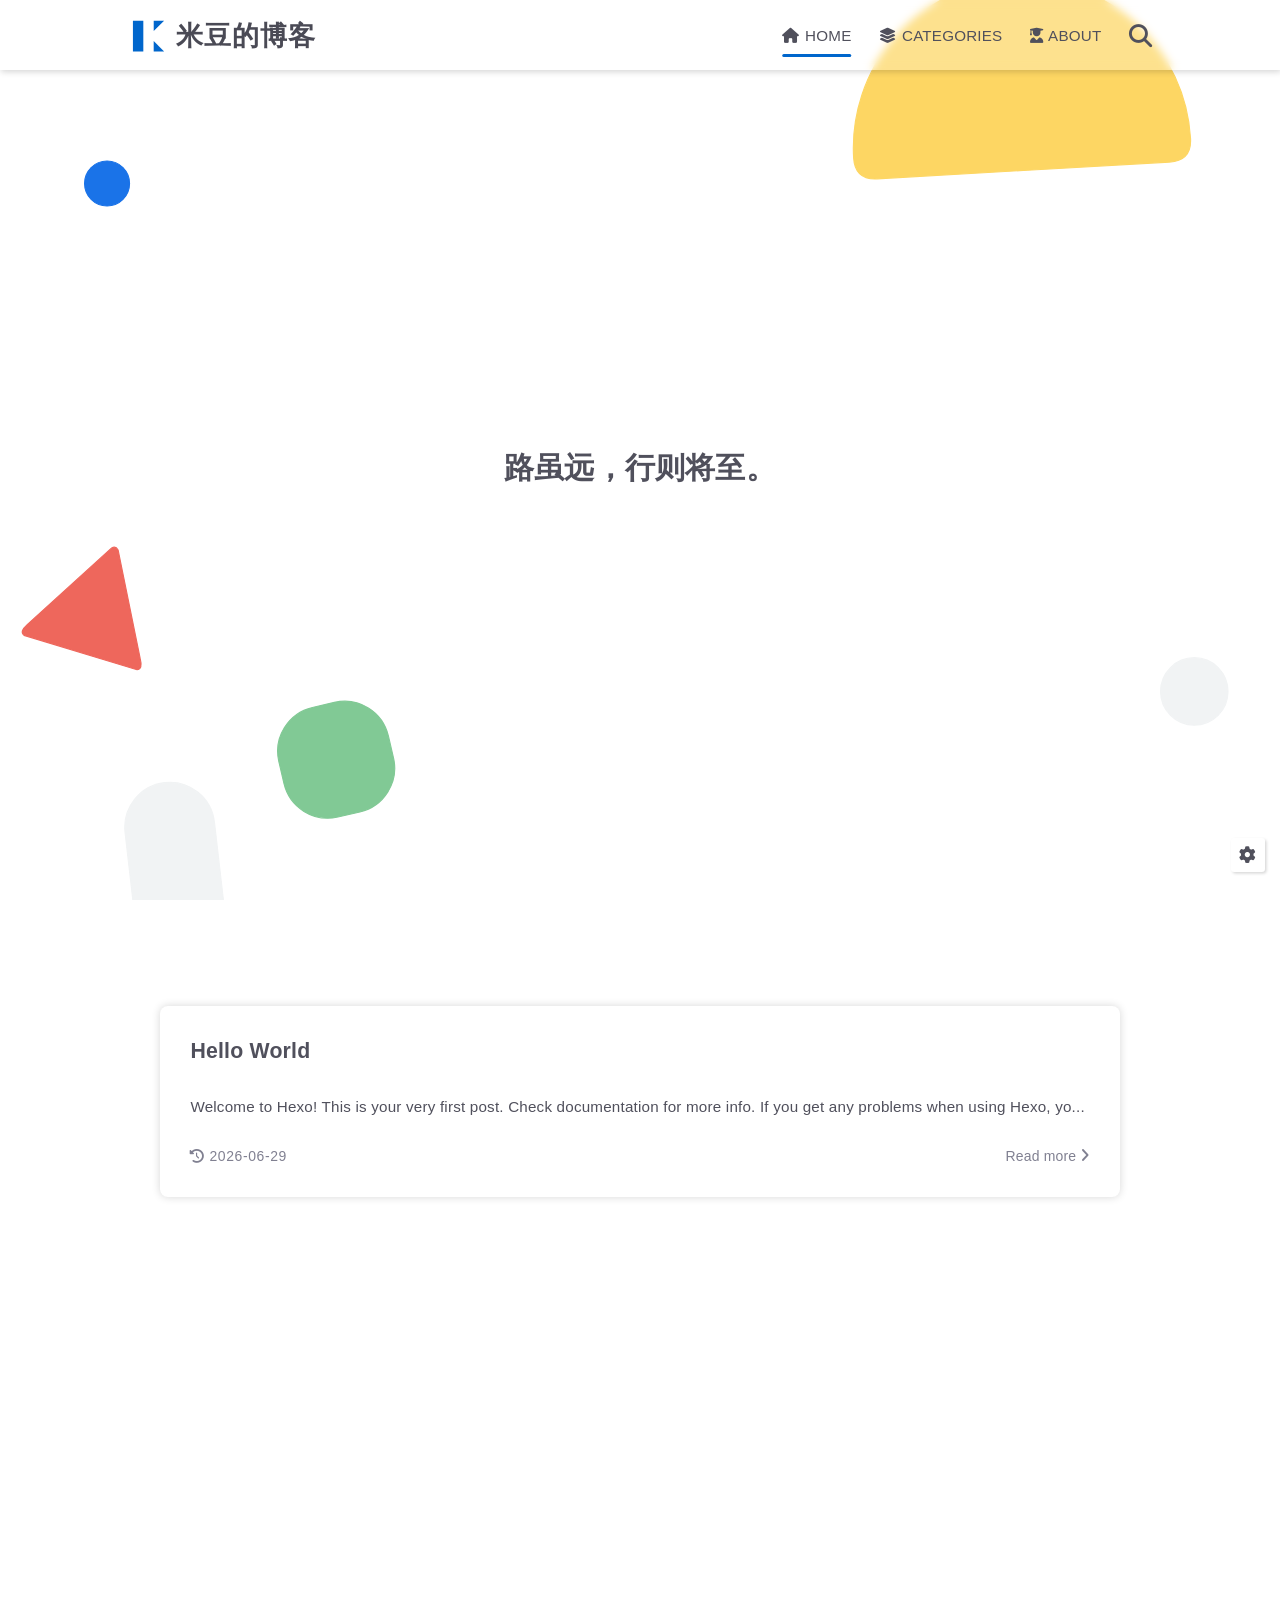
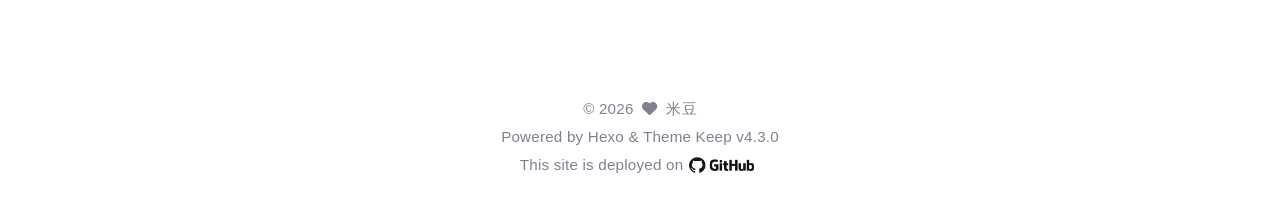
==== index.html @ 21c1e936 "Site updated: 2026-06-29 13:39:39" ====
<!DOCTYPE html>
<html lang="en">
<head>
    <meta charset="utf-8">
    <meta name="viewport" content="width=device-width, initial-scale=1, maximum-scale=1">
    <meta name="keywords" content="Hexo Theme Keep">
    <meta name="description" content="Hexo Theme Keep">
    <meta name="author" content="米豆">
    
    <title>
        
        米豆的博客
    </title>
    
<link rel="stylesheet" href="/css/style.css">

    
        <link rel="shortcut icon" href="/images/logo.svg">
    
    
<link rel="stylesheet" href="/font/css/fontawesome.min.css">

    
<link rel="stylesheet" href="/font/css/regular.min.css">

    
<link rel="stylesheet" href="/font/css/solid.min.css">

    
<link rel="stylesheet" href="/font/css/brands.min.css">

    
    <script>
        (function () {
            let theme = localStorage.getItem('KEEP-THEME-STATUS');
            let classname = "";
            if (!theme || (JSON.parse(theme).isAutoTheme)){
                classname = (window.matchMedia && window.matchMedia('(prefers-color-scheme: dark)').matches) ? "dark-mode" : "light-mode";
            }
            else{
                classname = JSON.parse(theme).isDark ? "dark-mode" : "light-mode";
            }
            document.documentElement.classList.add(classname);
        })();
    </script>
    <script class="keep-theme-configurations">
    const KEEP = window.KEEP || {}
    KEEP.hexo_config = {"hostname":"example.com","root":"/","language":"en"}
    KEEP.theme_config = {"base_info":{"primary_color":"#0066cc","title":"米豆的博客","author":"米豆","avatar":"/images/avatar.svg","logo":"/images/logo.svg","favicon":"/images/logo.svg"},"menu":{"home":"/ || fa-solid fa-home","categories":"/categories || fa-solid fa-layer-group","about":"/about || fa-solid fa-user-graduate"},"first_screen":{"enable":true,"background_img":"/images/bg.svg","background_img_dark":"/images/bg.svg","description":"路虽远，行则将至。","hitokoto":false},"social_contact":{"enable":false,"links":{"github":null,"weixin":null,"qq":null,"weibo":null,"zhihu":null,"twitter":null,"x":null,"facebook":null,"email":null}},"scroll":{"progress_bar":true,"percent":true,"hide_header":true},"home":{"announcement":null,"category":true,"tag":false,"post_datetime":"updated","post_datetime_format":"YYYY-MM-DD"},"post":{"author_badge":{"enable":false,"level_badge":false,"custom_badge":["One","Two","Three"]},"word_count":{"wordcount":false,"min2read":false},"datetime_format":"YYYY-MM-DD","copyright_info":false,"share":true,"reward":{"enable":false,"img_link":null,"text":null,"icon":null}},"code_block":{"tools":{"enable":true,"style":"mac"},"highlight_theme":"default"},"toc":{"enable":true,"number":true,"expand_all":true,"init_open":true,"layout":"right"},"website_count":{"busuanzi_count":{"enable":true,"site_uv":true,"site_pv":true,"page_pv":true}},"local_search":{"enable":true,"preload":true},"comment":{"enable":false,"use":"valine","valine":{"appid":null,"appkey":null,"server_urls":null,"placeholder":null},"gitalk":{"github_id":null,"github_admins":null,"repository":null,"client_id":null,"client_secret":null,"proxy":null},"twikoo":{"env_id":null,"region":null,"version":"1.6.39"},"waline":{"server_url":null,"reaction":false,"version":"3.3.2"},"giscus":{"repo":null,"repo_id":null,"category":"Announcements","category_id":null,"reactions_enabled":false},"artalk":{"server":null},"disqus":{"shortname":null}},"rss":{"enable":false},"lazyload":{"enable":true},"cdn":{"enable":false,"provider":"cdnjs","custom":{"enable":false,"url":null}},"pjax":{"enable":false},"footer":{"since":2026,"word_count":false,"site_deploy":{"enable":true,"provider":"github","url":"https://github.com"},"record":{"enable":false,"list":[{"code":null,"link":null}]}},"inject":{"enable":false,"css":[null],"js":[null]},"root":"","search_db_path":"keep-search.json","source_data":{},"version":"4.3.0"}
    KEEP.language_ago = {"second":"%s seconds ago","minute":"%s minutes ago","hour":"%s hours ago","day":"%s days ago","week":"%s weeks ago","month":"%s months ago","year":"%s years ago"}
    KEEP.language_code_block = {"copy":"Copy code","copied":"Copied","fold":"Fold code block","folded":"Folded"}
    KEEP.language_copy_copyright = {"copy":"Copy copyright info","copied":"Copied","title":"Original post title","author":"Original post author","link":"Original post link"}
  </script>
<meta name="generator" content="Hexo 8.1.2"></head>


<body>
<div class="progress-bar-container">
    
        <span class="scroll-progress-bar"></span>
    

    
</div>



<main class="page-container border-box">
    <!-- home first screen  -->
    
        
<div class="first-screen-container border-box flex-center fade-in-down-animation">
    <div class="first-screen-content border-box">
        <div class="top-placeholder border-box"></div>

        <div class="middle-placeholder border-box">
            
                <div class="description border-box">
                    
                        
                            
                                <div class="desc-item border-box"><span class="desc">路虽远，行则将至。</span><span class="cursor">｜</span></div>
                            
                        
                    
                </div>
            

            
        </div>

        <div class="bottom-placeholder border-box">
            
        </div>
    </div>
</div>

    

    <!-- page content -->
    <div class="page-main-content border-box is-home">
        <div class="page-main-content-top">
            
<header class="header-wrapper transparent-1">

    <div class="border-box header-content has-first-screen">
        <div class="left flex-start border-box">
            
                <a class="logo-image border-box" href="/">
                    <img src="/images/logo.svg">
                </a>
            
            <a class="site-name border-box" href="/">
               米豆的博客
            </a>
        </div>

        <div class="right border-box">
            <div class="pc border-box">
                <ul class="menu-list border-box">
                    
                        
                        <li class="menu-item flex-start border-box active">
                            <a class="menu-text-color border-box" href="/">
                                
                                    <i class="menu-text-color menu-icon fa-solid fa-home"></i>
                                
                                HOME
                                
                            </a>
                            
                        </li>
                    
                        
                        <li class="menu-item flex-start border-box">
                            <a class="menu-text-color border-box" href="/categories">
                                
                                    <i class="menu-text-color menu-icon fa-solid fa-layer-group"></i>
                                
                                CATEGORIES
                                
                            </a>
                            
                        </li>
                    
                        
                        <li class="menu-item flex-start border-box">
                            <a class="menu-text-color border-box" href="/about">
                                
                                    <i class="menu-text-color menu-icon fa-solid fa-user-graduate"></i>
                                
                                ABOUT
                                
                            </a>
                            
                        </li>
                    
                    
                        <li class="menu-item search search-popup-trigger">
                            <i class="menu-text-color fas search fa-search"></i>
                        </li>
                    
                </ul>
            </div>
            <div class="mobile border-box flex-start">
                
                    <div class="icon-item search search-popup-trigger"><i class="fas fa-search"></i></div>
                
                <div class="icon-item menu-bar">
                    <div class="menu-bar-middle"></div>
                </div>
            </div>
        </div>
    </div>

    <div class="header-drawer">
        <ul class="drawer-menu-list border-box">
            
                
                <li class="drawer-menu-item border-box not-sub-menu active">
                    <label class="drawer-menu-label border-box">
                        <a class="drawer-menu-text-color left-side flex-start border-box" href="/">
                            
                                <span class="menu-icon-wrap border-box flex-center">
                                    <i class="drawer-menu-text-color menu-icon fa-solid fa-home"></i>
                                </span>
                            
                            HOME
                        </a>
                        
                    </label>
                    
                </li>
            
                
                <li class="drawer-menu-item border-box not-sub-menu">
                    <label class="drawer-menu-label border-box">
                        <a class="drawer-menu-text-color left-side flex-start border-box" href="/categories">
                            
                                <span class="menu-icon-wrap border-box flex-center">
                                    <i class="drawer-menu-text-color menu-icon fa-solid fa-layer-group"></i>
                                </span>
                            
                            CATEGORIES
                        </a>
                        
                    </label>
                    
                </li>
            
                
                <li class="drawer-menu-item border-box not-sub-menu">
                    <label class="drawer-menu-label border-box">
                        <a class="drawer-menu-text-color left-side flex-start border-box" href="/about">
                            
                                <span class="menu-icon-wrap border-box flex-center">
                                    <i class="drawer-menu-text-color menu-icon fa-solid fa-user-graduate"></i>
                                </span>
                            
                            ABOUT
                        </a>
                        
                    </label>
                    
                </li>
            
        </ul>
    </div>

    <div class="window-mask"></div>

</header>


        </div>

        <div class="page-main-content-middle border-box">

            <div class="main-content border-box">
                

                    <div class="home-content-container fade-in-down-animation">
    
    <ul class="home-post-list border-box">
        
            <li class="home-post-item">

                

                <div class="home-post-item-bottom border-box">
                    
                    <h3 class="home-post-title border-box">
                        <a href="/2026/06/29/hello-world/">
                            Hello World
                        </a>
                    </h3>

                    <div class="home-post-content keep-markdown-body">
                        
                            Welcome to Hexo! This is your very first post. Check documentation for more info. If you get any problems when using Hexo, yo...
                        
                    </div>

                    

<div class="post-meta-info-container border-box home">
    <div class="post-meta-info border-box">
        
            <span class="meta-info-item border-box">
                <i class="icon fa-solid fa-history"></i>&nbsp;<span class="home-post-history"
                                                                                data-updated="Mon Jun 29 2026 11:19:06 GMT+0800"
                >2026-06-29</span>
            </span>
        

        

        

        

        
        
        
        
    </div>

    
        <a class="home-read-more" href="/2026/06/29/hello-world/">Read more&nbsp;<i class="icon fas fa-angle-right"></i></a>
    
</div>

                </div>
            </li>
        
    </ul>
    



</div>


                
            </div>
        </div>

        <div class="page-main-content-bottom border-box">
            
<footer class="footer border-box">
    <div class="copyright-info info-item">
    &copy;&nbsp;2026
    
            &nbsp;<i class="fas fa-heart icon-animate"></i>&nbsp;&nbsp;<a href="/">米豆</a>
        
    </div>

    <div class="theme-info info-item">
        Powered by&nbsp;<a target="_blank" href="https://hexo.io">Hexo</a>&nbsp;&&nbsp;Theme&nbsp;<a class="keep-version" target="_blank" href="https://github.com/XPoet/hexo-theme-keep">Keep</a>
    </div>

    
        
        <div class="deploy-info info-item">
            
                <a target="_blank" rel="nofollow" href="https://github.com">
            
            This site is deployed on <span class="tooltip" data-tooltip-content="GitHub Pages"><img src="/images/brands/github.png"></span>
            
                </a>
            
        </div>
    

    
        <div class="count-info info-item">
            

            
                <span class="count-item border-box uv">
                    <span class="item-type border-box">Unique Visitor</span>
                    <span class="item-value border-box uv" id="busuanzi_value_site_uv"></span>
                </span>
            

            
                <span class="count-item border-box pv">
                    <span class="item-type border-box">Page View</span>
                    <span class="item-value border-box pv" id="busuanzi_value_site_pv"></span>
                </span>
            
        </div>
    

    
</footer>

        </div>
    </div>

    <!-- post tools -->
    

    <!-- side tools -->
    <div class="side-tools">
        <div class="side-tools-container border-box side-tools-show-handle">
    <ul class="side-tools-list side-tools-show-handle border-box">
        <li class="tools-item tool-font-adjust-plus flex-center">
            <i class="fas fa-search-plus"></i>
        </li>

        <li class="tools-item tool-font-adjust-minus flex-center">
            <i class="fas fa-search-minus"></i>
        </li>

        <!-- toggle mode -->
        
            <li class="tools-item tool-toggle-theme-mode flex-center">
                <i class="fas fa-moon"></i>
            </li>
        

        <!-- rss -->
        

        <!-- to bottom -->
        <li class="tools-item tool-scroll-to-bottom flex-center">
            <i class="fas fa-arrow-down"></i>
        </li>
    </ul>

    <ul class="exposed-tools-list border-box">
        

        

        <li class="tools-item tool-toggle-show flex-center">
            <i class="fas fa-cog fa-spin"></i>
        </li>

        <li class="tools-item tool-scroll-to-top flex-center show-arrow">
            <i class="arrow fas fa-arrow-up"></i>
            <span class="percent"></span>
        </li>
    </ul>
</div>

    </div>

    <!-- image mask -->
    <div class="zoom-in-image-mask">
    <img class="zoom-in-image">
</div>


    <!-- local search -->
    
        <div class="search-pop-overlay">
    <div class="popup search-popup">
        <div class="search-header">
          <span class="search-input-field-pre">
            <i class="fas fa-keyboard"></i>
          </span>
            <div class="search-input-container">
                <input autocomplete="off"
                       autocorrect="off"
                       autocapitalize="off"
                       placeholder="Search..."
                       spellcheck="false"
                       type="search"
                       class="search-input"
                >
            </div>
            <span class="close-popup-btn">
                <i class="fas fa-times"></i>
            </span>
        </div>
        <div id="search-result">
            <div id="no-result">
                <i class="fas fa-spinner fa-pulse fa-5x fa-fw"></i>
            </div>
        </div>
    </div>
</div>

    

    <!-- tablet toc -->
    
</main>






<!-- common js -->

<script src="/js/utils.js"></script>

<script src="/js/header-shrink.js"></script>

<script src="/js/back2top.js"></script>

<script src="/js/toggle-theme.js"></script>

<script src="/js/code-block.js"></script>

<script src="/js/main.js"></script>

<script src="/js/libs/anime.min.js"></script>


<!-- local search -->

    
<script src="/js/local-search.js"></script>



<!-- lazyload -->

    
<script src="/js/lazyload.js"></script>



<div class="">
    <!-- home page -->
    
        
<script src="/js/page/home-page.js"></script>

    

    <!-- post page -->
    

    <!-- categories page -->
    

    <!-- links page -->
    

    <!-- photos page -->
    

    <!-- tools page -->
    
</div>

<!-- mermaid -->


<!-- pjax -->



</body>
</html>
---- css/style.css ----
:root {
  --base-font-size: 15.2px;
  --base-line-height: 22px;
  --base-font-weight: 400;
  --base-font-family: Optima-Regular, Optima, PingFang SC, Microsoft YaHei, sans-serif;
  --page-content-width: 80%;
  --page-content-width-tablet: 88%;
  --page-content-width-mobile: 90%;
  --page-content-max-width: 960px;
  --page-content-max-width-2: calc(var(--page-content-max-width) * 1.2);
  --component-gap: 36px;
  --box-border-radius: 8px;
  --header-height: 70px;
  --header-shrink-height: calc(var(--header-height) * 0.72);
  --header-backdrop-filter-blur: 4px;
  --header-scroll-progress-bar-height: 2px;
  --header-title-font-family: var(--base-font-family);
  --header-title-font-size: 1.8rem;
  --header-menu-icon: inline-flex;
  --first-screen-display: block;
  --first-screen-font-family: var(--base-font-family);
  --first-screen-font-size: 2rem;
  --first-screen-font-color-light: #50505c;
  --first-screen-font-color-dark: #adbac5;
  --first-screen-font-offset: 0;
  --first-screen-icon-size: 1.8rem;
  --first-screen-icon-color-light: #50505c;
  --first-screen-icon-color-dark: #adbac5;
  --first-screen-header-font-color-light: #50505c;
  --first-screen-header-font-color-dark: #adbac5;
  --home-post-hover-scale: 1;
  --post-title-align: left;
  --post-author-avatar: block;
  --post-author-name: flex;
  --post-create-datetime: flex;
  --post-update-datetime: flex;
  --post-img-align: 0 auto 0 0;
}
.fade-in-down-animation {
  animation-name: fade-in-down;
  animation-duration: 1s;
  animation-fill-mode: both;
}
.title-hover-animation {
  position: relative;
  display: inline-block;
  color: var(--text-color-2);
  line-height: 1.3;
  vertical-align: top;
  border-bottom: none;
}
.title-hover-animation::before {
  position: absolute;
  bottom: -4px;
  left: 0;
  width: 100%;
  height: 2px;
  background-color: var(--text-color-2);
  transform: scaleX(0);
  visibility: hidden;
  content: "";
  transition-delay: 0s, 0s, 0s, 0s, 0s, 0s;
  transition-timing-function: ease, ease, ease, ease, ease-in-out, ease-in-out;
  transition-duration: 0.2s, 0.2s, 0.2s, 0.2s, 0.2s, 0.2s;
  transition-property: color, background, box-shadow, border-color, visibility, transform;
}
.title-hover-animation:hover::before {
  transform: scaleX(1);
  visibility: visible;
}
@-moz-keyframes fade-in-down {
  0% {
    transform: translateY(-50px);
    opacity: 0;
  }
  100% {
    transform: translateY(0);
    opacity: 1;
  }
}
@-webkit-keyframes fade-in-down {
  0% {
    transform: translateY(-50px);
    opacity: 0;
  }
  100% {
    transform: translateY(0);
    opacity: 1;
  }
}
@-o-keyframes fade-in-down {
  0% {
    transform: translateY(-50px);
    opacity: 0;
  }
  100% {
    transform: translateY(0);
    opacity: 1;
  }
}
@keyframes fade-in-down {
  0% {
    transform: translateY(-50px);
    opacity: 0;
  }
  100% {
    transform: translateY(0);
    opacity: 1;
  }
}
@-moz-keyframes heartbeat-animate {
  0%, 100% {
    transform: scale(1);
  }
  10%, 30% {
    transform: scale(0.88);
  }
  20%, 40%, 60%, 80% {
    transform: scale(1.08);
  }
  50%, 70% {
    transform: scale(1.08);
  }
}
@-webkit-keyframes heartbeat-animate {
  0%, 100% {
    transform: scale(1);
  }
  10%, 30% {
    transform: scale(0.88);
  }
  20%, 40%, 60%, 80% {
    transform: scale(1.08);
  }
  50%, 70% {
    transform: scale(1.08);
  }
}
@-o-keyframes heartbeat-animate {
  0%, 100% {
    transform: scale(1);
  }
  10%, 30% {
    transform: scale(0.88);
  }
  20%, 40%, 60%, 80% {
    transform: scale(1.08);
  }
  50%, 70% {
    transform: scale(1.08);
  }
}
@keyframes heartbeat-animate {
  0%, 100% {
    transform: scale(1);
  }
  10%, 30% {
    transform: scale(0.88);
  }
  20%, 40%, 60%, 80% {
    transform: scale(1.08);
  }
  50%, 70% {
    transform: scale(1.08);
  }
}
@-moz-keyframes img-loading-animation {
  to {
    transform: rotate(1turn);
  }
}
@-webkit-keyframes img-loading-animation {
  to {
    transform: rotate(1turn);
  }
}
@-o-keyframes img-loading-animation {
  to {
    transform: rotate(1turn);
  }
}
@keyframes img-loading-animation {
  to {
    transform: rotate(1turn);
  }
}
@-moz-keyframes blink-caret {
  from, to {
    opacity: 0;
  }
  50% {
    opacity: 1;
  }
}
@-webkit-keyframes blink-caret {
  from, to {
    opacity: 0;
  }
  50% {
    opacity: 1;
  }
}
@-o-keyframes blink-caret {
  from, to {
    opacity: 0;
  }
  50% {
    opacity: 1;
  }
}
@keyframes blink-caret {
  from, to {
    opacity: 0;
  }
  50% {
    opacity: 1;
  }
}
@-moz-keyframes shake {
  0% {
    transform: rotate(-5deg);
  }
  25% {
    transform: rotate(5deg);
  }
  50% {
    transform: rotate(-5deg);
  }
  75% {
    transform: rotate(5deg);
  }
  100% {
    transform: rotate(-5deg);
  }
}
@-webkit-keyframes shake {
  0% {
    transform: rotate(-5deg);
  }
  25% {
    transform: rotate(5deg);
  }
  50% {
    transform: rotate(-5deg);
  }
  75% {
    transform: rotate(5deg);
  }
  100% {
    transform: rotate(-5deg);
  }
}
@-o-keyframes shake {
  0% {
    transform: rotate(-5deg);
  }
  25% {
    transform: rotate(5deg);
  }
  50% {
    transform: rotate(-5deg);
  }
  75% {
    transform: rotate(5deg);
  }
  100% {
    transform: rotate(-5deg);
  }
}
@keyframes shake {
  0% {
    transform: rotate(-5deg);
  }
  25% {
    transform: rotate(5deg);
  }
  50% {
    transform: rotate(-5deg);
  }
  75% {
    transform: rotate(5deg);
  }
  100% {
    transform: rotate(-5deg);
  }
}
:root {
  --primary-color: #06c;
  --primary-color-light-1: #0075eb;
  --primary-color-light-2: #0a85ff;
  --primary-color-dark-1: #005cb8;
  --primary-color-dark-2: #0052a3;
  --background-color-1: #fff;
  --background-color-1-transparent: rgba(255,255,255,0.6);
  --background-color-2: #f7f7f7;
  --background-color-3: #f0f0f0;
  --content-background-color: #fff;
  --text-color-1: #484853;
  --text-color-2: #4c4c57;
  --text-color-3: #50505c;
  --text-color-4: #808091;
  --text-color-5: #b7b7c0;
  --text-color-6: #ededef;
  --text-color-badge: #fff;
  --toc-text-color: #6f6f80;
  --badge-color: #f0f0f0;
  --badge-background-color: #9393a1;
  --border-color: #b3b3b3;
  --selection-color: #0075eb;
  --shadow-color: rgba(0,0,0,0.16);
  --shadow-hover-color: rgba(0,0,0,0.22);
  --scrollbar-color: #686877;
  --scrollbar-background-color: #e6e6e6;
  --toc-scrollbar-color: rgba(80,80,92,0.1);
  --copyright-icon-bg-color: rgba(80,80,92,0.12);
  --avatar-background-color: #005cb8;
  --header-transparent-background-1: rgba(255,255,255,0.28);
  --header-transparent-background-2: rgba(255,255,255,0.4);
  --pjax-progress-bar-color: linear-gradient(45deg, #f10006, #ef5b00, #e59c01, #19ca05, #00cab5, #0264c8, #c303c3);
  --post-h-bottom-border-color: rgba(80,80,92,0.15);
  --keep-info-color: rgba(117,117,122,0.8);
  --keep-info-background-color: rgba(117,117,122,0.1);
  --keep-info-border-color: rgba(117,117,122,0.6);
  --keep-primary-color: #0458ab;
  --keep-primary-background-color: rgba(4,88,171,0.1);
  --keep-primary-border-color: rgba(4,88,171,0.6);
  --keep-warning-color: #b78d0f;
  --keep-warning-background-color: rgba(183,141,15,0.1);
  --keep-warning-border-color: rgba(183,141,15,0.6);
  --keep-success-color: #10b981;
  --keep-success-background-color: rgba(16,185,129,0.1);
  --keep-success-border-color: rgba(16,185,129,0.6);
  --keep-danger-color: #f43f5e;
  --keep-danger-background-color: rgba(244,63,94,0.1);
  --keep-danger-border-color: rgba(244,63,94,0.6);
  display: none;
}
.light-mode {
  --primary-color: #06c;
  --primary-color-light-1: #0075eb;
  --primary-color-light-2: #0a85ff;
  --primary-color-dark-1: #005cb8;
  --primary-color-dark-2: #0052a3;
  --background-color-1: #fff;
  --background-color-1-transparent: rgba(255,255,255,0.6);
  --background-color-2: #f7f7f7;
  --background-color-3: #f0f0f0;
  --content-background-color: #fff;
  --text-color-1: #484853;
  --text-color-2: #4c4c57;
  --text-color-3: #50505c;
  --text-color-4: #808091;
  --text-color-5: #b7b7c0;
  --text-color-6: #ededef;
  --text-color-badge: #fff;
  --toc-text-color: #6f6f80;
  --badge-color: #f0f0f0;
  --badge-background-color: #9393a1;
  --border-color: #b3b3b3;
  --selection-color: #0075eb;
  --shadow-color: rgba(0,0,0,0.16);
  --shadow-hover-color: rgba(0,0,0,0.22);
  --scrollbar-color: #686877;
  --scrollbar-background-color: #e6e6e6;
  --toc-scrollbar-color: rgba(80,80,92,0.1);
  --copyright-icon-bg-color: rgba(80,80,92,0.12);
  --avatar-background-color: #005cb8;
  --header-transparent-background-1: rgba(255,255,255,0.28);
  --header-transparent-background-2: rgba(255,255,255,0.4);
  --pjax-progress-bar-color: linear-gradient(45deg, #f10006, #ef5b00, #e59c01, #19ca05, #00cab5, #0264c8, #c303c3);
  --post-h-bottom-border-color: rgba(80,80,92,0.15);
  --keep-info-color: rgba(117,117,122,0.8);
  --keep-info-background-color: rgba(117,117,122,0.1);
  --keep-info-border-color: rgba(117,117,122,0.6);
  --keep-primary-color: #0458ab;
  --keep-primary-background-color: rgba(4,88,171,0.1);
  --keep-primary-border-color: rgba(4,88,171,0.6);
  --keep-warning-color: #b78d0f;
  --keep-warning-background-color: rgba(183,141,15,0.1);
  --keep-warning-border-color: rgba(183,141,15,0.6);
  --keep-success-color: #10b981;
  --keep-success-background-color: rgba(16,185,129,0.1);
  --keep-success-border-color: rgba(16,185,129,0.6);
  --keep-danger-color: #f43f5e;
  --keep-danger-background-color: rgba(244,63,94,0.1);
  --keep-danger-border-color: rgba(244,63,94,0.6);
  display: unset;
}
.dark-mode {
  --primary-color: #06c;
  --primary-color-light-1: #0075eb;
  --primary-color-light-2: #0a85ff;
  --primary-color-dark-1: #005cb8;
  --primary-color-dark-2: #0052a3;
  --background-color-1: #22272e;
  --background-color-1-transparent: rgba(34,39,46,0.6);
  --background-color-2: #292f38;
  --background-color-3: #313842;
  --content-background-color: #21262d;
  --text-color-1: #b7c2cc;
  --text-color-2: #b2bec8;
  --text-color-3: #adbac5;
  --text-color-4: #6c8397;
  --text-color-5: #4d5e6c;
  --text-color-6: #2e3841;
  --text-color-badge: #ddd;
  --toc-text-color: #8296a6;
  --badge-color: #343c47;
  --badge-background-color: #ced6dc;
  --border-color: #596678;
  --selection-color: #005ebc;
  --shadow-color: rgba(120,120,120,0.18);
  --shadow-hover-color: rgba(120,120,120,0.24);
  --scrollbar-color: #505b6c;
  --scrollbar-background-color: #1d2127;
  --toc-scrollbar-color: rgba(173,186,197,0.1);
  --copyright-icon-bg-color: rgba(173,186,197,0.12);
  --avatar-background-color: #004a93;
  --header-transparent-background-1: rgba(34,39,46,0.28);
  --header-transparent-background-2: rgba(34,39,46,0.4);
  --pjax-progress-bar-color: linear-gradient(45deg, #ea404a, #ea722f, #e9a71f, #67e559, #18ecec, #1b85f1, #ee1dee);
  --post-h-bottom-border-color: rgba(173,186,197,0.15);
  --keep-info-color: #9999a2;
  --keep-info-background-color: rgba(153,153,162,0.1);
  --keep-info-border-color: rgba(153,153,162,0.5);
  --keep-primary-color: #268bef;
  --keep-primary-background-color: rgba(38,139,239,0.1);
  --keep-primary-border-color: rgba(38,139,239,0.6);
  --keep-warning-color: #ecc34d;
  --keep-warning-background-color: rgba(236,195,77,0.1);
  --keep-warning-border-color: rgba(236,195,77,0.6);
  --keep-success-color: #10b981;
  --keep-success-background-color: rgba(16,185,129,0.1);
  --keep-success-border-color: rgba(16,185,129,0.6);
  --keep-danger-color: #f43f5e;
  --keep-danger-background-color: rgba(244,63,94,0.1);
  --keep-danger-border-color: rgba(244,63,94,0.6);
  display: unset;
}
* {
  transition-delay: 0s, 0s, 0s, 0s;
  transition-timing-function: ease, ease, ease, ease;
  transition-duration: 0.2s, 0.2s, 0.2s, 0.2s;
  transition-property: color, background, box-shadow, border-color;
}
*::-webkit-scrollbar {
  width: 0.4rem;
  height: 0.32rem;
  transition: all 0.2s ease;
}
*::-webkit-scrollbar-thumb {
  background: var(--scrollbar-color);
  border-radius: 0.2rem;
}
*::-webkit-scrollbar-track {
  background: var(--scrollbar-background-color);
}
html,
body {
  position: relative;
  width: 100%;
  height: 100%;
  margin: 0;
  padding: 0;
  color: var(--text-color-3);
  font-weight: var(--base-font-weight);
  font-size: var(--base-font-size);
  font-family: var(--base-font-family);
  line-height: var(--base-line-height);
  letter-spacing: 0.2px;
  background: var(--background-color-1);
}
html::-webkit-scrollbar,
body::-webkit-scrollbar {
  width: 0.56rem;
  height: 0.56rem;
}
@media (max-width: 800px) {
  html,
  body {
    font-size: calc(var(--base-font-size) * 0.95) !important;
    line-height: calc(var(--base-line-height) * 0.95) !important;
  }
  html::-webkit-scrollbar,
  body::-webkit-scrollbar {
    width: 0.42rem;
    height: 0.42rem;
  }
}
@media (max-width: 500px) {
  html,
  body {
    font-size: calc(var(--base-font-size) * 0.9) !important;
    line-height: calc(var(--base-line-height) * 0.9) !important;
  }
}
::selection {
  color: #fff;
  background: var(--selection-color);
}
ul,
ol,
li {
  margin: 0;
  padding: 0;
  list-style: none;
}
a {
  color: var(--text-color-3);
  text-decoration: none;
}
a i,
a span {
  color: var(--text-color-3);
}
a:hover,
a:active {
  color: var(--primary-color);
  text-decoration: none !important;
}
a:hover i,
a:active i,
a:hover span,
a:active span {
  color: var(--primary-color);
}
.dark-mode img {
  filter: brightness(0.9);
}
.dark-mode img:hover {
  filter: brightness(1);
}
img[lazyload] {
  position: relative;
  box-sizing: border-box;
  width: 8rem;
  height: 8rem;
  box-shadow: none !important;
  cursor: not-allowed;
  pointer-events: none;
}
img[lazyload]::before {
  position: absolute;
  top: 0;
  left: 0;
  display: block;
  width: 100%;
  height: 100%;
  background: var(--background-color-1);
  content: '';
  transition-delay: 0s, 0s, 0s, 0s, 0s;
  transition-timing-function: ease, ease, ease, ease, ease;
  transition-duration: 0.2s, 0.2s, 0.2s, 0.2s, 0.2s;
  transition-property: color, background, box-shadow, border-color, background;
}
img[lazyload]::after {
  position: absolute;
  top: 0;
  right: 0;
  bottom: 0;
  left: 0;
  display: block;
  width: 2rem;
  height: 2rem;
  margin: auto;
  border: 2px solid var(--text-color-6);
  border-top-color: var(--selection-color);
  border-left-color: var(--selection-color);
  border-radius: 50%;
  animation: img-loading-animation 750ms infinite linear;
  content: '';
  transition-delay: 0s, 0s, 0s, 0s, 0s;
  transition-timing-function: ease, ease, ease, ease, ease;
  transition-duration: 0.2s, 0.2s, 0.2s, 0.2s, 0.2s;
  transition-property: color, background, box-shadow, border-color, border;
}
.flex-center {
  display: flex;
  align-items: center;
  justify-content: center;
}
.flex-start {
  display: flex;
  align-items: center;
  justify-content: flex-start;
}
.flex-end {
  display: flex;
  align-items: center;
  justify-content: flex-end;
}
.border-box {
  position: relative;
  box-sizing: border-box;
}
.text-ellipsis {
  overflow: hidden;
  white-space: nowrap;
  text-overflow: ellipsis;
}
.text-color-2 {
  color: var(--text-color-2);
}
.text-color-3 {
  color: var(--text-color-3);
}
.text-color-4 {
  color: var(--text-color-4);
}
.clear::after {
  display: block;
  clear: both;
  height: 0;
  overflow: hidden;
  visibility: hidden;
  content: '';
}
.tooltip {
  position: relative;
  box-sizing: border-box;
}
.tooltip:hover .tooltip-content {
  display: inline-block;
}
.tooltip.show-img .tooltip-content {
  display: none !important;
}
.tooltip .tooltip-content {
  position: absolute;
  top: -0.4rem;
  left: 50%;
  z-index: 1010;
  display: none;
  box-sizing: border-box;
  padding: 0.2rem 0.6rem;
  color: var(--text-color-6);
  font-size: 0.8rem;
  letter-spacing: 0.8px;
  white-space: nowrap;
  background: var(--text-color-1);
  border-radius: 0.3rem;
  transform: translateX(-50%) translateY(-100%);
  transition-delay: 0s, 0s, 0s, 0s, 0s;
  transition-timing-function: ease, ease, ease, ease, ease;
  transition-duration: 0.2s, 0.2s, 0.2s, 0.2s, 0.2s;
  transition-property: color, background, box-shadow, border-color, display;
  -moz-user-select: none;
  -ms-user-select: none;
  -webkit-user-select: none;
  user-select: none;
}
.tooltip-img {
  position: relative;
  box-sizing: border-box;
}
.tooltip-img.show-img .tooltip-img-box {
  display: flex;
}
.tooltip-img .tooltip-img-box {
  position: absolute;
  top: -0.4rem;
  left: 50%;
  z-index: 1011;
  display: none;
  align-items: center;
  justify-content: center;
  box-sizing: border-box;
  min-height: 6rem;
  overflow: hidden;
  background: var(--background-color-3);
  border: 0.2rem solid var(--text-color-4);
  border-radius: 0.3rem;
  transform: translateX(-50%) translateY(-100%);
  transition-delay: 0s, 0s, 0s, 0s, 0s;
  transition-timing-function: ease, ease, ease, ease, ease;
  transition-duration: 0.2s, 0.2s, 0.2s, 0.2s, 0.2s;
  transition-property: color, background, box-shadow, border-color, display;
  -moz-user-select: none;
  -ms-user-select: none;
  -webkit-user-select: none;
  user-select: none;
}
.tooltip-img .tooltip-img-box.has-tip {
  flex-direction: column;
  justify-content: space-between;
}
.tooltip-img .tooltip-img-box img {
  display: block;
  max-height: 10rem;
}
.tooltip-img .tooltip-img-box .tip {
  position: relative;
  box-sizing: border-box;
  width: 100%;
  padding: 0.3rem 0;
  color: #555;
  font-size: 0.9rem;
  text-align: center;
}
.keep-markdown-body,
.keep-markdown-body > .post {
  font-size: 1rem;
}
.keep-markdown-body blockquote,
.keep-markdown-body > .post blockquote {
  position: relative;
  display: flex;
  flex-direction: column;
  justify-content: flex-start;
  box-sizing: border-box;
  margin: 1.4rem 0;
  padding: 0.8rem;
  color: var(--text-color-3);
  background: var(--background-color-2);
  border-left: 0.4rem solid var(--text-color-4);
  border-top-left-radius: 0.2rem;
  border-bottom-left-radius: 0.2rem;
}
.keep-markdown-body blockquote p,
.keep-markdown-body > .post blockquote p,
.keep-markdown-body blockquote ul,
.keep-markdown-body > .post blockquote ul,
.keep-markdown-body blockquote ol,
.keep-markdown-body > .post blockquote ol,
.keep-markdown-body blockquote footer,
.keep-markdown-body > .post blockquote footer {
  position: relative;
  box-sizing: border-box;
}
.keep-markdown-body blockquote footer,
.keep-markdown-body > .post blockquote footer {
  margin-bottom: 0.6rem;
  font-style: italic;
}
.keep-markdown-body blockquote cite,
.keep-markdown-body > .post blockquote cite {
  position: relative;
  box-sizing: border-box;
  margin-left: 1rem;
  color: var(--text-color-4);
}
.keep-markdown-body blockquote cite::before,
.keep-markdown-body > .post blockquote cite::before {
  content: '— ';
}
.keep-markdown-body p,
.keep-markdown-body > .post p {
  margin: 0.6rem 0;
  color: var(--text-color-3);
  line-height: 2;
}
.keep-markdown-body a,
.keep-markdown-body > .post a {
  position: relative;
  box-sizing: border-box;
  padding-bottom: 0.1rem;
  text-decoration: none;
  overflow-wrap: break-word;
  border-bottom: 0.1rem solid var(--text-color-4);
  outline: 0;
  cursor: pointer;
}
.keep-markdown-body a .fas,
.keep-markdown-body > .post a .fas,
.keep-markdown-body a .far,
.keep-markdown-body > .post a .far,
.keep-markdown-body a .fab,
.keep-markdown-body > .post a .fab {
  position: relative;
  margin: 0 0.2rem 0 0.4rem;
  color: var(--text-color-4);
  font-size: 0.8rem;
}
.keep-markdown-body a:hover,
.keep-markdown-body > .post a:hover {
  text-decoration: underline;
}
.keep-markdown-body a:hover::after,
.keep-markdown-body > .post a:hover::after {
  background: var(--primary-color);
}
.keep-markdown-body strong,
.keep-markdown-body > .post strong {
  color: var(--text-color-3);
}
.keep-markdown-body em,
.keep-markdown-body > .post em {
  color: var(--text-color-3);
}
.keep-markdown-body del,
.keep-markdown-body > .post del {
  color: var(--text-color-3);
}
.keep-markdown-body ul li,
.keep-markdown-body > .post ul li,
.keep-markdown-body ol li,
.keep-markdown-body > .post ol li {
  margin: 0.3rem 0 0.3rem 1rem;
  line-height: 2rem;
}
.keep-markdown-body ul li,
.keep-markdown-body > .post ul li {
  list-style: disc;
}
.keep-markdown-body ul li ul li,
.keep-markdown-body > .post ul li ul li {
  list-style: circle;
}
.keep-markdown-body ul li ul li ul li,
.keep-markdown-body > .post ul li ul li ul li {
  list-style: square;
}
.keep-markdown-body ol li,
.keep-markdown-body > .post ol li {
  list-style: decimal;
}
.keep-markdown-body ol li ol li,
.keep-markdown-body > .post ol li ol li {
  list-style: upper-alpha;
}
.keep-markdown-body ol li ol li ol li,
.keep-markdown-body > .post ol li ol li ol li {
  list-style: upper-roman;
}
.keep-markdown-body li,
.keep-markdown-body > .post li {
  color: var(--text-color-3);
}
.keep-markdown-body h1,
.keep-markdown-body > .post h1,
.keep-markdown-body h2,
.keep-markdown-body > .post h2,
.keep-markdown-body h3,
.keep-markdown-body > .post h3,
.keep-markdown-body h4,
.keep-markdown-body > .post h4,
.keep-markdown-body h5,
.keep-markdown-body > .post h5,
.keep-markdown-body h6,
.keep-markdown-body > .post h6 {
  position: relative;
  display: block;
  box-sizing: border-box;
  padding-top: 0.4rem;
  padding-right: 2.2rem;
  padding-bottom: 0.2rem;
  overflow: hidden;
  color: var(--text-color-2);
  line-height: 1.6;
  border-bottom: 1px solid var(--post-h-bottom-border-color);
}
@media (max-width: 800px) {
  .keep-markdown-body h1,
  .keep-markdown-body > .post h1,
  .keep-markdown-body h2,
  .keep-markdown-body > .post h2,
  .keep-markdown-body h3,
  .keep-markdown-body > .post h3,
  .keep-markdown-body h4,
  .keep-markdown-body > .post h4,
  .keep-markdown-body h5,
  .keep-markdown-body > .post h5,
  .keep-markdown-body h6,
  .keep-markdown-body > .post h6 {
    line-height: 1.5;
  }
}
@media (max-width: 500px) {
  .keep-markdown-body h1,
  .keep-markdown-body > .post h1,
  .keep-markdown-body h2,
  .keep-markdown-body > .post h2,
  .keep-markdown-body h3,
  .keep-markdown-body > .post h3,
  .keep-markdown-body h4,
  .keep-markdown-body > .post h4,
  .keep-markdown-body h5,
  .keep-markdown-body > .post h5,
  .keep-markdown-body h6,
  .keep-markdown-body > .post h6 {
    line-height: 1.4;
  }
}
.keep-markdown-body h1:hover a.headerlink,
.keep-markdown-body > .post h1:hover a.headerlink,
.keep-markdown-body h2:hover a.headerlink,
.keep-markdown-body > .post h2:hover a.headerlink,
.keep-markdown-body h3:hover a.headerlink,
.keep-markdown-body > .post h3:hover a.headerlink,
.keep-markdown-body h4:hover a.headerlink,
.keep-markdown-body > .post h4:hover a.headerlink,
.keep-markdown-body h5:hover a.headerlink,
.keep-markdown-body > .post h5:hover a.headerlink,
.keep-markdown-body h6:hover a.headerlink,
.keep-markdown-body > .post h6:hover a.headerlink,
.keep-markdown-body h1:hover a.markdownIt-Anchor,
.keep-markdown-body > .post h1:hover a.markdownIt-Anchor,
.keep-markdown-body h2:hover a.markdownIt-Anchor,
.keep-markdown-body > .post h2:hover a.markdownIt-Anchor,
.keep-markdown-body h3:hover a.markdownIt-Anchor,
.keep-markdown-body > .post h3:hover a.markdownIt-Anchor,
.keep-markdown-body h4:hover a.markdownIt-Anchor,
.keep-markdown-body > .post h4:hover a.markdownIt-Anchor,
.keep-markdown-body h5:hover a.markdownIt-Anchor,
.keep-markdown-body > .post h5:hover a.markdownIt-Anchor,
.keep-markdown-body h6:hover a.markdownIt-Anchor,
.keep-markdown-body > .post h6:hover a.markdownIt-Anchor {
  visibility: visible;
}
.keep-markdown-body h1 a.headerlink,
.keep-markdown-body > .post h1 a.headerlink,
.keep-markdown-body h2 a.headerlink,
.keep-markdown-body > .post h2 a.headerlink,
.keep-markdown-body h3 a.headerlink,
.keep-markdown-body > .post h3 a.headerlink,
.keep-markdown-body h4 a.headerlink,
.keep-markdown-body > .post h4 a.headerlink,
.keep-markdown-body h5 a.headerlink,
.keep-markdown-body > .post h5 a.headerlink,
.keep-markdown-body h6 a.headerlink,
.keep-markdown-body > .post h6 a.headerlink,
.keep-markdown-body h1 a.markdownIt-Anchor,
.keep-markdown-body > .post h1 a.markdownIt-Anchor,
.keep-markdown-body h2 a.markdownIt-Anchor,
.keep-markdown-body > .post h2 a.markdownIt-Anchor,
.keep-markdown-body h3 a.markdownIt-Anchor,
.keep-markdown-body > .post h3 a.markdownIt-Anchor,
.keep-markdown-body h4 a.markdownIt-Anchor,
.keep-markdown-body > .post h4 a.markdownIt-Anchor,
.keep-markdown-body h5 a.markdownIt-Anchor,
.keep-markdown-body > .post h5 a.markdownIt-Anchor,
.keep-markdown-body h6 a.markdownIt-Anchor,
.keep-markdown-body > .post h6 a.markdownIt-Anchor {
  position: absolute;
  top: 0.4rem;
  right: 0;
  z-index: 1;
  display: inline-flex;
  align-items: center;
  justify-content: center;
  box-sizing: border-box;
  width: 1.6em;
  height: 1.6em;
  margin-left: 0;
  padding: 0;
  color: var(--text-color-4);
  font-size: 1.2rem;
  line-height: 1;
  text-decoration: none;
  border: none;
  visibility: hidden;
  cursor: pointer;
}
.keep-markdown-body h1 a.headerlink:hover,
.keep-markdown-body > .post h1 a.headerlink:hover,
.keep-markdown-body h2 a.headerlink:hover,
.keep-markdown-body > .post h2 a.headerlink:hover,
.keep-markdown-body h3 a.headerlink:hover,
.keep-markdown-body > .post h3 a.headerlink:hover,
.keep-markdown-body h4 a.headerlink:hover,
.keep-markdown-body > .post h4 a.headerlink:hover,
.keep-markdown-body h5 a.headerlink:hover,
.keep-markdown-body > .post h5 a.headerlink:hover,
.keep-markdown-body h6 a.headerlink:hover,
.keep-markdown-body > .post h6 a.headerlink:hover,
.keep-markdown-body h1 a.markdownIt-Anchor:hover,
.keep-markdown-body > .post h1 a.markdownIt-Anchor:hover,
.keep-markdown-body h2 a.markdownIt-Anchor:hover,
.keep-markdown-body > .post h2 a.markdownIt-Anchor:hover,
.keep-markdown-body h3 a.markdownIt-Anchor:hover,
.keep-markdown-body > .post h3 a.markdownIt-Anchor:hover,
.keep-markdown-body h4 a.markdownIt-Anchor:hover,
.keep-markdown-body > .post h4 a.markdownIt-Anchor:hover,
.keep-markdown-body h5 a.markdownIt-Anchor:hover,
.keep-markdown-body > .post h5 a.markdownIt-Anchor:hover,
.keep-markdown-body h6 a.markdownIt-Anchor:hover,
.keep-markdown-body > .post h6 a.markdownIt-Anchor:hover {
  color: var(--text-color-3);
  text-decoration: none;
}
.keep-markdown-body h1 a.headerlink::before,
.keep-markdown-body > .post h1 a.headerlink::before,
.keep-markdown-body h2 a.headerlink::before,
.keep-markdown-body > .post h2 a.headerlink::before,
.keep-markdown-body h3 a.headerlink::before,
.keep-markdown-body > .post h3 a.headerlink::before,
.keep-markdown-body h4 a.headerlink::before,
.keep-markdown-body > .post h4 a.headerlink::before,
.keep-markdown-body h5 a.headerlink::before,
.keep-markdown-body > .post h5 a.headerlink::before,
.keep-markdown-body h6 a.headerlink::before,
.keep-markdown-body > .post h6 a.headerlink::before,
.keep-markdown-body h1 a.markdownIt-Anchor::before,
.keep-markdown-body > .post h1 a.markdownIt-Anchor::before,
.keep-markdown-body h2 a.markdownIt-Anchor::before,
.keep-markdown-body > .post h2 a.markdownIt-Anchor::before,
.keep-markdown-body h3 a.markdownIt-Anchor::before,
.keep-markdown-body > .post h3 a.markdownIt-Anchor::before,
.keep-markdown-body h4 a.markdownIt-Anchor::before,
.keep-markdown-body > .post h4 a.markdownIt-Anchor::before,
.keep-markdown-body h5 a.markdownIt-Anchor::before,
.keep-markdown-body > .post h5 a.markdownIt-Anchor::before,
.keep-markdown-body h6 a.markdownIt-Anchor::before,
.keep-markdown-body > .post h6 a.markdownIt-Anchor::before {
  font-weight: 600;
  font-family: 'Font Awesome 6 Free';
  content: '\f0c1';
}
.keep-markdown-body h1 code,
.keep-markdown-body > .post h1 code,
.keep-markdown-body h2 code,
.keep-markdown-body > .post h2 code,
.keep-markdown-body h3 code,
.keep-markdown-body > .post h3 code,
.keep-markdown-body h4 code,
.keep-markdown-body > .post h4 code,
.keep-markdown-body h5 code,
.keep-markdown-body > .post h5 code,
.keep-markdown-body h6 code,
.keep-markdown-body > .post h6 code {
  position: relative;
  display: inline-block;
  transform: translateY(-0.2rem) !important;
}
.keep-markdown-body h1,
.keep-markdown-body > .post h1 {
  font-weight: 600;
  font-size: 1.68rem;
}
@media (max-width: 800px) {
  .keep-markdown-body h1,
  .keep-markdown-body > .post h1 {
    font-size: 1.512rem;
  }
}
@media (max-width: 500px) {
  .keep-markdown-body h1,
  .keep-markdown-body > .post h1 {
    font-size: 1.344rem;
  }
}
.keep-markdown-body h1 a.headerlink,
.keep-markdown-body > .post h1 a.headerlink,
.keep-markdown-body h1 a.markdownIt-Anchor,
.keep-markdown-body > .post h1 a.markdownIt-Anchor {
  font-size: 1.344rem;
}
.keep-markdown-body h2,
.keep-markdown-body > .post h2 {
  font-weight: 600;
  font-size: 1.6rem;
}
@media (max-width: 800px) {
  .keep-markdown-body h2,
  .keep-markdown-body > .post h2 {
    font-size: 1.44rem;
  }
}
@media (max-width: 500px) {
  .keep-markdown-body h2,
  .keep-markdown-body > .post h2 {
    font-size: 1.28rem;
  }
}
.keep-markdown-body h2 a.headerlink,
.keep-markdown-body > .post h2 a.headerlink,
.keep-markdown-body h2 a.markdownIt-Anchor,
.keep-markdown-body > .post h2 a.markdownIt-Anchor {
  font-size: 1.28rem;
}
.keep-markdown-body h3,
.keep-markdown-body > .post h3 {
  font-weight: 550;
  font-size: 1.5rem;
}
@media (max-width: 800px) {
  .keep-markdown-body h3,
  .keep-markdown-body > .post h3 {
    font-size: 1.35rem;
  }
}
@media (max-width: 500px) {
  .keep-markdown-body h3,
  .keep-markdown-body > .post h3 {
    font-size: 1.2rem;
  }
}
.keep-markdown-body h3 a.headerlink,
.keep-markdown-body > .post h3 a.headerlink,
.keep-markdown-body h3 a.markdownIt-Anchor,
.keep-markdown-body > .post h3 a.markdownIt-Anchor {
  font-size: 1.2rem;
}
.keep-markdown-body h4,
.keep-markdown-body > .post h4 {
  font-weight: 550;
  font-size: 1.4rem;
}
@media (max-width: 800px) {
  .keep-markdown-body h4,
  .keep-markdown-body > .post h4 {
    font-size: 1.26rem;
  }
}
@media (max-width: 500px) {
  .keep-markdown-body h4,
  .keep-markdown-body > .post h4 {
    font-size: 1.12rem;
  }
}
.keep-markdown-body h4 a.headerlink,
.keep-markdown-body > .post h4 a.headerlink,
.keep-markdown-body h4 a.markdownIt-Anchor,
.keep-markdown-body > .post h4 a.markdownIt-Anchor {
  font-size: 1.12rem;
}
.keep-markdown-body h5,
.keep-markdown-body > .post h5 {
  font-weight: 500;
  font-size: 1.3rem;
}
@media (max-width: 800px) {
  .keep-markdown-body h5,
  .keep-markdown-body > .post h5 {
    font-size: 1.17rem;
  }
}
@media (max-width: 500px) {
  .keep-markdown-body h5,
  .keep-markdown-body > .post h5 {
    font-size: 1.04rem;
  }
}
.keep-markdown-body h5 a.headerlink,
.keep-markdown-body > .post h5 a.headerlink,
.keep-markdown-body h5 a.markdownIt-Anchor,
.keep-markdown-body > .post h5 a.markdownIt-Anchor {
  font-size: 1.04rem;
}
.keep-markdown-body h6,
.keep-markdown-body > .post h6 {
  font-weight: 500;
  font-size: 1.2rem;
}
@media (max-width: 800px) {
  .keep-markdown-body h6,
  .keep-markdown-body > .post h6 {
    font-size: 1.08rem;
  }
}
@media (max-width: 500px) {
  .keep-markdown-body h6,
  .keep-markdown-body > .post h6 {
    font-size: 0.96rem;
  }
}
.keep-markdown-body h6 a.headerlink,
.keep-markdown-body > .post h6 a.headerlink,
.keep-markdown-body h6 a.markdownIt-Anchor,
.keep-markdown-body > .post h6 a.markdownIt-Anchor {
  font-size: 1.2rem;
}
.keep-markdown-body img,
.keep-markdown-body > .post img {
  position: relative;
  display: block;
  box-sizing: border-box;
  max-width: 100%;
  box-shadow: 0 0 0.2rem var(--shadow-color);
  cursor: zoom-in;
  opacity: 1;
}
.keep-markdown-body img.hide,
.keep-markdown-body > .post img.hide {
  opacity: 0;
}
.keep-markdown-body img[lazyload],
.keep-markdown-body > .post img[lazyload] {
  margin: 0.8rem auto 0.2rem;
  zoom: 1 !important;
}
.keep-markdown-body > img,
.keep-markdown-body > .post > img,
.keep-markdown-body p > img,
.keep-markdown-body > .post p > img {
  margin: var(--post-img-align);
}
.keep-markdown-body > .table-container,
.keep-markdown-body > .post > .table-container {
  box-sizing: border-box;
  width: 100%;
  margin: 1.5rem 0;
  overflow: auto;
}
.keep-markdown-body > .table-container table,
.keep-markdown-body > .post > .table-container table {
  box-sizing: border-box;
  width: 100%;
  border-collapse: collapse;
  border-spacing: 0;
}
.keep-markdown-body > .table-container table td,
.keep-markdown-body > .post > .table-container table td,
.keep-markdown-body > .table-container table th,
.keep-markdown-body > .post > .table-container table th {
  padding: 0;
  white-space: nowrap;
}
.keep-markdown-body > .table-container table td,
.keep-markdown-body > .post > .table-container table td {
  color: var(--text-color-3);
}
.keep-markdown-body > .table-container table th,
.keep-markdown-body > .post > .table-container table th {
  color: var(--text-color-2);
  font-weight: 600;
}
.keep-markdown-body > .table-container table td,
.keep-markdown-body > .post > .table-container table td,
.keep-markdown-body > .table-container table th,
.keep-markdown-body > .post > .table-container table th {
  padding: 0.5rem 1rem;
  border: 0.1rem solid var(--border-color);
}
.keep-markdown-body > .table-container table tr,
.keep-markdown-body > .post > .table-container table tr {
  background-color: var(--background-color-1);
  border: 0.1rem solid var(--border-color);
}
.keep-markdown-body > .table-container table tr:nth-child(2n),
.keep-markdown-body > .post > .table-container table tr:nth-child(2n) {
  background-color: var(--background-color-2);
}
.keep-markdown-body .mermaid,
.keep-markdown-body > .post .mermaid {
  background: #f5f5f5 !important;
  border-radius: 0.3rem;
}
:root {
  --toolbar-foreground: #50505c;
  --toolbar-background: #f0f0f0;
  --code-foreground: #585865;
  --code-background: rgba(0,102,204,0.15);
  --code-border-color: #2994ff;
  --highlight-background: #fafafa;
  --highlight-foreground: #535360;
  --highlight-comment: #8e908c;
  --highlight-red: #c82829;
  --highlight-orange: #f5871f;
  --highlight-yellow: #eab700;
  --highlight-green: #718c00;
  --highlight-aqua: #3e999f;
  --highlight-blue: #4271ae;
  --highlight-purple: #8959a8;
  --highlight-deletion: #ec685e;
  --highlight-addition: #509c35;
  --highlight-gutter-color: #585865;
  --highlight-gutter-bg-color: #f2f2f2;
  --mac-toolbar-background-color: #21252b;
  --shrink-line-foreground: #808091;
  --shrink-line-background-1: rgba(210,210,210,0.9);
  --shrink-line-background-2: rgba(225,225,225,0.6);
}
@media (prefers-color-scheme: light) {
  :root {
    --toolbar-foreground: #50505c;
    --toolbar-background: #f0f0f0;
    --code-foreground: #585865;
    --code-background: rgba(0,102,204,0.15);
    --code-border-color: #2994ff;
    --highlight-background: #fafafa;
    --highlight-foreground: #535360;
    --highlight-comment: #8e908c;
    --highlight-red: #c82829;
    --highlight-orange: #f5871f;
    --highlight-yellow: #eab700;
    --highlight-green: #718c00;
    --highlight-aqua: #3e999f;
    --highlight-blue: #4271ae;
    --highlight-purple: #8959a8;
    --highlight-deletion: #ec685e;
    --highlight-addition: #509c35;
    --highlight-gutter-color: #585865;
    --highlight-gutter-bg-color: #f2f2f2;
    --mac-toolbar-background-color: #21252b;
    --shrink-line-foreground: #808091;
    --shrink-line-background-1: rgba(210,210,210,0.9);
    --shrink-line-background-2: rgba(225,225,225,0.6);
  }
}
@media (prefers-color-scheme: dark) {
  :root {
    --toolbar-foreground: #adbac5;
    --toolbar-background: #313842;
    --code-foreground: #b5c1cb;
    --code-background: rgba(0,102,204,0.15);
    --code-border-color: #003d7a;
    --highlight-background: #1f242a;
    --highlight-foreground: #afbbc6;
    --highlight-comment: #969896;
    --highlight-red: #c66;
    --highlight-orange: #de935f;
    --highlight-yellow: #f0c674;
    --highlight-green: #b5bd68;
    --highlight-aqua: #8abeb7;
    --highlight-blue: #81a2be;
    --highlight-purple: #b294bb;
    --highlight-deletion: #ec685e;
    --highlight-addition: #509c35;
    --highlight-gutter-color: #b1bdc8;
    --highlight-gutter-bg-color: #1f2329;
    --mac-toolbar-background-color: #1f2021;
    --shrink-line-foreground: #6c8397;
    --shrink-line-background-1: rgba(38,38,38,0.9);
    --shrink-line-background-2: rgba(52,52,52,0.6);
  }
}
.light-mode {
  --toolbar-foreground: #50505c;
  --toolbar-background: #f0f0f0;
  --code-foreground: #585865;
  --code-background: rgba(0,102,204,0.15);
  --code-border-color: #2994ff;
  --highlight-background: #fafafa;
  --highlight-foreground: #535360;
  --highlight-comment: #8e908c;
  --highlight-red: #c82829;
  --highlight-orange: #f5871f;
  --highlight-yellow: #eab700;
  --highlight-green: #718c00;
  --highlight-aqua: #3e999f;
  --highlight-blue: #4271ae;
  --highlight-purple: #8959a8;
  --highlight-deletion: #ec685e;
  --highlight-addition: #509c35;
  --highlight-gutter-color: #585865;
  --highlight-gutter-bg-color: #f2f2f2;
  --mac-toolbar-background-color: #21252b;
  --shrink-line-foreground: #808091;
  --shrink-line-background-1: rgba(210,210,210,0.9);
  --shrink-line-background-2: rgba(225,225,225,0.6);
}
.dark-mode {
  --toolbar-foreground: #adbac5;
  --toolbar-background: #313842;
  --code-foreground: #b5c1cb;
  --code-background: rgba(0,102,204,0.15);
  --code-border-color: #003d7a;
  --highlight-background: #1f242a;
  --highlight-foreground: #afbbc6;
  --highlight-comment: #969896;
  --highlight-red: #c66;
  --highlight-orange: #de935f;
  --highlight-yellow: #f0c674;
  --highlight-green: #b5bd68;
  --highlight-aqua: #8abeb7;
  --highlight-blue: #81a2be;
  --highlight-purple: #b294bb;
  --highlight-deletion: #ec685e;
  --highlight-addition: #509c35;
  --highlight-gutter-color: #b1bdc8;
  --highlight-gutter-bg-color: #1f2329;
  --mac-toolbar-background-color: #1f2021;
  --shrink-line-foreground: #6c8397;
  --shrink-line-background-1: rgba(38,38,38,0.9);
  --shrink-line-background-2: rgba(52,52,52,0.6);
}
.code-block,
pre,
.highlight {
  margin: 1.5rem 0;
  padding: 0;
  overflow: auto;
  color: var(--highlight-foreground);
  font-size: 0.96rem;
  line-height: 1.5rem;
  background: var(--highlight-background);
  -ms-text-size-adjust: none;
  -moz-text-size-adjust: none;
  -webkit-text-size-adjust: none;
}
pre,
code {
  font-family: "Source Code Pro", consolas, Menlo;
}
code {
  box-sizing: border-box;
  padding: 0.3rem 0.4rem;
  color: var(--code-foreground);
  font-size: 0.88rem;
  word-wrap: break-word;
  background: var(--code-background);
  border: 0.1rem solid var(--code-border-color);
  border-radius: 0.3rem;
}
pre {
  padding: 0.6rem;
}
pre code {
  padding: 0;
  color: var(--highlight-foreground);
  text-shadow: none;
  background: none;
}
.highlight {
  border-bottom-right-radius: 0.1rem;
  border-bottom-left-radius: 0.1rem;
}
.highlight pre {
  margin: 0;
  padding: 0.6rem 0;
  border: none;
}
.highlight table {
  width: auto;
  margin: 0;
  border: none;
  border-spacing: unset;
}
.highlight td {
  padding: 0;
  border: none;
}
.highlight figcaption {
  box-sizing: border-box;
  padding: 0.5rem;
  color: var(--highlight-foreground);
  font-size: 1rem;
  line-height: 1rem;
}
.highlight figcaption a {
  float: right;
  color: var(--highlight-foreground);
  font-size: 0.9rem;
}
.highlight figcaption a:hover {
  border-bottom-color: var(--highlight-foreground);
}
.highlight .gutter pre {
  padding-right: 0.6rem;
  padding-left: 0.6rem;
  color: var(--highlight-gutter-color);
  text-align: center;
  background-color: var(--highlight-gutter-bg-color);
}
.highlight .code pre {
  width: 100%;
  padding-right: 0.6rem;
  padding-left: 0.6rem;
  background-color: var(--highlight-background);
}
.highlight .line {
  height: 1.5rem;
  color: var(--highlight-foreground);
}
.highlight .line .language-javascript {
  color: var(--highlight-foreground);
}
.highlight .line .attr {
  color: var(--highlight-foreground);
}
.highlight .line .string {
  color: var(--highlight-foreground);
}
.gutter {
  -moz-user-select: none;
  -ms-user-select: none;
  -webkit-user-select: none;
  user-select: none;
  color: var(--highlight-gutter-color);
  background: var(--highlight-gutter-bg-color);
}
.gutter .line {
  color: var(--highlight-gutter-color);
}
.gist table {
  width: auto;
}
.gist table td {
  border: none;
}
pre .deletion {
  color: var(--highlight-deletion);
}
pre .addition {
  color: var(--highlight-addition);
}
pre .meta {
  color: var(--highlight-purple);
}
pre .comment {
  color: var(--highlight-comment);
}
pre .variable,
pre .attribute,
pre .tag,
pre .regexp,
pre .ruby .constant,
pre .xml .tag .title,
pre .xml .pi,
pre .xml .doctype,
pre .html .doctype,
pre .css .id,
pre .css .class,
pre .css .pseudo {
  color: var(--highlight-red);
}
pre .property {
  color: var(--highlight-blue);
}
pre .number,
pre .preprocessor,
pre .built_in,
pre .literal,
pre .params,
pre .constant,
pre .command {
  color: var(--highlight-orange);
}
pre .ruby .class .title,
pre .css .rules .attribute,
pre .string,
pre .value,
pre .inheritance,
pre .header,
pre .ruby .symbol,
pre .xml .cdata,
pre .special,
pre .number,
pre .formula {
  color: var(--highlight-green);
}
pre .title,
pre .css .hexcolor {
  color: var(--highlight-aqua);
}
pre .function,
pre .python .decorator,
pre .python .title,
pre .ruby .function .title,
pre .ruby .title .keyword,
pre .perl .sub,
pre .javascript .title,
pre .coffeescript .title {
  color: var(--highlight-blue);
}
pre .keyword,
pre .javascript .function {
  color: var(--highlight-purple);
}
.highlight-container {
  position: relative;
  box-sizing: border-box;
  margin: 1.4rem 0;
}
.highlight-container.mac {
  margin: 1.4rem 0 1.8rem 0;
  box-shadow: 0 0.8rem 2rem 0 rgba(0,0,0,0.4);
}
.highlight-container.mac:hover .code-tools-box .copy {
  opacity: 1;
}
.highlight-container.mac .code-tools-box {
  justify-content: flex-end;
  padding: 0.4rem 0.6rem 0.7rem 0.4rem;
  background: var(--mac-toolbar-background-color);
}
.highlight-container.mac .code-tools-box::before {
  position: absolute;
  left: 0.8rem;
  width: 0.76rem;
  height: 0.76rem;
  background: #fc625d;
  border-radius: 50%;
  box-shadow: 1.3rem 0 #fdbc40, 2.6rem 0 #35cd4b;
  content: '';
}
.highlight-container.mac .code-tools-box.folded {
  border-bottom-right-radius: 0;
  border-bottom-left-radius: 0;
}
.highlight-container.mac .code-tools-box.folded .copy {
  display: none;
}
.highlight-container.mac .code-tools-box .code-lang {
  order: 1;
  color: #bbb;
}
.highlight-container.mac .code-tools-box .fold {
  order: 2;
  padding: 0 0.1rem 0 0.6rem;
}
.highlight-container.mac .code-tools-box .fold i {
  color: #ccc;
}
.highlight-container.mac .code-tools-box .copy {
  position: absolute;
  top: 3rem;
  right: 0.5rem;
  box-sizing: border-box;
  padding: 0 0.1rem;
  opacity: 0;
  transition-delay: 0s, 0s, 0s, 0s, 0s;
  transition-timing-function: ease, ease, ease, ease, ease-in-out;
  transition-duration: 0.2s, 0.2s, 0.2s, 0.2s, 0.2s;
  transition-property: color, background, box-shadow, border-color, opacity;
}
.highlight-container.mac .code-tools-box .copy i {
  font-size: 1rem;
}
.highlight-container .code-tools-box {
  position: relative;
  z-index: 1001;
  display: flex;
  align-items: center;
  justify-content: space-between;
  box-sizing: border-box;
  width: 100%;
  padding: 0.3rem 0.4rem;
  color: var(--toolbar-foreground);
  background: var(--toolbar-background);
  border-top-left-radius: 0.3rem;
  border-top-right-radius: 0.3rem;
}
.highlight-container .code-tools-box.folded {
  border-bottom-right-radius: 0.3rem;
  border-bottom-left-radius: 0.3rem;
}
.highlight-container .code-tools-box .code-lang {
  justify-content: flex-start;
  margin-left: 0.2rem;
  font-weight: 600;
  font-size: 0.9rem;
  font-family: "Source Code Pro", consolas, Menlo;
  color: var(--text-color-3);
}
.highlight-container .code-tools-box .tool {
  -moz-user-select: none;
  -ms-user-select: none;
  -webkit-user-select: none;
  user-select: none;
  cursor: pointer;
}
.highlight-container .code-tools-box .tool i {
  font-size: 0.9rem;
  color: var(--text-color-3);
}
.highlight-container .code-tools-box .fold {
  padding: 0 0.4rem 0 0.2rem;
}
.highlight-container figure.highlight {
  margin: 0;
}
.highlight-container figure.highlight.folded {
  height: 0 !important;
}
figure.highlight {
  position: relative;
  box-sizing: border-box;
  overflow-y: hidden;
  transition-delay: 0s, 0s, 0s, 0s, 0s;
  transition-timing-function: ease, ease, ease, ease, linear;
  transition-duration: 0.2s, 0.2s, 0.2s, 0.2s, 0.2s;
  transition-property: color, background, box-shadow, border-color, height;
}
figure.highlight .shrink-line {
  position: absolute;
  left: 0;
  box-sizing: border-box;
  width: 100%;
  background: linear-gradient(to bottom, var(--shrink-line-background-1), var(--shrink-line-background-2));
  cursor: pointer;
}
figure.highlight .shrink-line::before {
  color: var(--text-color-4);
  font-weight: 600;
  font-size: 1rem;
  font-family: 'Font Awesome 6 Free';
  content: '\f103';
}
figure.highlight .shrink-line:hover::before {
  font-size: 1.1rem;
}
:root {
  --toolbar-foreground: #50505c;
  --toolbar-background: #f0f0f0;
  --code-foreground: #585865;
  --code-background: rgba(0,102,204,0.15);
  --code-border-color: #2994ff;
  --highlight-background: #fafafa;
  --highlight-foreground: #535360;
  --highlight-comment: #8e908c;
  --highlight-red: #c82829;
  --highlight-orange: #f5871f;
  --highlight-yellow: #eab700;
  --highlight-green: #718c00;
  --highlight-aqua: #3e999f;
  --highlight-blue: #4271ae;
  --highlight-purple: #8959a8;
  --highlight-deletion: #ec685e;
  --highlight-addition: #509c35;
  --highlight-gutter-color: #585865;
  --highlight-gutter-bg-color: #f2f2f2;
  --mac-toolbar-background-color: #21252b;
  --shrink-line-foreground: #808091;
  --shrink-line-background-1: rgba(210,210,210,0.9);
  --shrink-line-background-2: rgba(225,225,225,0.6);
}
@media (prefers-color-scheme: light) {
  :root {
    --toolbar-foreground: #50505c;
    --toolbar-background: #f0f0f0;
    --code-foreground: #585865;
    --code-background: rgba(0,102,204,0.15);
    --code-border-color: #2994ff;
    --highlight-background: #fafafa;
    --highlight-foreground: #535360;
    --highlight-comment: #8e908c;
    --highlight-red: #c82829;
    --highlight-orange: #f5871f;
    --highlight-yellow: #eab700;
    --highlight-green: #718c00;
    --highlight-aqua: #3e999f;
    --highlight-blue: #4271ae;
    --highlight-purple: #8959a8;
    --highlight-deletion: #ec685e;
    --highlight-addition: #509c35;
    --highlight-gutter-color: #585865;
    --highlight-gutter-bg-color: #f2f2f2;
    --mac-toolbar-background-color: #21252b;
    --shrink-line-foreground: #808091;
    --shrink-line-background-1: rgba(210,210,210,0.9);
    --shrink-line-background-2: rgba(225,225,225,0.6);
  }
}
@media (prefers-color-scheme: dark) {
  :root {
    --toolbar-foreground: #adbac5;
    --toolbar-background: #313842;
    --code-foreground: #b5c1cb;
    --code-background: rgba(0,102,204,0.15);
    --code-border-color: #003d7a;
    --highlight-background: #1f242a;
    --highlight-foreground: #afbbc6;
    --highlight-comment: #969896;
    --highlight-red: #c66;
    --highlight-orange: #de935f;
    --highlight-yellow: #f0c674;
    --highlight-green: #b5bd68;
    --highlight-aqua: #8abeb7;
    --highlight-blue: #81a2be;
    --highlight-purple: #b294bb;
    --highlight-deletion: #ec685e;
    --highlight-addition: #509c35;
    --highlight-gutter-color: #b1bdc8;
    --highlight-gutter-bg-color: #1f2329;
    --mac-toolbar-background-color: #1f2021;
    --shrink-line-foreground: #6c8397;
    --shrink-line-background-1: rgba(38,38,38,0.9);
    --shrink-line-background-2: rgba(52,52,52,0.6);
  }
}
.light-mode {
  --toolbar-foreground: #50505c;
  --toolbar-background: #f0f0f0;
  --code-foreground: #585865;
  --code-background: rgba(0,102,204,0.15);
  --code-border-color: #2994ff;
  --highlight-background: #fafafa;
  --highlight-foreground: #535360;
  --highlight-comment: #8e908c;
  --highlight-red: #c82829;
  --highlight-orange: #f5871f;
  --highlight-yellow: #eab700;
  --highlight-green: #718c00;
  --highlight-aqua: #3e999f;
  --highlight-blue: #4271ae;
  --highlight-purple: #8959a8;
  --highlight-deletion: #ec685e;
  --highlight-addition: #509c35;
  --highlight-gutter-color: #585865;
  --highlight-gutter-bg-color: #f2f2f2;
  --mac-toolbar-background-color: #21252b;
  --shrink-line-foreground: #808091;
  --shrink-line-background-1: rgba(210,210,210,0.9);
  --shrink-line-background-2: rgba(225,225,225,0.6);
}
.dark-mode {
  --toolbar-foreground: #adbac5;
  --toolbar-background: #313842;
  --code-foreground: #b5c1cb;
  --code-background: rgba(0,102,204,0.15);
  --code-border-color: #003d7a;
  --highlight-background: #1f242a;
  --highlight-foreground: #afbbc6;
  --highlight-comment: #969896;
  --highlight-red: #c66;
  --highlight-orange: #de935f;
  --highlight-yellow: #f0c674;
  --highlight-green: #b5bd68;
  --highlight-aqua: #8abeb7;
  --highlight-blue: #81a2be;
  --highlight-purple: #b294bb;
  --highlight-deletion: #ec685e;
  --highlight-addition: #509c35;
  --highlight-gutter-color: #b1bdc8;
  --highlight-gutter-bg-color: #1f2329;
  --mac-toolbar-background-color: #1f2021;
  --shrink-line-foreground: #6c8397;
  --shrink-line-background-1: rgba(38,38,38,0.9);
  --shrink-line-background-2: rgba(52,52,52,0.6);
}
.keep-note {
  position: relative;
  box-sizing: border-box;
  width: 100%;
  margin-bottom: 2rem;
  padding: 0.8rem 1rem;
  font-size: 0.9rem;
  border-style: solid;
  border-width: 0.1rem;
  border-radius: 0.4rem;
}
.keep-note.info {
  color: var(--keep-info-color);
  background-color: var(--keep-info-background-color);
  border-color: var(--keep-info-border-color);
}
.keep-note.primary {
  color: var(--keep-primary-color);
  background-color: var(--keep-primary-background-color);
  border-color: var(--keep-primary-border-color);
}
.keep-note.success {
  color: var(--keep-success-color);
  background-color: var(--keep-success-background-color);
  border-color: var(--keep-success-border-color);
}
.keep-note.warning {
  color: var(--keep-warning-color);
  background-color: var(--keep-warning-background-color);
  border-color: var(--keep-warning-border-color);
}
.keep-note.danger {
  color: var(--keep-danger-color);
  background-color: var(--keep-danger-background-color);
  border-color: var(--keep-danger-border-color);
}
.keep-note .keep-note-title {
  box-sizing: border-box;
  padding: 0.6rem 0 0 0;
  color: inherit;
  font-weight: 600;
  font-size: 1rem;
}
.keep-note p {
  color: inherit;
}
.keep-button {
  position: relative;
  box-sizing: border-box;
  margin: auto 0.6rem;
  padding: 0.6rem 1rem;
  color: var(--text-color-3);
  font-size: 1rem;
  background: var(--background-color-1);
  border: none;
  border-radius: 0.4rem;
  box-shadow: 0.1rem 0.2rem 0.4rem var(--shadow-color);
  cursor: pointer;
}
.keep-button i {
  color: var(--text-color-3);
}
.keep-button:hover {
  color: var(--background-color-1);
  background: var(--primary-color);
}
.keep-button:hover i {
  color: var(--background-color-1);
}
.keep-button.size-small {
  margin: auto 0.3rem;
  padding: 0.5rem 0.8rem;
  font-size: 0.8rem;
  border-radius: 0.3rem;
  box-shadow: 0.1rem 0.1rem 0.3rem var(--shadow-color);
}
.keep-button.size-large {
  width: 100%;
  margin: 0.6rem 0;
  padding: 1rem;
  font-size: 1.1rem;
  border-radius: 0.5rem;
  box-shadow: 0.1rem 0.2rem 0.5rem var(--shadow-color);
}
.keep-button.color-info {
  color: var(--text-color-3);
  background-color: var(--background-color-1);
}
.keep-button.color-info:hover {
  color: var(--background-color-1);
  background: var(--primary-color);
}
.keep-button.color-primary {
  color: var(--keep-primary-color);
  background-color: var(--keep-primary-background-color);
}
.keep-button.color-primary:hover {
  color: #fff;
  background-color: var(--keep-primary-color);
}
.keep-button.color-success {
  color: var(--keep-success-color);
  background-color: var(--keep-success-background-color);
}
.keep-button.color-success:hover {
  color: #fff;
  background-color: var(--keep-success-color);
}
.keep-button.color-warning {
  color: var(--keep-warning-color);
  background-color: var(--keep-warning-background-color);
}
.keep-button.color-warning:hover {
  color: #fff;
  background-color: var(--keep-warning-color);
}
.keep-button.color-danger {
  color: var(--keep-danger-color);
  background-color: var(--keep-danger-background-color);
}
.keep-button.color-danger:hover {
  color: #fff;
  background-color: var(--keep-danger-color);
}
.keep-tabs {
  position: relative;
  box-sizing: border-box;
  width: 100%;
  height: auto;
  background: var(--background-color);
  border-radius: 0.4rem;
  box-shadow: 0.1rem 0.1rem 0.5rem var(--shadow-color);
}
.keep-tabs .tabs-nav {
  position: relative;
  display: flex;
  justify-content: flex-start;
  box-sizing: border-box;
  list-style: none;
}
.keep-tabs .tabs-nav::before {
  position: absolute;
  bottom: 0;
  left: 0;
  box-sizing: border-box;
  width: 100%;
  height: 2px;
  background: var(--border-color);
  content: '';
}
.keep-tabs .tabs-nav .tab {
  position: relative;
  box-sizing: border-box;
  margin-right: 0.8rem;
  padding: 1rem 0.6rem;
  overflow: hidden;
  color: var(--text-color-3);
  cursor: pointer;
}
.keep-tabs .tabs-nav .tab.active {
  font-weight: 600;
}
.keep-tabs .tabs-nav .tab.active::before {
  position: absolute;
  bottom: 0;
  left: 50%;
  box-sizing: border-box;
  width: 100%;
  height: 2px;
  background: var(--primary-color);
  border-radius: 0.2rem;
  transform: translateX(-50%);
  content: '';
}
.keep-tabs .tabs-content {
  position: relative;
  box-sizing: border-box;
}
.keep-tabs .tabs-content .tab-pane {
  position: relative;
  box-sizing: border-box;
  width: 100%;
  height: auto;
  min-height: 10rem;
  padding: 0.6rem 0.8rem;
}
.keep-tabs .tabs-content .tab-pane:not(.active) {
  display: none;
}
.keep-timeline {
  margin: 2rem 0;
  padding-top: 2rem;
  padding-left: 2rem;
}
.keep-timeline::before {
  position: absolute;
  top: 0;
  bottom: 0;
  left: 0.4rem;
  width: 0.2rem;
  background-color: var(--primary-color);
  border-radius: 0.1rem;
  content: '';
}
.keep-timeline .keep-timeline-item {
  margin-bottom: 2rem;
}
.keep-timeline .keep-timeline-item::before {
  position: absolute;
  top: 0;
  left: -2rem;
  width: 1rem;
  height: 1rem;
  background-color: var(--primary-color);
  border-radius: 50%;
  content: '';
}
.keep-timeline .keep-timeline-item:last-child {
  margin-bottom: 0;
}
.keep-timeline .keep-timeline-date {
  margin-bottom: 0.5rem;
  color: var(--text-color-2);
  font-size: 1.02rem;
  transform: translateY(-0.2rem);
}
.keep-timeline .keep-timeline-card {
  padding: 1.2rem 1.4rem;
  background-color: var(--background-color-2);
  border-radius: 0.5rem;
}
.page-container {
  width: 100%;
  height: auto;
  background: var(--background-color-1);
}
.page-container .page-main-content {
  display: flex;
  flex-direction: column;
  justify-content: space-between;
  min-height: 100vh;
  padding-top: var(--header-height);
}
.page-container .page-main-content.is-home .transparent-1 {
  background: var(--header-transparent-background-1);
  -webkit-backdrop-filter: blur(var(--header-backdrop-filter-blur));
  backdrop-filter: blur(var(--header-backdrop-filter-blur));
}
.page-container .page-main-content.is-home .transparent-2 {
  background: var(--header-transparent-background-2);
  -webkit-backdrop-filter: blur(calc(var(--header-backdrop-filter-blur) * 1.25));
  backdrop-filter: blur(calc(var(--header-backdrop-filter-blur) * 1.25));
}
.header-shrink .page-container .page-main-content {
  padding-top: var(--header-shrink-height);
}
@media (max-width: 800px) {
  .header-shrink .page-container .page-main-content {
    padding-top: calc(var(--header-shrink-height) * 0.9);
  }
}
@media (max-width: 500px) {
  .header-shrink .page-container .page-main-content {
    padding-top: calc(var(--header-shrink-height) * 0.8);
  }
}
@media (max-width: 800px) {
  .page-container .page-main-content {
    padding-top: calc(var(--header-height) * 0.9);
  }
}
@media (max-width: 500px) {
  .page-container .page-main-content {
    padding-top: calc(var(--header-height) * 0.8);
  }
}
.page-container .page-main-content .page-main-content-top {
  position: fixed;
  top: 0;
  right: 0;
  z-index: 1005;
  box-sizing: border-box;
  width: 100%;
  height: var(--header-height);
  transition-delay: 0s, 0s, 0s, 0s, 0s, 0s;
  transition-timing-function: ease, ease, ease, ease, ease-out, ease;
  transition-duration: 0.2s, 0.2s, 0.2s, 0.2s, 0.3s, 0.2s;
  transition-property: color, background, box-shadow, border-color, transform, height;
}
@media (max-width: 800px) {
  .page-container .page-main-content .page-main-content-top {
    height: calc(var(--header-height) * 0.9);
  }
}
@media (max-width: 500px) {
  .page-container .page-main-content .page-main-content-top {
    height: calc(var(--header-height) * 0.8);
  }
}
.page-container .page-main-content .page-main-content-top.hide {
  transform: translateY(-105%);
}
.header-shrink .page-container .page-main-content .page-main-content-top {
  height: var(--header-shrink-height);
}
@media (max-width: 800px) {
  .header-shrink .page-container .page-main-content .page-main-content-top {
    height: calc(var(--header-shrink-height) * 0.9);
  }
}
@media (max-width: 500px) {
  .header-shrink .page-container .page-main-content .page-main-content-top {
    height: calc(var(--header-shrink-height) * 0.8);
  }
}
.page-container .page-main-content .page-main-content-top.reset-color .header-content .site-name {
  color: var(--text-color-1) !important;
}
.page-container .page-main-content .page-main-content-top.reset-color .header-content .menu-item a {
  color: var(--text-color-3) !important;
}
.page-container .page-main-content .page-main-content-top.reset-color .header-content .menu-item a:hover {
  color: var(--primary-color) !important;
}
.page-container .page-main-content .page-main-content-top.reset-color .header-content .menu-item i.search {
  color: var(--text-color-3) !important;
}
.page-container .page-main-content .page-main-content-middle {
  z-index: 1002;
  display: flex;
  justify-content: center;
  width: 100%;
  padding: var(--component-gap) 0;
}
@media (max-width: 800px) {
  .page-container .page-main-content .page-main-content-middle {
    padding: calc(var(--component-gap) * 0.8) 0;
  }
}
@media (max-width: 500px) {
  .page-container .page-main-content .page-main-content-middle {
    padding: calc(var(--component-gap) * 0.6) 0;
  }
}
.page-container .page-main-content .page-main-content-middle .main-content {
  width: var(--page-content-width);
  max-width: var(--page-content-max-width);
  height: 100%;
  transition-delay: 0s, 0s, 0s, 0s, 0s, 0s;
  transition-timing-function: ease, ease, ease, ease, ease, ease;
  transition-duration: 0.2s, 0.2s, 0.2s, 0.2s, 0.1s, 0.1s;
  transition-property: color, background, box-shadow, border-color, max-width, width;
}
.has-toc .page-container .page-main-content .page-main-content-middle .main-content {
  max-width: var(--page-content-max-width-2);
}
@media (max-width: 800px) {
  .page-container .page-main-content .page-main-content-middle .main-content {
    width: var(--page-content-width-tablet);
  }
}
@media (max-width: 500px) {
  .page-container .page-main-content .page-main-content-middle .main-content {
    width: var(--page-content-width-mobile);
  }
}
.page-container .page-main-content .page-main-content-bottom {
  width: 100%;
}
.page-container .post-tools {
  position: fixed;
  top: calc(var(--header-height) + var(--component-gap));
  z-index: 1003;
  box-sizing: border-box;
  opacity: 0;
  transition-delay: 0s, 0s, 0s, 0s, 0s, 0s, 0.2s, 0s;
  transition-timing-function: ease, ease, ease, ease, ease, ease, ease, ease;
  transition-duration: 0.2s, 0.2s, 0.2s, 0.2s, 0.2s, 0.2s, 0.2s, 0.2s;
  transition-property: color, background, box-shadow, border-color, top, transform, opacity, left;
}
.page-container .post-tools.right-toc {
  left: calc((100vw - var(--page-content-max-width) / 2) - 5rem);
}
.page-container .post-tools.left-toc {
  right: calc((100vw - var(--page-content-max-width) / 2) - 5rem);
}
.header-shrink .page-container .post-tools {
  top: calc(var(--header-shrink-height) + var(--component-gap));
}
@media (max-width: 800px) {
  .page-container .post-tools {
    display: none !important;
  }
}
.page-container .side-tools {
  position: fixed;
  right: 0;
  bottom: 1.6rem;
  z-index: 1003;
  box-sizing: border-box;
  padding-right: 1rem;
}
@media (max-width: 800px) {
  .page-container .side-tools {
    padding-right: 0;
  }
}
.page-container .side-tools:hover .side-tools-container {
  transform: translateX(0);
  opacity: 1;
}
.page-container .tablet-post-toc-mask {
  position: fixed;
  top: 0;
  right: 0;
  z-index: 1010;
  box-sizing: border-box;
  width: 100%;
  height: 100%;
  background: rgba(0,0,0,0);
  visibility: hidden;
  transition-delay: 0s, 0s, 0s, 0s, 0s;
  transition-timing-function: ease, ease, ease, ease, ease;
  transition-duration: 0.2s, 0.2s, 0.2s, 0.2s, 0.2s;
  transition-property: color, background, box-shadow, border-color, visibility;
}
.page-container .tablet-post-toc-mask .tablet-post-toc {
  position: absolute;
  top: 0;
  left: 0;
  box-sizing: border-box;
  width: 22rem;
  height: 100%;
  padding: 1.2rem 1rem;
  background: var(--background-color-1);
  transform: translateX(-100%);
  transition-delay: 0s, 0s, 0s, 0s, 0s;
  transition-timing-function: ease, ease, ease, ease, ease;
  transition-duration: 0.2s, 0.2s, 0.2s, 0.2s, 0.4s;
  transition-property: color, background, box-shadow, border-color, transform;
}
@media (max-width: 500px) {
  .page-container .tablet-post-toc-mask .tablet-post-toc {
    width: 70%;
  }
}
.search-pop-overlay {
  position: fixed;
  top: 0;
  left: 0;
  z-index: 1008;
  display: flex;
  width: 100%;
  height: 100%;
  background: rgba(0,0,0,0);
  visibility: hidden;
  transition-delay: 0s, 0s, 0s, 0s, 0s, 0s;
  transition-timing-function: ease, ease, ease, ease, ease, ease;
  transition-duration: 0.2s, 0.2s, 0.2s, 0.2s, 0.3s, 0.3s;
  transition-property: color, background, box-shadow, border-color, visibility, background;
}
.search-pop-overlay.active {
  background: rgba(0,0,0,0.35);
  visibility: visible;
}
.search-pop-overlay.active .search-popup {
  transform: scale(1);
}
.search-pop-overlay .search-popup {
  z-index: 1006;
  width: 70%;
  height: 80%;
  margin: auto;
  background: var(--background-color-1);
  border-radius: 0.4rem;
  transform: scale(0);
  transition-delay: 0s, 0s, 0s, 0s, 0s;
  transition-timing-function: ease, ease, ease, ease, ease;
  transition-duration: 0.2s, 0.2s, 0.2s, 0.2s, 0.3s;
  transition-property: color, background, box-shadow, border-color, transform;
}
@media (max-width: 800px) {
  .search-pop-overlay .search-popup {
    width: 80%;
  }
}
@media (max-width: 500px) {
  .search-pop-overlay .search-popup {
    width: 90%;
  }
}
.search-pop-overlay .search-popup .search-header {
  display: flex;
  align-items: center;
  height: 3rem;
  padding: 0 1rem;
  background: var(--text-color-6);
  border-top-left-radius: 0.2rem;
  border-top-right-radius: 0.2rem;
}
.search-pop-overlay .search-popup .search-header .search-input-field-pre {
  margin-right: 0.2rem;
  color: var(--text-color-3);
  font-size: 1.3rem;
  cursor: pointer;
}
.search-pop-overlay .search-popup .search-header .search-input-container {
  flex-grow: 1;
  padding: 0.2rem;
}
.search-pop-overlay .search-popup .search-header .search-input-container .search-input {
  width: 100%;
  color: var(--text-color-3);
  font-size: 1.2rem;
  background: transparent;
  border: 0;
  outline: 0;
}
.search-pop-overlay .search-popup .search-header .search-input-container .search-input::-webkit-search-cancel-button {
  display: none;
}
.search-pop-overlay .search-popup .search-header .search-input-container .search-input::-webkit-input-placeholder {
  color: var(--text-color-4);
  font-size: 1rem;
}
.search-pop-overlay .search-popup .search-header .close-popup-btn {
  color: var(--text-color-3);
  font-size: 1.2rem;
  cursor: pointer;
}
.search-pop-overlay .search-popup .search-header .close-popup-btn:hover {
  color: var(--text-color-1);
}
.search-pop-overlay .search-popup #search-result {
  position: relative;
  display: flex;
  box-sizing: border-box;
  height: calc(100% - 3rem);
  padding: 0.3rem 1.5rem;
  overflow: auto;
}
.search-pop-overlay .search-popup #search-result .search-result-list {
  width: 100%;
  height: 100%;
  font-size: 1rem;
}
.search-pop-overlay .search-popup #search-result .search-result-list li {
  box-sizing: border-box;
  margin: 0.8rem 0;
  padding: 0.8rem 0;
  border-bottom: 0.1rem dashed var(--border-color);
}
.search-pop-overlay .search-popup #search-result .search-result-list li:last-child {
  border-bottom: none;
}
.search-pop-overlay .search-popup #search-result .search-result-list li .search-result-title {
  position: relative;
  display: flex;
  align-items: center;
  margin-bottom: 0.8rem;
  padding-left: 1rem;
  font-weight: bold;
}
.search-pop-overlay .search-popup #search-result .search-result-list li .search-result-title::after {
  position: absolute;
  top: 50%;
  left: 0;
  width: 0.4rem;
  height: 0.4rem;
  background: var(--text-color-3);
  border-radius: 50%;
  transform: translateY(-50%);
  content: '';
}
.search-pop-overlay .search-popup #search-result .search-result-list li .search-result {
  margin: 0;
  padding-left: 1rem;
  line-height: 2rem;
  word-wrap: break-word;
}
.search-pop-overlay .search-popup #search-result .search-result-list li a:hover {
  color: var(--text-color-3);
}
.search-pop-overlay .search-popup #search-result .search-result-list li .search-keyword {
  color: var(--primary-color);
  font-weight: bold;
  border-bottom: 0.1rem dashed var(--primary-color);
}
.search-pop-overlay .search-popup #search-result #no-result {
  margin: auto;
  color: var(--text-color-4);
}
.post-toc-wrap {
  width: 100%;
  height: 100%;
  overflow-y: auto;
  font-size: 0.92rem;
}
.post-toc-wrap::-webkit-scrollbar-thumb {
  background: var(--toc-scrollbar-color);
  border-radius: 0.3rem;
}
.post-toc-wrap::-webkit-scrollbar-track {
  background: transparent;
}
.post-toc-wrap .post-toc ol {
  position: relative;
  box-sizing: border-box;
  margin: 0;
  text-align: left;
  list-style: none;
}
.post-toc-wrap .post-toc ol a {
  transition-property: all;
}
.post-toc-wrap .post-toc .nav .nav-item {
  position: relative;
  box-sizing: border-box;
  overflow: hidden;
  line-height: 2;
  white-space: nowrap;
  text-overflow: ellipsis;
}
.post-toc-wrap .post-toc .nav .nav-item.active > .nav-child {
  display: block;
}
.post-toc-wrap .post-toc .nav .nav-item .nav-link {
  position: relative;
  box-sizing: border-box;
  padding-left: 0.8rem;
}
.post-toc-wrap .post-toc .nav .nav-item .nav-link:hover .nav-number,
.post-toc-wrap .post-toc .nav .nav-item .nav-link:hover .nav-text {
  color: var(--primary-color);
}
.post-toc-wrap .post-toc .nav .nav-item .nav-link.active-current > .nav-child {
  display: block;
}
.post-toc-wrap .post-toc .nav .nav-item .nav-link.active-current > .nav-child > .nav-item {
  display: block;
}
.post-toc-wrap .post-toc .nav .nav-item .nav-link.active-current::before {
  position: absolute;
  top: 50%;
  left: 0;
  width: 0.2rem;
  height: 1.2rem;
  background: var(--primary-color);
  border-radius: 0.2rem;
  transform: translateY(-50%);
  content: '';
}
.post-toc-wrap .post-toc .nav .nav-item .nav-link.active-current .nav-number,
.post-toc-wrap .post-toc .nav .nav-item .nav-link.active-current .nav-text {
  color: var(--primary-color);
}
.post-toc-wrap .post-toc .nav .nav-item .nav-link .nav-number,
.post-toc-wrap .post-toc .nav .nav-item .nav-link .nav-text {
  color: var(--toc-text-color);
}
.post-toc-wrap .post-toc .nav .nav-item .nav-child {
  padding-left: 1rem;
  display: block;
}
.comments-container {
  display: inline-block;
  width: 100%;
  margin-top: var(--component-gap);
}
.comments-container .comment-area-title {
  width: 100%;
  color: var(--text-color-3);
  font-size: 1.38rem;
  line-height: 2;
}
.comments-container .comment-area-title i {
  color: var(--text-color-3);
}
@media (max-width: 800px) {
  .comments-container .comment-area-title {
    font-size: 1.2rem;
  }
}
.comments-container .configuration-items-error-tip {
  display: flex;
  align-items: center;
  margin-top: 1rem;
  color: var(--text-color-3);
  font-size: 1rem;
}
.comments-container .configuration-items-error-tip i {
  margin-right: 0.3rem;
  color: var(--text-color-3);
  font-size: 1.2rem;
}
.comments-container .comment-plugin-fail {
  display: none;
  flex-direction: column;
  align-items: center;
  justify-content: space-around;
  width: 100%;
  padding: 2rem;
}
.comments-container .comment-plugin-fail .fail-tip {
  color: var(--text-color-3);
  font-size: 1.1rem;
}
.comments-container .comment-plugin-fail .reload {
  margin-top: 1rem;
}
.comments-container .comment-plugin-loading {
  flex-direction: column;
  padding: 1rem;
  color: var(--text-color-3);
}
.comments-container .comment-plugin-loading .loading-icon {
  color: var(--text-color-4);
  font-size: 2rem;
}
.comments-container .comment-plugin-loading .load-tip {
  margin-top: 1rem;
  color: var(--text-color-4);
  font-size: 1.1rem;
}
.progress-bar-container {
  position: fixed;
  top: 0;
  left: 0;
  z-index: 1009;
  width: 100%;
}
.progress-bar-container .scroll-progress-bar {
  position: absolute;
  top: 0;
  left: 0;
  z-index: 1007;
  width: 0;
  height: var(--header-scroll-progress-bar-height);
  background: var(--primary-color);
  visibility: hidden;
  transition-delay: 0s, 0s, 0s, 0s, 0s;
  transition-timing-function: ease, ease, ease, ease, linear;
  transition-duration: 0.2s, 0.2s, 0.2s, 0.2s, 0.1s;
  transition-property: color, background, box-shadow, border-color, width;
}
.progress-bar-container .scroll-progress-bar.hide {
  display: none !important;
}
.header-wrapper {
  display: flex;
  align-items: center;
  justify-content: center;
  box-sizing: border-box;
  width: 100%;
  height: 100%;
  padding-top: var(--header-scroll-progress-bar-height);
  background: var(--background-color-1);
  box-shadow: 1px 2px 6px var(--shadow-color);
}
.header-wrapper:hover {
  box-shadow: 1px 2px 10px var(--shadow-hover-color);
}
.header-wrapper .header-content {
  z-index: 1005;
  display: flex;
  flex-direction: row;
  align-items: center;
  justify-content: space-between;
  width: var(--page-content-width);
  max-width: var(--page-content-max-width);
  height: 100%;
  transition-delay: 0s, 0s, 0s, 0s, 0s, 0s;
  transition-timing-function: ease, ease, ease, ease, ease, ease;
  transition-duration: 0.2s, 0.2s, 0.2s, 0.2s, 0.1s, 0.1s;
  transition-property: color, background, box-shadow, border-color, max-width, width;
}
.header-wrapper .header-content.has-first-screen {
  max-width: var(--page-content-max-width-2);
}
.has-toc .header-wrapper .header-content {
  max-width: var(--page-content-max-width-2);
}
@media (max-width: 800px) {
  .header-wrapper .header-content {
    width: var(--page-content-width-tablet);
  }
}
@media (max-width: 500px) {
  .header-wrapper .header-content {
    width: var(--page-content-width-mobile);
  }
}
.header-wrapper .header-content .left {
  height: 100%;
  font-size: 2rem;
  transition-delay: 0s, 0s, 0s, 0s, 0s, 0s;
  transition-timing-function: ease, ease, ease, ease, linear, linear;
  transition-duration: 0.2s, 0.2s, 0.2s, 0.2s, 0.2s, 0.2s;
  transition-property: color, background, box-shadow, border-color, transform, transform-origin;
}
.header-shrink .header-wrapper .header-content .left {
  transform: scale(0.78);
  transform-origin: left;
}
.header-wrapper .header-content .left .logo-image {
  flex-shrink: 0;
  width: 2.68rem;
  height: 2.68rem;
  margin-right: 0.5rem;
}
@media (max-width: 800px) {
  .header-wrapper .header-content .left .logo-image {
    width: 2.412rem;
    height: 2.412rem;
  }
}
@media (max-width: 500px) {
  .header-wrapper .header-content .left .logo-image {
    width: 2.144rem;
    height: 2.144rem;
  }
}
.header-wrapper .header-content .left .logo-image img {
  width: 100%;
  border-radius: 0.4rem;
}
.header-wrapper .header-content .left .site-name {
  color: var(--text-color-1);
  font-weight: 600;
  font-size: var(--header-title-font-size);
  font-family: var(--header-title-font-family);
  line-height: 1;
  letter-spacing: 1px;
}
@media (max-width: 800px) {
  .header-wrapper .header-content .left .site-name {
    font-size: calc(var(--header-title-font-size) * 0.9);
  }
}
@media (max-width: 500px) {
  .header-wrapper .header-content .left .site-name {
    font-size: calc(var(--header-title-font-size) * 0.8);
  }
}
.is-home .header-wrapper .header-content .left .site-name {
  color: var(--first-screen-header-font-color-light);
  filter: brightness(92%);
}
.dark-mode .is-home .header-wrapper .header-content .left .site-name {
  color: var(--first-screen-header-font-color-dark);
  filter: brightness(106%);
}
.show-header-drawer .header-wrapper .header-content .left .site-name {
  color: var(--text-color-1) !important;
}
.header-wrapper .header-content .right .pc .menu-list {
  display: flex;
  gap: 1.8rem;
  align-items: center;
}
@media (max-width: 800px) {
  .header-wrapper .header-content .right .pc .menu-list {
    display: none;
  }
}
.header-wrapper .header-content .right .pc .menu-list .menu-item {
  font-size: 1rem;
  cursor: pointer;
}
.header-wrapper .header-content .right .pc .menu-list .menu-item.search {
  font-size: 1.5rem;
}
.header-wrapper .header-content .right .pc .menu-list .menu-item.search::before {
  display: none !important;
}
.header-wrapper .header-content .right .pc .menu-list .menu-item .menu-text-color {
  color: var(--text-color-3);
}
.header-wrapper .header-content .right .pc .menu-list .menu-item::before {
  position: absolute;
  bottom: -10px;
  left: 50%;
  box-sizing: border-box;
  width: 0;
  height: 2.6px;
  background: var(--primary-color);
  border-radius: 3px;
  transform: translateX(-50%);
  content: '';
  transition-delay: 0s, 0s, 0s, 0s, 0s, 0s, 0s;
  transition-timing-function: ease, ease, ease, ease, linear, linear, ease;
  transition-duration: 0.2s, 0.2s, 0.2s, 0.2s, 0.2s, 0.2s, 0.2s;
  transition-property: color, background, box-shadow, border-color, transform, bottom, width;
}
.header-shrink .header-wrapper .header-content .right .pc .menu-list .menu-item::before {
  bottom: calc(-1 * calc(var(--header-shrink-height) * 0.5 - 12px));
}
.header-wrapper .header-content .right .pc .menu-list .menu-item:hover::before,
.header-wrapper .header-content .right .pc .menu-list .menu-item.active::before {
  width: 100%;
}
.header-wrapper .header-content .right .pc .menu-list .menu-item .menu-icon {
  display: var(--header-menu-icon);
  margin-right: 0.1rem;
}
.is-home .header-wrapper .header-content .right .pc .menu-list .menu-item .menu-text-color {
  color: var(--first-screen-header-font-color-light);
}
.dark-mode .is-home .header-wrapper .header-content .right .pc .menu-list .menu-item .menu-text-color {
  color: var(--first-screen-header-font-color-dark);
}
.header-wrapper .header-content .right .pc .menu-list .menu-item.has-sub-menu::after {
  position: absolute;
  bottom: 0;
  left: 0;
  box-sizing: border-box;
  width: 100%;
  height: 100%;
  content: '';
}
.header-wrapper .header-content .right .pc .menu-list .menu-item.has-sub-menu:hover::after {
  bottom: -100%;
}
.header-wrapper .header-content .right .pc .menu-list .menu-item.has-sub-menu:hover .collapse-icon {
  transform: rotate(180deg);
}
.header-wrapper .header-content .right .pc .menu-list .menu-item.has-sub-menu:hover .sub-menu-list {
  display: flex;
}
.header-wrapper .header-content .right .pc .menu-list .menu-item .collapse-icon {
  margin-left: 0.1rem;
  transition-delay: 0s, 0s, 0s, 0s, 0s;
  transition-timing-function: ease, ease, ease, ease, ease;
  transition-duration: 0.2s, 0.2s, 0.2s, 0.2s, 0.3s;
  transition-property: color, background, box-shadow, border-color, transform;
}
.header-wrapper .header-content .right .pc .menu-list .sub-menu-list {
  position: absolute;
  bottom: -280%;
  left: 50%;
  display: none;
  gap: 1.8rem;
  justify-content: flex-start;
  box-sizing: border-box;
  padding: 0.8rem 1.6rem;
  background: var(--background-color-1);
  border-radius: 0.6rem;
  box-shadow: 0 0 8px var(--shadow-color);
  transform: translateX(-50%);
}
.header-wrapper .header-content .right .pc .menu-list .sub-menu-list .sub-menu-item {
  white-space: nowrap;
}
.header-wrapper .header-content .right .pc .menu-list .sub-menu-list .sub-menu-item .menu-text-color {
  color: var(--text-color-3) !important;
}
.header-wrapper .header-content .right .pc .menu-list .sub-menu-list .sub-menu-item:hover .menu-text-color,
.header-wrapper .header-content .right .pc .menu-list .sub-menu-list .sub-menu-item.active .menu-text-color {
  color: var(--primary-color) !important;
}
.header-wrapper .header-content .right .pc .menu-list .sub-menu-list .sub-menu-item .sub-menu-icon {
  display: var(--header-menu-icon);
  margin-right: 0.4rem;
}
.header-wrapper .header-content .right .mobile {
  gap: 1rem;
}
.header-wrapper .header-content .right .mobile .icon-item {
  position: relative;
  display: none;
  width: 20px;
  height: 20px;
  color: var(--text-color-3);
  font-size: 1.2rem;
  cursor: pointer;
}
.header-wrapper .header-content .right .mobile .icon-item i {
  color: var(--text-color-3);
}
.show-header-drawer .header-wrapper .header-content .right .mobile .icon-item i {
  color: var(--text-color-3) !important;
}
.reset-color .header-wrapper .header-content .right .mobile .icon-item i {
  color: var(--text-color-3) !important;
}
@media (max-width: 800px) {
  .header-wrapper .header-content .right .mobile .icon-item {
    display: flex;
    align-items: center;
    justify-content: center;
  }
}
.header-wrapper .header-content .right .mobile .menu-bar .menu-bar-middle {
  position: relative;
  width: 18px;
  height: 2.5px;
  background: var(--text-color-3);
}
.header-wrapper .header-content .right .mobile .menu-bar .menu-bar-middle::before,
.header-wrapper .header-content .right .mobile .menu-bar .menu-bar-middle::after {
  position: absolute;
  left: 0;
  width: 100%;
  height: 2.5px;
  background: var(--text-color-3);
  content: '';
  transition-delay: 0s, 0s, 0s, 0s, 0s;
  transition-timing-function: ease, ease, ease, ease, ease;
  transition-duration: 0.2s, 0.2s, 0.2s, 0.2s, 0.38s;
  transition-property: color, background, box-shadow, border-color, transform;
}
.header-wrapper .header-content .right .mobile .menu-bar .menu-bar-middle::before {
  top: -6px;
}
.show-header-drawer .header-wrapper .header-content .right .mobile .menu-bar .menu-bar-middle::before {
  transform: translateY(6px) rotate(45deg);
}
.header-wrapper .header-content .right .mobile .menu-bar .menu-bar-middle::after {
  bottom: -6px;
}
.show-header-drawer .header-wrapper .header-content .right .mobile .menu-bar .menu-bar-middle::after {
  transform: translateY(-6px) rotate(-45deg);
}
.reset-color .header-wrapper .header-content .right .mobile .menu-bar .menu-bar-middle {
  background: var(--text-color-3) !important;
}
.reset-color .header-wrapper .header-content .right .mobile .menu-bar .menu-bar-middle::before,
.reset-color .header-wrapper .header-content .right .mobile .menu-bar .menu-bar-middle::after {
  background: var(--text-color-3) !important;
}
.show-header-drawer .header-wrapper .header-content .right .mobile .menu-bar .menu-bar-middle {
  background: transparent !important;
}
.show-header-drawer .header-wrapper .header-content .right .mobile .menu-bar .menu-bar-middle::before,
.show-header-drawer .header-wrapper .header-content .right .mobile .menu-bar .menu-bar-middle::after {
  background: var(--text-color-3) !important;
}
.is-home .header-wrapper .header-content .right .mobile .icon-item i {
  color: var(--first-screen-header-font-color-light);
}
.is-home .header-wrapper .header-content .right .mobile .menu-bar .menu-bar-middle {
  background: var(--first-screen-header-font-color-light);
}
.is-home .header-wrapper .header-content .right .mobile .menu-bar .menu-bar-middle::before,
.is-home .header-wrapper .header-content .right .mobile .menu-bar .menu-bar-middle::after {
  background: var(--first-screen-header-font-color-light);
}
.dark-mode .is-home .header-wrapper .header-content .right .mobile .icon-item i {
  color: var(--first-screen-header-font-color-dark);
}
.dark-mode .is-home .header-wrapper .header-content .right .mobile .menu-bar .menu-bar-middle {
  background: var(--first-screen-header-font-color-dark);
}
.dark-mode .is-home .header-wrapper .header-content .right .mobile .menu-bar .menu-bar-middle::before,
.dark-mode .is-home .header-wrapper .header-content .right .mobile .menu-bar .menu-bar-middle::after {
  background: var(--first-screen-header-font-color-dark);
}
.header-wrapper .header-drawer {
  position: absolute;
  top: 0;
  left: 0;
  z-index: 1002;
  display: none;
  justify-content: center;
  box-sizing: border-box;
  width: 100%;
  padding: var(--header-height) 0 2rem 0;
  background: var(--background-color-1);
  transform: scaleY(0);
  transform-origin: top;
  transition-delay: 0s, 0s, 0s, 0s, 0s;
  transition-timing-function: ease, ease, ease, ease, ease;
  transition-duration: 0.2s, 0.2s, 0.2s, 0.2s, 0.38s;
  transition-property: color, background, box-shadow, border-color, transform;
}
@media (max-width: 800px) {
  .header-wrapper .header-drawer {
    display: flex;
  }
}
.show-header-drawer .header-wrapper .header-drawer {
  transform: scaleY(1);
}
.header-wrapper .header-drawer .drawer-menu-list {
  display: flex;
  flex-direction: column;
  gap: 1.2rem;
  align-items: flex-start;
  justify-content: flex-start;
  width: var(--page-content-width);
  max-width: var(--page-content-max-width);
  height: 100%;
  margin-top: 1rem;
}
@media (max-width: 800px) {
  .header-wrapper .header-drawer .drawer-menu-list {
    width: var(--page-content-width-tablet);
  }
}
@media (max-width: 500px) {
  .header-wrapper .header-drawer .drawer-menu-list {
    width: var(--page-content-width-mobile);
  }
}
.header-wrapper .header-drawer .drawer-menu-list .drawer-menu-item {
  width: 100%;
  padding: 0.6rem 0;
  font-size: 1.06rem;
  border-bottom: 0.1rem solid var(--background-color-3);
}
.header-wrapper .header-drawer .drawer-menu-list .drawer-menu-item.active .drawer-menu-label .drawer-menu-text-color {
  color: var(--primary-color);
}
.header-wrapper .header-drawer .drawer-menu-list .drawer-menu-item.show-sub-menu .collapse-icon {
  transform: rotate(-90deg);
}
.header-wrapper .header-drawer .drawer-menu-list .drawer-menu-item.show-sub-menu .drawer-sub-menu-list {
  display: flex;
  height: auto;
}
.header-wrapper .header-drawer .drawer-menu-list .drawer-menu-item .drawer-menu-label {
  display: flex;
  align-items: center;
  justify-content: space-between;
  width: 100%;
}
.header-wrapper .header-drawer .drawer-menu-list .drawer-menu-item .drawer-menu-label .left-side {
  width: 100%;
}
.header-wrapper .header-drawer .drawer-menu-list .drawer-menu-item .drawer-menu-label .left-side .menu-icon-wrap {
  display: var(--header-menu-icon);
  width: 1.6rem;
  margin-right: 0.4rem;
}
.header-wrapper .header-drawer .drawer-menu-list .drawer-menu-item .drawer-menu-label .right-side {
  margin-left: 0.4rem;
  cursor: pointer;
  transition-delay: 0s, 0s, 0s, 0s, 0s;
  transition-timing-function: ease, ease, ease, ease, ease;
  transition-duration: 0.2s, 0.2s, 0.2s, 0.2s, 0.2s;
  transition-property: color, background, box-shadow, border-color, transform;
}
.header-wrapper .header-drawer .drawer-menu-list .drawer-sub-menu-list {
  position: relative;
  display: none;
  flex-direction: column;
  justify-content: flex-start;
  box-sizing: border-box;
  width: 100%;
  height: 0;
  padding-top: 0.6rem;
  padding-bottom: 0.6rem;
  padding-left: 1.6rem;
  transition-delay: 0s, 0s, 0s, 0s, 0s, 0s;
  transition-timing-function: ease, ease, ease, ease, linear, linear;
  transition-duration: 0.2s, 0.2s, 0.2s, 0.2s, 0.2s, 0.2s;
  transition-property: color, background, box-shadow, border-color, display, height;
  -moz-user-select: none;
  -ms-user-select: none;
  -webkit-user-select: none;
  user-select: none;
}
.header-wrapper .header-drawer .drawer-menu-list .drawer-sub-menu-list .sub-menu-item {
  margin-top: 1rem;
  padding: 0.6rem 0;
}
.header-wrapper .header-drawer .drawer-menu-list .drawer-sub-menu-list .sub-menu-item.active a,
.header-wrapper .header-drawer .drawer-menu-list .drawer-sub-menu-list .sub-menu-item.active a i {
  color: var(--primary-color);
}
.header-wrapper .header-drawer .drawer-menu-list .drawer-sub-menu-list .sub-menu-item .sub-menu-icon-wrap {
  display: var(--header-menu-icon);
  width: 1.6rem;
  margin-right: 0.4rem;
}
.header-wrapper .window-mask {
  position: absolute;
  top: 0;
  left: 0;
  z-index: 1001;
  display: none;
  box-sizing: border-box;
  width: 100%;
  height: 100vh;
  background: rgba(0,0,0,0.4);
  visibility: hidden;
  opacity: 0;
  transition-delay: 0s, 0s, 0s, 0s, 0s, 0s;
  transition-timing-function: ease, ease, ease, ease, ease, ease;
  transition-duration: 0.2s, 0.2s, 0.2s, 0.2s, 0.38s, 0.38s;
  transition-property: color, background, box-shadow, border-color, transform, opacity;
}
@media (max-width: 800px) {
  .header-wrapper .window-mask {
    display: block;
  }
}
.show-header-drawer .header-wrapper .window-mask {
  visibility: visible;
  opacity: 1;
}
.show-header-drawer {
  overflow: hidden;
}
.post-tools-container {
  padding-top: var(--component-gap);
}
.post-tools-container .post-tools-list li {
  margin-bottom: 0.8rem;
}
.post-tools-container .post-tools-list li:last-child {
  margin-bottom: 0;
}
.post-tools-container .post-tools-list li.tools-item {
  position: relative;
  box-sizing: border-box;
  width: 2.5rem;
  height: 2.5rem;
  color: var(--text-color-3);
  font-size: 1.2rem;
  background: var(--background-color-1);
  border-radius: 50%;
  box-shadow: 2px 2px 5px var(--shadow-color);
  cursor: pointer;
}
.post-tools-container .post-tools-list li.tools-item:hover {
  box-shadow: 2px 2px 8px var(--shadow-hover-color);
}
.post-tools-container .post-tools-list li.tools-item i {
  color: var(--text-color-3);
}
.post-tools-container .post-tools-list li.tools-item:hover {
  color: var(--background-color-1);
  background: var(--primary-color);
}
.post-tools-container .post-tools-list li.tools-item:hover i {
  color: var(--background-color-1) !important;
}
.post-tools-container .post-tools-list li.tools-item.toggle-show-toc {
  display: none;
}
.post-tools-container .post-tools-list li.tools-item.go-to-comments .post-comments-count {
  position: absolute;
  top: 0;
  right: -1rem;
  display: none;
  align-items: center;
  justify-content: center;
  box-sizing: border-box;
  min-width: 1.1rem;
  height: 1.1rem;
  padding: 0 0.2rem;
  color: var(--badge-color);
  font-size: 12px;
  background: var(--badge-background-color);
  border-radius: 0.4rem;
}
@media (max-width: 800px) {
  .post-tools-container .post-tools-list li.tools-item.go-to-comments .post-comments-count {
    display: none !important;
  }
}
.post-tools-container .post-tools-list li.status-item {
  width: 2.5rem;
  height: 2.5rem;
  color: var(--text-color-3);
  font-size: 1.6rem;
  cursor: pointer;
}
.post-tools-container .post-tools-list li.status-item.post-lock {
  cursor: default;
}
.post-tools-container .post-tools-list li.status-item.post-lock .fa-lock-open {
  display: none;
  color: var(--keep-success-color);
}
.post-tools-container .post-tools-list li.status-item.post-lock.decrypt {
  cursor: pointer;
}
.post-tools-container .post-tools-list li.status-item.post-lock.decrypt .fa-lock-open {
  display: block;
}
.post-tools-container .post-tools-list li.status-item.post-lock.decrypt .fa-lock {
  display: none;
}
.side-tools-show-handle {
  transform: translateX(100%);
  opacity: 0;
  transition-delay: 0s, 0s, 0s, 0s, 0s, 0s;
  transition-timing-function: ease, ease, ease, ease, linear, linear;
  transition-duration: 0.2s, 0.2s, 0.2s, 0.2s, 0.26s, 0.26s;
  transition-property: color, background, box-shadow, border-color, transform, opacity;
}
.side-tools-show-handle.show {
  transform: translateX(0);
  opacity: 1;
}
.side-tools-container .tools-item {
  width: 2.2rem;
  height: 2.2rem;
  margin-bottom: 0.25rem;
  color: var(--text-color-3);
  font-size: 1.1rem;
  background: var(--background-color-1);
  border-right: none;
  border-radius: 0.2rem;
  box-shadow: 0.1rem 0.1rem 0.2rem var(--shadow-color);
  cursor: pointer;
}
.side-tools-container .tools-item i {
  color: var(--text-color-3);
}
.side-tools-container .tools-item:hover {
  color: var(--background-color-1);
  background: var(--primary-color);
  box-shadow: 0.2rem 0.2rem 0.4rem var(--shadow-color);
}
.side-tools-container .tools-item:hover i {
  color: var(--background-color-1);
}
@media (max-width: 800px) {
  .side-tools-container .tools-item {
    width: 1.98rem;
    height: 1.98rem;
    font-size: 0.99rem;
  }
  .side-tools-container .tools-item.toggle-show-toc-tablet,
  .side-tools-container .tools-item.go-to-comments-tablet {
    display: flex !important;
  }
}
.side-tools-container .tools-item.rss a {
  width: 100%;
  height: 100%;
  border-radius: 0.2rem;
}
.side-tools-container .tools-item.rss a:hover {
  color: var(--background-color-1);
  background: var(--primary-color);
  box-shadow: 0.2rem 0.2rem 0.4rem var(--shadow-color);
}
.side-tools-container .tools-item.toggle-show-toc-tablet,
.side-tools-container .tools-item.go-to-comments-tablet {
  display: none;
}
.side-tools-container .exposed-tools-list .tool-scroll-to-top {
  display: none;
}
.side-tools-container .exposed-tools-list .tool-scroll-to-top.show {
  display: flex;
}
.side-tools-container .exposed-tools-list .tool-scroll-to-top.show-arrow .percent {
  display: none;
}
.side-tools-container .exposed-tools-list .tool-scroll-to-top.show-arrow .arrow {
  display: flex;
}
.side-tools-container .exposed-tools-list .tool-scroll-to-top.show-percent .percent {
  display: flex;
}
.side-tools-container .exposed-tools-list .tool-scroll-to-top.show-percent .arrow {
  display: none;
}
.side-tools-container .exposed-tools-list .tool-scroll-to-top:hover .percent {
  display: none;
}
.side-tools-container .exposed-tools-list .tool-scroll-to-top:hover .arrow {
  display: flex;
}
.side-tools-container .exposed-tools-list .tool-scroll-to-top .percent {
  font-size: 1rem;
}
.archive-list-container .archive-item {
  margin-bottom: var(--component-gap);
}
.archive-list-container .archive-item:last-child {
  margin-bottom: 0;
}
.archive-list-container .archive-item .archive-item-header {
  margin-bottom: 0.8rem;
}
.archive-list-container .archive-item .archive-item-header .archive-year {
  margin-right: 6px;
  color: var(--text-color-2);
  font-weight: 600;
  font-size: 1.6rem;
}
@media (max-width: 800px) {
  .archive-list-container .archive-item .archive-item-header .archive-year {
    font-size: 1.44rem;
  }
}
.archive-list-container .archive-item .archive-item-body {
  padding-left: 1.2rem;
}
.archive-list-container .archive-item .archive-item-body .post-item {
  display: flex;
  align-items: center;
  justify-content: space-between;
  width: 100%;
  padding: 0.96rem 0 0.96rem 1.92rem;
  font-size: 1rem;
}
.archive-list-container .archive-item .archive-item-body .post-item .starting-point {
  position: absolute;
  top: 0;
  left: 0;
  width: 1rem;
  height: 100%;
}
.archive-list-container .archive-item .archive-item-body .post-item .starting-point::after {
  position: absolute;
  top: 0;
  left: 50%;
  z-index: 1001;
  box-sizing: border-box;
  width: 0;
  height: 100%;
  border-left: 1px dashed var(--text-color-5);
  transform: translateX(-50%);
  content: '';
}
.archive-list-container .archive-item .archive-item-body .post-item .starting-point::before {
  top: 50%;
  left: 0;
  z-index: 1002;
  box-sizing: border-box;
  width: 0.5rem;
  height: 0.5rem;
  background: var(--text-color-5);
  border-radius: 50%;
  content: '';
  transition-delay: 0s, 0s, 0s, 0s, 0s;
  transition-timing-function: ease, ease, ease, ease, ease;
  transition-duration: 0.2s, 0.2s, 0.2s, 0.2s, 0.2s;
  transition-property: color, background, box-shadow, border-color, height;
}
.archive-list-container .archive-item .archive-item-body .post-item:hover .starting-point::before {
  width: 0.6rem;
  height: 0.6rem;
  background: var(--text-color-4);
}
.archive-list-container .archive-item .archive-item-body .post-item:hover a.post-title {
  color: var(--primary-color);
}
.archive-list-container .archive-item .archive-item-body .post-item .post-date {
  width: 3.6rem;
  margin-right: 1.2rem;
  color: var(--text-color-3);
  font-size: 1rem;
}
.archive-list-container .archive-item .archive-item-body .post-item a.post-title {
  width: calc(100% - 3.6rem);
  color: var(--text-color-3);
}
.footer {
  display: flex;
  flex-direction: column;
  align-items: center;
  justify-content: center;
  padding: 1rem 0;
  color: var(--text-color-4);
  font-size: 1rem;
}
.footer a {
  color: var(--text-color-4);
}
.footer a:hover {
  color: var(--primary-color);
}
.footer a.no-pointer {
  pointer-events: none;
}
.footer .info-item {
  position: relative;
  display: flex;
  flex-wrap: wrap;
  align-items: center;
  justify-content: center;
  box-sizing: border-box;
  margin: 0.2rem 0;
  color: var(--text-color-4);
}
.footer .info-item.count-info {
  display: flex;
}
.footer .info-item.count-info .count-item.uv,
.footer .info-item.count-info .count-item.pv {
  display: none;
}
.footer .info-item.deploy-info {
  display: flex;
}
.footer .info-item.deploy-info a,
.footer .info-item.deploy-info .tooltip {
  display: flex;
  align-items: center;
}
.footer .info-item.deploy-info img {
  height: 1.08rem;
  margin: 0 0.4rem;
}
.footer .info-item.count-info .count-item,
.footer .info-item.record-info .count-item,
.footer .info-item.count-info .record-item,
.footer .info-item.record-info .record-item {
  margin-right: 15px;
}
.footer .info-item.count-info .count-item::before,
.footer .info-item.record-info .count-item::before,
.footer .info-item.count-info .record-item::before,
.footer .info-item.record-info .record-item::before {
  position: absolute;
  top: 50%;
  left: -10px;
  box-sizing: border-box;
  transform: translateY(-56%);
  content: '|';
}
.footer .info-item.count-info .count-item:first-child::before,
.footer .info-item.record-info .count-item:first-child::before,
.footer .info-item.count-info .record-item:first-child::before,
.footer .info-item.record-info .record-item:first-child::before {
  display: none;
}
.footer .info-item.count-info .count-item:last-child,
.footer .info-item.record-info .count-item:last-child,
.footer .info-item.count-info .record-item:last-child,
.footer .info-item.record-info .record-item:last-child {
  margin-right: 0;
}
.footer .info-item.count-info .count-item .item-type,
.footer .info-item.record-info .count-item .item-type,
.footer .info-item.count-info .record-item .item-type,
.footer .info-item.record-info .record-item .item-type {
  margin-right: 4px;
}
.footer .icon-animate {
  animation: heartbeat-animate 1.2s ease-in-out infinite;
}
.paginator {
  gap: 1rem;
  margin-top: $page-container-gap;
  user-select: none;
}
.paginator .paginator-btn {
  cursor: not-allowed;
}
.paginator .paginator-btn a {
  padding: 0.3rem 0.6rem;
  pointer-events: none;
}
.paginator .paginator-btn a i {
  color: var(--text-color-4);
  font-size: 1rem;
}
.paginator .paginator-btn.allowed {
  cursor: pointer;
}
.paginator .paginator-btn.allowed a {
  pointer-events: auto;
}
.paginator .paginator-btn.allowed a i {
  color: var(--text-color-3);
}
.paginator .paginator-btn.allowed:hover a i {
  color: var(--primary-color);
}
.paginator .base-style {
  color: var(--text-color-4);
  font-size: 1.1rem;
}
.paginator .page-number-box {
  margin: 0 0.2rem;
}
.paginator .page-number-box .page-number-input {
  width: 2.8rem;
  height: 2rem;
  margin: 0;
  padding: 0;
  font-weight: 400 !important;
  font-size: 1rem;
  text-align: center;
  background: none;
  border: 0.1rem solid var(--border-color);
  border-radius: 0.3rem;
  outline: none;
  -webkit-appearance: none;
  transition-delay: 0s, 0s, 0s, 0s, 0s, 0s;
  transition-timing-function: ease, ease, ease, ease, ease, ease;
  transition-duration: 0.2s, 0.2s, 0.2s, 0.2s, 0.2s, 0.2s;
  transition-property: color, background, box-shadow, border-color, width, border-color;
}
.paginator .page-number-box .page-number-input::-webkit-outer-spin-button,
.paginator .page-number-box .page-number-input::-webkit-inner-spin-button {
  -webkit-appearance: none !important;
}
.paginator .page-number-box .page-number-input:hover,
.paginator .page-number-box .page-number-input:focus {
  width: 3.8rem;
  border-color: var(--primary-color);
}
.paginator .page-number-box .delimiter {
  margin: 0 0.6rem;
}
.first-screen-container {
  width: 100%;
  height: 100vh;
  overflow: hidden;
  background-image: url("/images/bg.svg");
  background-position-x: center;
  background-position-y: center;
  background-size: cover;
  background-repeat-x: no-repeat;
  background-repeat-y: no-repeat;
}
.dark-mode .first-screen-container {
  background-image: url("/images/bg.svg");
}
.first-screen-container .first-screen-content {
  display: flex;
  flex-direction: column;
  align-items: center;
  justify-content: space-between;
  width: 80%;
  height: 90%;
  padding-top: calc(var(--header-height) * 0.5);
}
@media (max-width: 800px) {
  .first-screen-container .first-screen-content {
    padding-top: calc(var(--header-height) * 0.5 * 0.9);
  }
}
@media (max-width: 500px) {
  .first-screen-container .first-screen-content {
    padding-top: calc(var(--header-height) * 0.5 * 0.8);
  }
}
.first-screen-container .first-screen-content .description {
  display: var(--first-screen-display);
  color: var(--first-screen-font-color-light);
  font-weight: bold;
  font-size: var(--first-screen-font-size);
  font-family: var(--first-screen-font-family);
  line-height: 1.8;
  text-align: center;
  transform: translateY(var(--first-screen-font-offset));
  opacity: 0;
}
.dark-mode .first-screen-container .first-screen-content .description {
  color: var(--first-screen-font-color-dark);
}
.dark-mode .first-screen-container .first-screen-content .description .desc-item .desc,
.dark-mode .first-screen-container .first-screen-content .description .desc-item .cursor {
  color: var(--first-screen-font-color-dark);
}
.first-screen-container .first-screen-content .description .desc-item .desc {
  color: var(--first-screen-font-color-light);
}
.first-screen-container .first-screen-content .description .desc-item .cursor {
  color: var(--first-screen-font-color-light);
  animation: blink-caret 0.8s step-end infinite;
}
@media (max-width: 800px) {
  .first-screen-container .first-screen-content .description {
    font-size: calc(var(--first-screen-font-size) * 0.9);
  }
}
.first-screen-container .first-screen-content .bottom-placeholder {
  width: 100%;
}
.first-screen-container .first-screen-content .bottom-placeholder .sc-icon-list {
  display: flex;
  justify-content: center;
}
.first-screen-container .first-screen-content .bottom-placeholder .sc-icon-list .sc-icon-item {
  display: flex;
  align-items: center;
  margin: 0 1rem;
  cursor: pointer;
}
.first-screen-container .first-screen-content .bottom-placeholder .sc-icon-list .sc-icon-item i {
  color: var(--first-screen-icon-color-light);
  font-size: var(--first-screen-icon-size);
}
.first-screen-container .first-screen-content .bottom-placeholder .sc-icon-list .sc-icon-item svg {
  width: var(--first-screen-icon-size);
  height: var(--first-screen-icon-size);
}
.first-screen-container .first-screen-content .bottom-placeholder .sc-icon-list .sc-icon-item svg path {
  fill: var(--first-screen-icon-color-light);
}
.dark-mode .first-screen-container .first-screen-content .bottom-placeholder .sc-icon-list .sc-icon-item i {
  color: var(--first-screen-icon-color-dark);
}
.dark-mode .first-screen-container .first-screen-content .bottom-placeholder .sc-icon-list .sc-icon-item svg path {
  fill: var(--first-screen-icon-color-dark);
}
@media (max-width: 800px) {
  .first-screen-container .first-screen-content .bottom-placeholder .sc-icon-list .sc-icon-item i {
    font-size: calc(var(--first-screen-icon-size) * 0.9);
  }
  .first-screen-container .first-screen-content .bottom-placeholder .sc-icon-list .sc-icon-item svg {
    width: calc(var(--first-screen-icon-size) * 0.9);
    height: calc(var(--first-screen-icon-size) * 0.9);
  }
}
.first-screen-container .first-screen-content .bottom-placeholder .sc-icon-list .sc-icon-item a {
  display: flex !important;
  align-items: center !important;
}
.zoom-in-image-mask {
  position: fixed;
  top: 0;
  right: 0;
  bottom: 0;
  left: 0;
  z-index: 1008;
  display: flex;
  align-items: center;
  justify-content: center;
  box-sizing: border-box;
  background: rgba(0,0,0,0);
  visibility: hidden;
  transition-delay: 0s, 0s, 0s, 0s, 0s, 0s;
  transition-timing-function: ease, ease, ease, ease, linear, linear;
  transition-duration: 0.2s, 0.2s, 0.2s, 0.2s, 0.3s, 0.3s;
  transition-property: color, background, box-shadow, border-color, visibility, background;
}
.zoom-in-image-mask.show {
  background: rgba(0,0,0,0.5);
  visibility: visible;
}
.zoom-in-image-mask.show .zoom-in-image {
  cursor: zoom-out;
}
.zoom-in-image-mask .zoom-in-image {
  position: absolute;
  z-index: 1009;
  transform-origin: center center;
  will-change: transform;
  transition-delay: 0s, 0s, 0s, 0s, 0s;
  transition-timing-function: ease, ease, ease, ease, linear;
  transition-duration: 0.2s, 0.2s, 0.2s, 0.2s, 0.3s;
  transition-property: color, background, box-shadow, border-color, transform;
}
.post-meta-info-container {
  color: var(--text-color-4);
}
.post-meta-info-container.post {
  font-size: 0.86rem;
}
.post-meta-info-container.post i.icon,
.post-meta-info-container.post i.fas {
  font-size: 0.86rem;
}
.post-meta-info-container.home {
  display: flex;
  align-items: center;
  justify-content: space-between;
  font-size: 0.92rem;
}
.post-meta-info-container.home i.icon,
.post-meta-info-container.home i.fas {
  font-size: 0.92rem;
}
.post-meta-info-container a {
  color: var(--text-color-4);
}
.post-meta-info-container a:hover {
  color: var(--primary-color);
}
.post-meta-info-container .post-meta-info {
  display: flex;
  flex-wrap: wrap;
  justify-content: flex-start;
  letter-spacing: 0.6px;
}
.post-meta-info-container .post-meta-info .meta-info-item {
  display: flex;
  align-items: center;
  justify-content: flex-start;
  box-sizing: border-box;
  margin-right: 0.7rem;
}
.post-meta-info-container .post-meta-info .meta-info-item:last-child {
  margin-right: 0;
}
.post-meta-info-container .post-meta-info .meta-info-item ul,
.post-meta-info-container .post-meta-info .meta-info-item li {
  display: inline;
}
.post-meta-info-container .post-meta-info .post-create-date {
  display: var(--post-create-datetime);
}
.post-meta-info-container .post-meta-info .post-update-date {
  display: var(--post-update-datetime);
}
.post-meta-info-container .post-meta-info .post-category {
  word-spacing: 0;
}
.post-meta-info-container .post-meta-info .post-category .category-item i.icon {
  font-size: 0.644rem;
}
@media (max-width: 500px) {
  .post-meta-info-container .post-meta-info .post-category {
    display: none !important;
  }
}
.post-meta-info-container .post-meta-info .post-tag {
  word-spacing: 0;
}
.post-meta-info-container .post-meta-info .post-tag .tag-item {
  margin-right: 0.32rem;
}
.post-meta-info-container .post-meta-info .post-tag .tag-item:last-child {
  margin-right: 0;
}
.post-meta-info-container .post-meta-info .post-tag .tag-item .tag-separator {
  margin-right: 0.2rem;
}
.post-meta-info-container .post-meta-info .post-tag .tag-item .tag-separator i.icon {
  font-size: 0.8464rem;
}
@media (max-width: 800px) {
  .post-meta-info-container .post-meta-info .post-tag {
    display: none !important;
  }
}
.post-meta-info-container .post-meta-info .post-pv {
  display: none;
}
.post-meta-info-container .home-read-more {
  display: flex;
  align-items: center;
  justify-content: space-between;
  font-size: 0.92rem;
}
.post-meta-info-container .home-read-more i.fas {
  color: var(--text-color-4);
  font-size: 1.012rem;
}
.post-copyright-info-container {
  width: 100%;
  margin-top: 1rem;
  background: var(--background-color-2);
  border-radius: calc(var(--box-border-radius) * 0.6);
}
.post-copyright-info-container .copyright-info-content {
  width: 100%;
  padding: 1.3rem;
  overflow: hidden;
  font-size: 1rem;
}
.post-copyright-info-container .copyright-info-content .copyright-info-top {
  width: 100%;
}
.post-copyright-info-container .copyright-info-content .copyright-info-top .copyright-post-title {
  width: 100%;
  color: var(--text-color-3);
  font-size: 1.1rem;
}
.post-copyright-info-container .copyright-info-content .copyright-info-top .copyright-post-link {
  width: 100%;
  margin-top: 0.2rem;
  color: var(--text-color-4);
}
.post-copyright-info-container .copyright-info-content .copyright-info-bottom {
  display: flex;
  justify-content: flex-start;
  margin-top: 1rem;
}
.post-copyright-info-container .copyright-info-content .copyright-info-bottom .bottom-item {
  z-index: 1010;
  margin-right: 1.2rem;
}
.post-copyright-info-container .copyright-info-content .copyright-info-bottom .bottom-item .type {
  color: var(--text-color-4);
}
.post-copyright-info-container .copyright-info-content .copyright-info-bottom .bottom-item .content {
  margin-top: 0.2rem;
  color: var(--text-color-3);
}
.post-copyright-info-container .copyright-info-content .copyright-info-bottom .post-license .content i {
  font-size: 1.1rem;
}
.post-copyright-info-container .copyright-info-content .copyright-bg {
  position: absolute;
  top: 50%;
  right: 2rem;
  color: var(--copyright-icon-bg-color);
  font-size: 14rem;
  transform: translateY(-50%);
}
@media (max-width: 500px) {
  .post-copyright-info-container .copyright-info-content .copyright-bg {
    font-size: 12rem;
  }
}
.post-copyright-info-container .copy-copyright-info {
  position: absolute;
  top: 0.5rem;
  right: 0.5rem;
  box-sizing: border-box;
  padding: 0.3rem;
  cursor: pointer;
}
.post-copyright-info-container .copy-copyright-info i {
  color: var(--text-color-3);
}
.home-content-container {
  background: var(--background-color-1);
}
.home-content-container .home-post-list .home-post-item {
  position: relative;
  box-sizing: border-box;
  margin-bottom: 2.8rem;
  padding: 0;
  background: var(--content-background-color);
  border-radius: var(--box-border-radius);
  box-shadow: 0 0 8px var(--shadow-color);
  transition-delay: 0s, 0s, 0s, 0s, 0s;
  transition-timing-function: ease, ease, ease, ease, linear;
  transition-duration: 0.2s, 0.2s, 0.2s, 0.2s, 0.2s;
  transition-property: color, background, box-shadow, border-color, transform;
}
.home-content-container .home-post-list .home-post-item:hover {
  transform: scale(var(--home-post-hover-scale));
  box-shadow: 0 0 12px var(--shadow-hover-color);
}
@media (max-width: 800px) {
  .home-content-container .home-post-list .home-post-item {
    margin-bottom: 2.24rem;
    padding: 0;
    border-radius: calc(var(--box-border-radius) * 0.8);
  }
}
@media (max-width: 500px) {
  .home-content-container .home-post-list .home-post-item {
    margin-bottom: 1.68rem;
    padding: 0;
    border-radius: calc(var(--box-border-radius) * 0.6);
  }
}
.home-content-container .home-post-list .home-post-item .post-sticky-box {
  position: absolute;
  z-index: 1001;
  display: flex;
  align-items: center;
  box-sizing: border-box;
  padding: 0.1rem 0.4rem;
  color: var(--text-color-4);
  font-size: 12px;
  letter-spacing: 1px;
  background: var(--background-color-3);
  border-radius: 0.3rem;
  transform: scale(0.86);
  cursor: default;
  -moz-user-select: none;
  -ms-user-select: none;
  -webkit-user-select: none;
  user-select: none;
}
.home-content-container .home-post-list .home-post-item .post-sticky-box.cover-offset {
  top: 0.6rem;
  right: 0.6rem;
}
.home-content-container .home-post-list .home-post-item .post-sticky-box.card-offset {
  top: 0.8rem;
  right: 0.8rem;
}
@media (max-width: 500px) {
  .home-content-container .home-post-list .home-post-item .post-sticky-box {
    padding: 0;
    background: none;
    transform: rotate(45deg);
  }
  .home-content-container .home-post-list .home-post-item .post-sticky-box .sticky-name {
    display: none;
  }
}
.home-content-container .home-post-list .home-post-item .home-post-item-top {
  width: 100%;
  overflow: hidden;
  background-color: var(--background-color-2);
  border-top-left-radius: var(--box-border-radius);
  border-top-right-radius: var(--box-border-radius);
}
@media (max-width: 500px) {
  .home-content-container .home-post-list .home-post-item .home-post-item-top {
    height: 8rem !important;
  }
}
.home-content-container .home-post-list .home-post-item .home-post-item-top .home-cover {
  width: 100%;
  height: 100%;
  object-fit: cover;
  transform-origin: center center;
  transition-delay: 0s, 0s, 0s, 0s, 0s;
  transition-timing-function: ease, ease, ease, ease, linear;
  transition-duration: 0.2s, 0.2s, 0.2s, 0.2s, 1s;
  transition-property: color, background, box-shadow, border-color, transform;
}
.home-content-container .home-post-list .home-post-item .home-post-item-top .home-cover:hover {
  transform: scale(1.03);
}
.home-content-container .home-post-list .home-post-item .home-post-item-bottom {
  padding: 2rem;
}
.home-content-container .home-post-list .home-post-item .home-post-item-bottom .sticky-icon {
  position: absolute;
  top: 1.2rem;
  right: 1.2rem;
  color: var(--text-color-4);
  font-size: 1.2rem;
  transform: rotate(45deg);
}
.home-content-container .home-post-list .home-post-item .home-post-item-bottom .home-post-title {
  margin: 0;
  color: var(--text-color-2);
  font-weight: 600;
  font-size: 1.4rem;
  line-height: 1.5;
}
@media (max-width: 800px) {
  .home-content-container .home-post-list .home-post-item .home-post-item-bottom .home-post-title {
    font-size: 1.3rem;
  }
}
@media (max-width: 500px) {
  .home-content-container .home-post-list .home-post-item .home-post-item-bottom .home-post-title {
    font-size: 1.2rem;
  }
}
.home-content-container .home-post-list .home-post-item .home-post-item-bottom .home-post-content {
  margin: 1.8rem 0;
  color: var(--text-color-3);
  text-align: justify;
  word-wrap: break-word;
}
.archives-container {
  box-sizing: border-box;
  margin-bottom: 2rem;
  padding: 2rem;
  background: var(--content-background-color);
  border-radius: var(--box-border-radius);
  box-shadow: 0 0 8px var(--shadow-color);
}
.archives-container:hover {
  box-shadow: 0 0 12px var(--shadow-hover-color);
}
@media (max-width: 800px) {
  .archives-container {
    margin-bottom: 1.6rem;
    padding: 1.6rem;
    border-radius: calc(var(--box-border-radius) * 0.8);
  }
}
@media (max-width: 500px) {
  .archives-container {
    margin-bottom: 1.2rem;
    padding: 1.2rem;
    border-radius: calc(var(--box-border-radius) * 0.6);
  }
}
.post-page-container {
  display: flex;
  justify-content: space-between;
  width: 100%;
  height: 100%;
}
.post-page-container.show-toc .pc-post-toc {
  display: block;
}
.post-page-container.show-toc .post-content-container {
  width: calc(100% - 15rem);
}
.post-page-container.encrypt .post-aging-tips {
  display: none !important;
}
@media (max-width: 800px) {
  .post-page-container .pc-post-toc {
    display: none !important;
  }
  .post-page-container .post-content-container {
    width: 100% !important;
  }
}
.post-page-container .post-content-container {
  order: 0;
  width: 100%;
  height: 100%;
  box-sizing: border-box;
  margin-bottom: 2rem;
  padding: 0;
  background: var(--content-background-color);
  border-radius: var(--box-border-radius);
  box-shadow: 0 0 8px var(--shadow-color);
}
.post-page-container .post-content-container:hover {
  box-shadow: 0 0 12px var(--shadow-hover-color);
}
@media (max-width: 800px) {
  .post-page-container .post-content-container {
    margin-bottom: 1.6rem;
    padding: 0;
    border-radius: calc(var(--box-border-radius) * 0.8);
  }
}
@media (max-width: 500px) {
  .post-page-container .post-content-container {
    margin-bottom: 1.2rem;
    padding: 0;
    border-radius: calc(var(--box-border-radius) * 0.6);
  }
}
@media (max-width: 500px) {
  .post-page-container .post-content-container {
    padding: 0 0.2rem !important;
    box-shadow: none !important;
  }
  .post-page-container .post-content-container:hover {
    box-shadow: none !important;
  }
}
.post-page-container .post-content-container .post-content-top {
  display: flex;
  align-items: flex-end;
  width: 100%;
  padding-top: 2rem;
  padding-right: 2rem;
  overflow: hidden;
  background-color: var(--background-color-2);
  border-top-left-radius: var(--box-border-radius);
  border-top-right-radius: var(--box-border-radius);
}
@media (max-width: 800px) {
  .post-page-container .post-content-container .post-content-top {
    height: 12.8rem;
    padding-top: 1.6rem;
    padding-right: 1.6rem;
  }
  .post-page-container .post-content-container .post-content-top .cover-post-title {
    padding: 0.8rem 1.6rem !important;
    font-size: 1.44rem !important;
    line-height: 1.5 !important;
  }
}
@media (max-width: 500px) {
  .post-page-container .post-content-container .post-content-top {
    height: 11.8rem;
    padding-top: 1.2rem;
    padding-right: 1.2rem;
  }
  .post-page-container .post-content-container .post-content-top .cover-post-title {
    padding: 0.6rem 1.2rem !important;
    font-size: 1.28rem !important;
    line-height: 1.4 !important;
  }
}
.post-page-container .post-content-container .post-content-top .cover-post-title {
  position: relative;
  z-index: 1001;
  box-sizing: border-box;
  max-width: 100%;
  max-height: 100%;
  padding: 1rem 2rem;
  overflow-y: auto;
  color: var(--text-color-2);
  font-weight: 600;
  font-size: 1.6rem;
  line-height: 1.6;
  background: var(--background-color-1-transparent);
  border-top-right-radius: var(--box-border-radius);
  -webkit-backdrop-filter: blur(2px);
  backdrop-filter: blur(2px);
}
.post-page-container .post-content-container .post-content-top .post-cover {
  position: absolute;
  top: 0;
  left: 0;
  box-sizing: border-box;
  width: 100%;
  height: 100%;
  object-fit: cover;
}
.post-page-container .post-content-container .post-content-bottom {
  padding: 2rem;
}
.post-page-container .post-content-container .post-content-bottom.has-cover {
  padding-top: 1rem;
}
@media (max-width: 500px) {
  .post-page-container .post-content-container .post-content-bottom {
    padding: 1rem 0 !important;
  }
}
.post-page-container .post-content-container .post-content-bottom .post-title {
  color: var(--text-color-2);
  font-weight: 600;
  font-size: 1.6rem;
  line-height: 1.6;
  text-align: var(--post-title-align);
}
@media (max-width: 800px) {
  .post-page-container .post-content-container .post-content-bottom .post-title {
    font-size: 1.44rem;
  }
}
@media (max-width: 500px) {
  .post-page-container .post-content-container .post-content-bottom .post-title {
    font-size: 1.28rem;
  }
}
.post-page-container .post-content-container .post-content-bottom .post-header {
  display: flex;
  justify-content: flex-start;
  width: 100%;
  margin-top: 1rem;
}
@media (max-width: 800px) {
  .post-page-container .post-content-container .post-content-bottom .post-header {
    margin-top: 0.9rem;
    transform: scale(0.9);
    transform-origin: left top;
  }
}
.post-page-container .post-content-container .post-content-bottom .post-header .avatar-box {
  display: var(--post-author-avatar);
  flex-shrink: 0;
  width: 3.2rem;
  height: 3.2rem;
  margin-right: 0.8rem;
  padding: 0.1rem;
  border: 1px solid var(--border-color);
  border-radius: 50%;
}
.post-page-container .post-content-container .post-content-bottom .post-header .avatar-box img {
  width: 100%;
  height: 100%;
  background: var(--avatar-background-color);
  border-radius: 50%;
}
.post-page-container .post-content-container .post-content-bottom .post-header .info-box {
  display: flex;
  flex-direction: column;
  justify-content: space-between;
  box-sizing: border-box;
  width: 100%;
  height: 100%;
  padding: 0.2rem 0;
}
.post-page-container .post-content-container .post-content-bottom .post-header .info-box .author {
  display: var(--post-author-name);
  align-items: center;
  font-weight: 600;
  font-size: 1.18rem;
}
.post-page-container .post-content-container .post-content-bottom .post-header .info-box .author .name {
  color: var(--text-color-3);
}
.post-page-container .post-content-container .post-content-bottom .post-header .info-box .author .author-badge {
  margin-left: 0.8rem;
  padding: 0 0.4rem;
  color: var(--text-color-badge);
  font-weight: 500;
  font-size: 0.8rem;
  background: var(--primary-color);
  border-radius: 0.4rem;
}
.post-page-container .post-content-container .post-content-bottom .post-header .info-box .meta-info {
  margin-top: 0.1rem;
}
.post-page-container .post-content-container .post-content-bottom .post-content {
  margin-top: calc(var(--component-gap) * 0.8);
  padding-bottom: calc(var(--component-gap) * 0.8);
  color: var(--text-color-3);
  text-align: justify;
  word-wrap: break-word;
}
@media (max-width: 800px) {
  .post-page-container .post-content-container .post-content-bottom .post-content {
    margin-top: calc(var(--component-gap) * 0.6);
    padding-bottom: calc(var(--component-gap) * 0.6);
  }
}
.post-page-container .post-content-container .post-content-bottom .post-content .post-aging-tips {
  position: relative;
  display: none;
  box-sizing: border-box;
  margin-bottom: 1.8rem;
  padding: 1rem;
  color: var(--keep-warning-color);
  line-height: 1.6;
  background: var(--keep-warning-background-color);
  border: 0.1rem solid var(--keep-warning-border-color);
  border-radius: 0.4rem;
}
.post-page-container .post-content-container .post-content-bottom .post-content .post-aging-tips i {
  margin-right: 0.4rem;
  color: var(--keep-warning-color);
}
.post-page-container .post-content-container .post-content-bottom .post-content .post-aging-tips .days {
  color: var(--keep-warning-color);
}
.post-page-container .post-content-container .post-content-bottom .post-content .post-encrypt-box {
  margin-left: 4rem;
  padding: 1rem 0;
}
.post-page-container .post-content-container .post-content-bottom .post-content .post-encrypt-box .password-input {
  width: 60%;
  margin: 0;
  padding: 0.8rem 1.2rem;
  color: var(--text-color-3);
  font-weight: 400 !important;
  font-size: 1.2rem;
  letter-spacing: 2px;
  background: none;
  border: none;
  border-bottom: 0.2rem solid var(--border-color);
  outline: none;
}
@media (max-width: 800px) {
  .post-page-container .post-content-container .post-content-bottom .post-content .post-encrypt-box .password-input {
    width: 80%;
  }
}
.post-page-container .post-content-container .post-content-bottom .post-content .post-encrypt-box .password-input.error {
  border: 0.2rem solid var(--keep-danger-color);
}
.post-page-container .post-content-container .post-content-bottom .post-content .post-encrypt-box .password-input::placeholder {
  color: var(--text-color-4);
  font-size: 1.1rem;
  letter-spacing: 1px;
}
.post-page-container .post-content-container .post-content-bottom .post-content .post-encrypt-box .password-input:hover,
.post-page-container .post-content-container .post-content-bottom .post-content .post-encrypt-box .password-input:focus {
  background: var(--background-color-2);
}
.post-page-container .post-content-container .post-content-bottom .post-bottom-tags-and-share {
  display: flex;
  justify-content: space-between;
  width: 100%;
  margin-top: 1rem;
}
.post-page-container .post-content-container .post-content-bottom .post-bottom-tags-and-share .post-tags-box {
  display: flex;
  flex-wrap: wrap;
  align-items: center;
  justify-content: flex-start;
  width: 100%;
  font-size: 0.96rem;
}
.post-page-container .post-content-container .post-content-bottom .post-bottom-tags-and-share .post-tags-box .tag-item {
  margin-right: 0.4rem;
  line-height: 2;
}
.post-page-container .post-content-container .post-content-bottom .post-bottom-tags-and-share .post-tags-box .tag-item .icon {
  color: var(--text-color-3);
  font-size: 0.88rem;
}
.post-page-container .post-content-container .post-content-bottom .post-nav {
  height: 2.8rem;
  margin-top: var(--component-gap);
}
.post-page-container .post-content-container .post-content-bottom .post-nav .prev-post,
.post-page-container .post-content-container .post-content-bottom .post-nav .next-post {
  box-sizing: border-box;
  max-width: 14rem;
  height: 100%;
  box-sizing: border-box;
  margin-bottom: 0;
  padding: 0.8rem;
  background: var(--content-background-color);
  border-radius: var(--box-border-radius);
  box-shadow: 0 0 8px var(--shadow-color);
  border-radius: 0.32rem;
}
.post-page-container .post-content-container .post-content-bottom .post-nav .prev-post:hover,
.post-page-container .post-content-container .post-content-bottom .post-nav .next-post:hover {
  box-shadow: 0 0 12px var(--shadow-hover-color);
}
@media (max-width: 800px) {
  .post-page-container .post-content-container .post-content-bottom .post-nav .prev-post,
  .post-page-container .post-content-container .post-content-bottom .post-nav .next-post {
    margin-bottom: 0;
    padding: 0.64rem;
    border-radius: calc(var(--box-border-radius) * 0.8);
  }
}
@media (max-width: 500px) {
  .post-page-container .post-content-container .post-content-bottom .post-nav .prev-post,
  .post-page-container .post-content-container .post-content-bottom .post-nav .next-post {
    margin-bottom: 0;
    padding: 0.48rem;
    border-radius: calc(var(--box-border-radius) * 0.6);
  }
}
.post-page-container .post-content-container .post-content-bottom .post-nav .prev-post a,
.post-page-container .post-content-container .post-content-bottom .post-nav .next-post a {
  position: relative;
  display: block;
  box-sizing: border-box;
  width: 100%;
  height: 100%;
}
.post-page-container .post-content-container .post-content-bottom .post-nav .prev-post a.prev,
.post-page-container .post-content-container .post-content-bottom .post-nav .next-post a.prev {
  padding-left: 1rem;
}
.post-page-container .post-content-container .post-content-bottom .post-nav .prev-post a.next,
.post-page-container .post-content-container .post-content-bottom .post-nav .next-post a.next {
  padding-right: 1rem;
}
.post-page-container .post-content-container .post-content-bottom .post-nav .prev-post a .arrow-icon,
.post-page-container .post-content-container .post-content-bottom .post-nav .next-post a .arrow-icon {
  position: absolute;
  top: 0;
  width: 1rem;
  height: 100%;
}
.post-page-container .post-content-container .post-content-bottom .post-nav .prev-post a .arrow-icon.left,
.post-page-container .post-content-container .post-content-bottom .post-nav .next-post a .arrow-icon.left {
  left: 0;
}
.post-page-container .post-content-container .post-content-bottom .post-nav .prev-post a .arrow-icon.right,
.post-page-container .post-content-container .post-content-bottom .post-nav .next-post a .arrow-icon.right {
  right: 0;
}
.post-page-container .post-content-container .post-content-bottom .post-nav .prev-post a .title,
.post-page-container .post-content-container .post-content-bottom .post-nav .next-post a .title {
  width: 100%;
  height: 100%;
}
.post-page-container .post-content-container .post-content-bottom .post-nav .prev-post {
  float: left;
}
.post-page-container .post-content-container .post-content-bottom .post-nav .next-post {
  float: right;
}
.post-page-container .post-content-container .post-content-bottom .post-nav .post-nav-item {
  display: none;
}
@media (max-width: 800px) {
  .post-page-container .post-content-container .post-content-bottom .post-nav .post-nav-item {
    display: inline-block;
  }
}
@media (max-width: 800px) {
  .post-page-container .post-content-container .post-content-bottom .post-nav .post-nav-title-item {
    display: none;
  }
}
.post-page-container .pc-post-toc {
  position: sticky;
  top: calc(var(--header-height) + var(--component-gap));
  display: none;
  flex-shrink: 0;
  box-sizing: border-box;
  width: 15rem;
  max-height: calc(100vh - calc(var(--header-height) + var(--component-gap)));
  transition-delay: 0s, 0s, 0s, 0s, 0s, 0s, 0s;
  transition-timing-function: ease, ease, ease, ease, ease, ease, ease;
  transition-duration: 0.2s, 0.2s, 0.2s, 0.2s, 0.2s, 0.1s, 0.2s;
  transition-property: color, background, box-shadow, border-color, top, display, max-height;
}
.post-page-container .pc-post-toc.right-toc {
  order: 1;
  padding: 2rem 0 2rem 1.8rem;
}
.post-page-container .pc-post-toc.left-toc {
  order: -1;
  padding: 2rem 1.8rem 2rem 0;
}
.header-shrink .post-page-container .pc-post-toc {
  top: calc(var(--header-shrink-height) + var(--component-gap));
  max-height: calc(100vh - calc(var(--header-shrink-height) + var(--component-gap)));
}
.category-page-container {
  box-sizing: border-box;
  margin-bottom: 0;
  padding: 2rem;
  background: var(--content-background-color);
  border-radius: var(--box-border-radius);
  box-shadow: 0 0 8px var(--shadow-color);
  padding-top: 1.2rem;
  padding-bottom: 1.2rem;
}
.category-page-container:hover {
  box-shadow: 0 0 12px var(--shadow-hover-color);
}
@media (max-width: 800px) {
  .category-page-container {
    margin-bottom: 0;
    padding: 1.6rem;
    border-radius: calc(var(--box-border-radius) * 0.8);
  }
}
@media (max-width: 500px) {
  .category-page-container {
    margin-bottom: 0;
    padding: 1.2rem;
    border-radius: calc(var(--box-border-radius) * 0.6);
  }
}
.category-page-container .category-list-content ul.site-all-category-list {
  user-select: none;
}
.category-page-container .category-list-content ul.site-all-category-list > li.site-all-category-list-item {
  position: relative;
  box-sizing: border-box;
  margin-bottom: 0.8rem;
  font-size: 1rem;
}
.category-page-container .category-list-content ul.site-all-category-list > li.site-all-category-list-item:last-child {
  margin-bottom: 0;
}
.category-page-container .category-list-content ul.site-all-category-list > li.site-all-category-list-item .self-category-info {
  display: flex;
  align-items: center;
  justify-content: space-between;
  height: 2.6rem;
}
.category-page-container .category-list-content ul.site-all-category-list > li.site-all-category-list-item .self-category-info .left {
  display: flex;
  align-items: center;
  justify-content: flex-start;
  width: 100%;
  height: 100%;
}
.category-page-container .category-list-content ul.site-all-category-list > li.site-all-category-list-item .self-category-info .left .icon {
  display: flex;
  flex-shrink: 0;
  align-items: center;
  justify-content: flex-start;
  width: 1.6rem;
  height: 100%;
  color: var(--text-color-3);
  font-size: 1.06rem;
  cursor: pointer;
}
.category-page-container .category-list-content ul.site-all-category-list > li.site-all-category-list-item .self-category-info .left .site-all-category-list-link {
  position: relative;
  display: flex;
  align-items: center;
  justify-content: flex-start;
  box-sizing: border-box;
  width: 100%;
  height: 100%;
  font-size: 1.02rem;
}
.category-page-container .category-list-content ul.site-all-category-list > li.site-all-category-list-item .self-category-info .right {
  display: flex;
  flex-shrink: 0;
  align-items: center;
  justify-content: flex-end;
  width: 1.6rem;
  height: 100%;
}
.category-page-container .category-list-content ul.site-all-category-list > li.site-all-category-list-item .self-category-info .right .site-all-category-list-count {
  color: var(--text-color-3);
  font-size: 1.08rem;
}
.category-page-container .category-list-content ul.site-all-category-list > li.site-all-category-list-item .site-all-category-list-child {
  position: relative;
  box-sizing: border-box;
  height: 0;
  margin-left: 1.6rem;
  overflow: hidden;
  visibility: hidden;
}
.category-archive-container {
  box-sizing: border-box;
  margin-bottom: 2rem;
  padding: 2rem;
  background: var(--content-background-color);
  border-radius: var(--box-border-radius);
  box-shadow: 0 0 8px var(--shadow-color);
}
.category-archive-container:hover {
  box-shadow: 0 0 12px var(--shadow-hover-color);
}
@media (max-width: 800px) {
  .category-archive-container {
    margin-bottom: 1.6rem;
    padding: 1.6rem;
    border-radius: calc(var(--box-border-radius) * 0.8);
  }
}
@media (max-width: 500px) {
  .category-archive-container {
    margin-bottom: 1.2rem;
    padding: 1.2rem;
    border-radius: calc(var(--box-border-radius) * 0.6);
  }
}
.category-archive-container .category-name {
  margin-bottom: var(--component-gap);
  color: var(--text-color-2);
  font-weight: 600;
  font-size: 1.5rem;
}
.category-archive-container .category-name i {
  color: var(--text-color-2);
}
@media (max-width: 800px) {
  .category-archive-container .category-name {
    font-size: 1.35rem;
  }
}
@media (max-width: 500px) {
  .category-archive-container .category-name {
    font-size: 1.2rem;
  }
}
.tag-page-container {
  box-sizing: border-box;
  margin-bottom: 0;
  padding: 2rem;
  background: var(--content-background-color);
  border-radius: var(--box-border-radius);
  box-shadow: 0 0 8px var(--shadow-color);
}
.tag-page-container:hover {
  box-shadow: 0 0 12px var(--shadow-hover-color);
}
@media (max-width: 800px) {
  .tag-page-container {
    margin-bottom: 0;
    padding: 1.6rem;
    border-radius: calc(var(--box-border-radius) * 0.8);
  }
}
@media (max-width: 500px) {
  .tag-page-container {
    margin-bottom: 0;
    padding: 1.2rem;
    border-radius: calc(var(--box-border-radius) * 0.6);
  }
}
.tag-page-container .tagcloud-content {
  text-align: justify;
}
.tag-page-container .tagcloud-content a {
  display: inline-block;
  box-sizing: border-box;
  padding: 0.68rem 0.5rem;
}
.tag-page-container .tag-list-content .tag-list {
  position: relative;
  display: flex;
  flex-wrap: wrap;
  gap: 0.82rem;
  justify-content: flex-start;
  box-sizing: border-box;
}
.tag-page-container .tag-list-content .tag-list .tag-list-item {
  position: relative;
  box-sizing: border-box;
  overflow: hidden;
  border-radius: 0.3rem;
}
.tag-page-container .tag-list-content .tag-list .tag-list-item .tag-list-link {
  display: inline-block;
  padding: 0.4rem 0.6rem;
  color: var(--text-color-3);
  background: var(--background-color-2);
}
.tag-page-container .tag-list-content .tag-list .tag-list-item .tag-list-link:hover {
  color: var(--primary-color);
}
.tag-page-container .tag-list-content .tag-list .tag-list-item .tag-list-count {
  display: inline-block;
  padding: 0.4rem 0.6rem;
  color: var(--text-color-3);
  background: var(--background-color-3);
}
.tag-archive-container {
  box-sizing: border-box;
  margin-bottom: 2rem;
  padding: 2rem;
  background: var(--content-background-color);
  border-radius: var(--box-border-radius);
  box-shadow: 0 0 8px var(--shadow-color);
}
.tag-archive-container:hover {
  box-shadow: 0 0 12px var(--shadow-hover-color);
}
@media (max-width: 800px) {
  .tag-archive-container {
    margin-bottom: 1.6rem;
    padding: 1.6rem;
    border-radius: calc(var(--box-border-radius) * 0.8);
  }
}
@media (max-width: 500px) {
  .tag-archive-container {
    margin-bottom: 1.2rem;
    padding: 1.2rem;
    border-radius: calc(var(--box-border-radius) * 0.6);
  }
}
.tag-archive-container .tag-name {
  margin-bottom: var(--component-gap);
  color: var(--text-color-2);
  font-weight: 600;
  font-size: 1.5rem;
}
.tag-archive-container .tag-name i {
  color: var(--text-color-2);
}
@media (max-width: 800px) {
  .tag-archive-container .tag-name {
    font-size: 1.35rem;
  }
}
@media (max-width: 500px) {
  .tag-archive-container .tag-name {
    font-size: 1.2rem;
  }
}
.error-404-container {
  -moz-user-select: none;
  -ms-user-select: none;
  -webkit-user-select: none;
  user-select: none;
}
.error-404-container .text-1 {
  width: 100%;
  height: 8rem;
  color: var(--text-color-3);
  font-weight: 600;
  font-size: 8rem;
}
.error-404-container .text-2 {
  width: 100%;
  height: 3rem;
  color: var(--text-color-4);
  font-size: 2rem;
  letter-spacing: 1.2px;
}
.error-404-container .text-3 {
  width: 100%;
  height: 4rem;
}
.error-404-container .text-3 .go-home {
  position: relative;
  box-sizing: border-box;
  padding: 0.3rem 0.8rem;
  color: var(--text-color-3);
  font-size: 1rem;
  background: transparent;
  border-color: var(--text-color-3);
  border-style: solid;
  border-width: 0.1rem;
  border-radius: 0.6rem;
  cursor: pointer;
}
.error-404-container .text-3 .go-home:hover {
  color: var(--primary-color);
  border-color: var(--primary-color);
}
.page-template-container.keep-container {
  box-sizing: border-box;
  margin-bottom: 2rem;
  padding: 0;
  background: var(--content-background-color);
  border-radius: var(--box-border-radius);
  box-shadow: 0 0 8px var(--shadow-color);
}
.page-template-container.keep-container:hover {
  box-shadow: 0 0 12px var(--shadow-hover-color);
}
@media (max-width: 800px) {
  .page-template-container.keep-container {
    margin-bottom: 1.6rem;
    padding: 0;
    border-radius: calc(var(--box-border-radius) * 0.8);
  }
}
@media (max-width: 500px) {
  .page-template-container.keep-container {
    margin-bottom: 1.2rem;
    padding: 0;
    border-radius: calc(var(--box-border-radius) * 0.6);
  }
}
.page-template-container.keep-container .page-template-bottom {
  padding: 2rem;
}
.page-template-container.has-page-cover .page-template-bottom {
  padding-top: 2rem;
  padding-bottom: 2rem;
}
.page-template-container .page-template-top {
  width: 100%;
  overflow: hidden;
  background-color: var(--background-color-2);
  border-top-left-radius: var(--box-border-radius);
  border-top-right-radius: var(--box-border-radius);
}
.page-template-container .page-template-top .page-cover {
  position: absolute;
  top: 0;
  left: 0;
  box-sizing: border-box;
  width: 100%;
  height: 100%;
  object-fit: cover;
}
.page-template-container .page-template-top .page-cover-title {
  position: absolute;
  bottom: 1rem;
  left: 1rem;
  box-sizing: border-box;
  padding: 1rem 1.6rem;
  overflow-y: auto;
  color: var(--text-color-3);
  font-weight: 600;
  font-size: 1.6rem;
  line-height: 1.6;
  background: var(--background-color-1-transparent);
  border-radius: var(--box-border-radius);
  -webkit-backdrop-filter: blur(1px);
  backdrop-filter: blur(1px);
}
.page-template-container .page-template-bottom {
  width: 100%;
}
.page-template-container .page-template-bottom .page-content {
  color: var(--text-color-3);
}
.page-template-container .page-template-bottom .page-content.has-data {
  margin-top: 2rem;
}
.page-template-container .page-template-bottom .page-content h1:first-child,
.page-template-container .page-template-bottom .page-content h2:first-child,
.page-template-container .page-template-bottom .page-content h3:first-child,
.page-template-container .page-template-bottom .page-content h4:first-child,
.page-template-container .page-template-bottom .page-content h5:first-child,
.page-template-container .page-template-bottom .page-content h6:first-child {
  margin-top: 0;
}
.empty-content-box {
  display: flex;
  justify-content: center;
  width: 100%;
  padding: 4rem 0;
}
.empty-content-box i.fa-solid {
  color: var(--text-color-4);
}
.post-share-container {
  flex-shrink: 0;
}
.post-share-container .share-list-wrap {
  display: flex;
  justify-content: flex-end;
}
.post-share-container .share-list-wrap .share-item {
  width: 1.8rem;
  height: 1.8rem;
  margin-left: 0.5rem;
  padding: 0.4rem;
  border-style: solid;
  border-width: 0.1rem;
  border-radius: 50%;
  cursor: pointer;
  transition-delay: 0s, 0s, 0s, 0s, 0s;
  transition-timing-function: ease, ease, ease, ease, ease;
  transition-duration: 0.2s, 0.2s, 0.2s, 0.2s, 0.3s;
  transition-property: color, background, box-shadow, border-color, background;
}
.post-share-container .share-list-wrap .share-item i {
  color: inherit;
  font-size: 1rem;
}
.post-share-container .share-list-wrap .share-item.qq {
  color: var(--keep-primary-color);
  border-color: var(--keep-primary-color);
}
.post-share-container .share-list-wrap .share-item.qq:hover {
  color: var(--background-color-1);
  background: var(--keep-primary-color);
}
.post-share-container .share-list-wrap .share-item.wechat {
  color: var(--keep-success-color);
  border-color: var(--keep-success-color);
}
.post-share-container .share-list-wrap .share-item.wechat img {
  filter: brightness(1) !important;
}
.post-share-container .share-list-wrap .share-item.wechat img[lazyload]::before {
  background: #fff !important;
}
.post-share-container .share-list-wrap .share-item.wechat:hover {
  color: var(--background-color-1);
  background: var(--keep-success-color);
}
.post-share-container .share-list-wrap .share-item.weibo {
  color: var(--keep-danger-color);
  border-color: var(--keep-danger-color);
}
.post-share-container .share-list-wrap .share-item.weibo:hover {
  color: var(--background-color-1);
  background: var(--keep-danger-color);
}
.reward-author-container {
  margin-top: 1.6rem;
}
.reward-author-container .tooltip-img .tooltip-img-box img {
  max-height: 13rem;
}
.reward-author-container .reward-btn {
  padding: 0.6rem 1rem;
  color: var(--text-color-3);
  font-size: 1rem;
  background: -webkit-linear-gradient(0deg, var(--keep-primary-color) 15%, var(--keep-danger-color), var(--keep-warning-color), var(--keep-success-color), var(--keep-primary-color));
  -webkit-background-clip: text;
  background-clip: text;
  border-radius: 0.8rem;
  box-shadow: 0 0 0.4rem var(--shadow-color);
  cursor: pointer;
}
.reward-author-container .reward-btn:hover {
  font-weight: bold;
  -webkit-text-fill-color: transparent;
}
.reward-author-container .reward-btn i {
  color: var(--text-color-3);
}
---- font/css/regular.min.css ----
/*!
 * Font Awesome Free 6.4.2 by @fontawesome - https://fontawesome.com
 * License - https://fontawesome.com/license/free (Icons: CC BY 4.0, Fonts: SIL OFL 1.1, Code: MIT License)
 * Copyright 2023 Fonticons, Inc.
 */
:host,:root{--fa-style-family-classic:"Font Awesome 6 Free";--fa-font-regular:normal 400 1em/1 "Font Awesome 6 Free"}@font-face{font-family:"Font Awesome 6 Free";font-style:normal;font-weight:400;font-display:block;src:url(../webfonts/fa-regular-400.woff2) format("woff2"),url(../webfonts/fa-regular-400.ttf) format("truetype")}.fa-regular,.far{font-weight:400}
---- font/css/solid.min.css ----
/*!
 * Font Awesome Free 6.4.2 by @fontawesome - https://fontawesome.com
 * License - https://fontawesome.com/license/free (Icons: CC BY 4.0, Fonts: SIL OFL 1.1, Code: MIT License)
 * Copyright 2023 Fonticons, Inc.
 */
:host,:root{--fa-style-family-classic:"Font Awesome 6 Free";--fa-font-solid:normal 900 1em/1 "Font Awesome 6 Free"}@font-face{font-family:"Font Awesome 6 Free";font-style:normal;font-weight:900;font-display:block;src:url(../webfonts/fa-solid-900.woff2) format("woff2"),url(../webfonts/fa-solid-900.ttf) format("truetype")}.fa-solid,.fas{font-weight:900}
---- font/css/brands.min.css ----
/*!
 * Font Awesome Free 6.4.2 by @fontawesome - https://fontawesome.com
 * License - https://fontawesome.com/license/free (Icons: CC BY 4.0, Fonts: SIL OFL 1.1, Code: MIT License)
 * Copyright 2023 Fonticons, Inc.
 */
:host,:root{--fa-style-family-brands:"Font Awesome 6 Brands";--fa-font-brands:normal 400 1em/1 "Font Awesome 6 Brands"}@font-face{font-family:"Font Awesome 6 Brands";font-style:normal;font-weight:400;font-display:block;src:url(../webfonts/fa-brands-400.woff2) format("woff2"),url(../webfonts/fa-brands-400.ttf) format("truetype")}.fa-brands,.fab{font-weight:400}.fa-monero:before{content:"\f3d0"}.fa-hooli:before{content:"\f427"}.fa-yelp:before{content:"\f1e9"}.fa-cc-visa:before{content:"\f1f0"}.fa-lastfm:before{content:"\f202"}.fa-shopware:before{content:"\f5b5"}.fa-creative-commons-nc:before{content:"\f4e8"}.fa-aws:before{content:"\f375"}.fa-redhat:before{content:"\f7bc"}.fa-yoast:before{content:"\f2b1"}.fa-cloudflare:before{content:"\e07d"}.fa-ups:before{content:"\f7e0"}.fa-wpexplorer:before{content:"\f2de"}.fa-dyalog:before{content:"\f399"}.fa-bity:before{content:"\f37a"}.fa-stackpath:before{content:"\f842"}.fa-buysellads:before{content:"\f20d"}.fa-first-order:before{content:"\f2b0"}.fa-modx:before{content:"\f285"}.fa-guilded:before{content:"\e07e"}.fa-vnv:before{content:"\f40b"}.fa-js-square:before,.fa-square-js:before{content:"\f3b9"}.fa-microsoft:before{content:"\f3ca"}.fa-qq:before{content:"\f1d6"}.fa-orcid:before{content:"\f8d2"}.fa-java:before{content:"\f4e4"}.fa-invision:before{content:"\f7b0"}.fa-creative-commons-pd-alt:before{content:"\f4ed"}.fa-centercode:before{content:"\f380"}.fa-glide-g:before{content:"\f2a6"}.fa-drupal:before{content:"\f1a9"}.fa-hire-a-helper:before{content:"\f3b0"}.fa-creative-commons-by:before{content:"\f4e7"}.fa-unity:before{content:"\e049"}.fa-whmcs:before{content:"\f40d"}.fa-rocketchat:before{content:"\f3e8"}.fa-vk:before{content:"\f189"}.fa-untappd:before{content:"\f405"}.fa-mailchimp:before{content:"\f59e"}.fa-css3-alt:before{content:"\f38b"}.fa-reddit-square:before,.fa-square-reddit:before{content:"\f1a2"}.fa-vimeo-v:before{content:"\f27d"}.fa-contao:before{content:"\f26d"}.fa-square-font-awesome:before{content:"\e5ad"}.fa-deskpro:before{content:"\f38f"}.fa-sistrix:before{content:"\f3ee"}.fa-instagram-square:before,.fa-square-instagram:before{content:"\e055"}.fa-battle-net:before{content:"\f835"}.fa-the-red-yeti:before{content:"\f69d"}.fa-hacker-news-square:before,.fa-square-hacker-news:before{content:"\f3af"}.fa-edge:before{content:"\f282"}.fa-threads:before{content:"\e618"}.fa-napster:before{content:"\f3d2"}.fa-snapchat-square:before,.fa-square-snapchat:before{content:"\f2ad"}.fa-google-plus-g:before{content:"\f0d5"}.fa-artstation:before{content:"\f77a"}.fa-markdown:before{content:"\f60f"}.fa-sourcetree:before{content:"\f7d3"}.fa-google-plus:before{content:"\f2b3"}.fa-diaspora:before{content:"\f791"}.fa-foursquare:before{content:"\f180"}.fa-stack-overflow:before{content:"\f16c"}.fa-github-alt:before{content:"\f113"}.fa-phoenix-squadron:before{content:"\f511"}.fa-pagelines:before{content:"\f18c"}.fa-algolia:before{content:"\f36c"}.fa-red-river:before{content:"\f3e3"}.fa-creative-commons-sa:before{content:"\f4ef"}.fa-safari:before{content:"\f267"}.fa-google:before{content:"\f1a0"}.fa-font-awesome-alt:before,.fa-square-font-awesome-stroke:before{content:"\f35c"}.fa-atlassian:before{content:"\f77b"}.fa-linkedin-in:before{content:"\f0e1"}.fa-digital-ocean:before{content:"\f391"}.fa-nimblr:before{content:"\f5a8"}.fa-chromecast:before{content:"\f838"}.fa-evernote:before{content:"\f839"}.fa-hacker-news:before{content:"\f1d4"}.fa-creative-commons-sampling:before{content:"\f4f0"}.fa-adversal:before{content:"\f36a"}.fa-creative-commons:before{content:"\f25e"}.fa-watchman-monitoring:before{content:"\e087"}.fa-fonticons:before{content:"\f280"}.fa-weixin:before{content:"\f1d7"}.fa-shirtsinbulk:before{content:"\f214"}.fa-codepen:before{content:"\f1cb"}.fa-git-alt:before{content:"\f841"}.fa-lyft:before{content:"\f3c3"}.fa-rev:before{content:"\f5b2"}.fa-windows:before{content:"\f17a"}.fa-wizards-of-the-coast:before{content:"\f730"}.fa-square-viadeo:before,.fa-viadeo-square:before{content:"\f2aa"}.fa-meetup:before{content:"\f2e0"}.fa-centos:before{content:"\f789"}.fa-adn:before{content:"\f170"}.fa-cloudsmith:before{content:"\f384"}.fa-pied-piper-alt:before{content:"\f1a8"}.fa-dribbble-square:before,.fa-square-dribbble:before{content:"\f397"}.fa-codiepie:before{content:"\f284"}.fa-node:before{content:"\f419"}.fa-mix:before{content:"\f3cb"}.fa-steam:before{content:"\f1b6"}.fa-cc-apple-pay:before{content:"\f416"}.fa-scribd:before{content:"\f28a"}.fa-debian:before{content:"\e60b"}.fa-openid:before{content:"\f19b"}.fa-instalod:before{content:"\e081"}.fa-expeditedssl:before{content:"\f23e"}.fa-sellcast:before{content:"\f2da"}.fa-square-twitter:before,.fa-twitter-square:before{content:"\f081"}.fa-r-project:before{content:"\f4f7"}.fa-delicious:before{content:"\f1a5"}.fa-freebsd:before{content:"\f3a4"}.fa-vuejs:before{content:"\f41f"}.fa-accusoft:before{content:"\f369"}.fa-ioxhost:before{content:"\f208"}.fa-fonticons-fi:before{content:"\f3a2"}.fa-app-store:before{content:"\f36f"}.fa-cc-mastercard:before{content:"\f1f1"}.fa-itunes-note:before{content:"\f3b5"}.fa-golang:before{content:"\e40f"}.fa-kickstarter:before{content:"\f3bb"}.fa-grav:before{content:"\f2d6"}.fa-weibo:before{content:"\f18a"}.fa-uncharted:before{content:"\e084"}.fa-firstdraft:before{content:"\f3a1"}.fa-square-youtube:before,.fa-youtube-square:before{content:"\f431"}.fa-wikipedia-w:before{content:"\f266"}.fa-rendact:before,.fa-wpressr:before{content:"\f3e4"}.fa-angellist:before{content:"\f209"}.fa-galactic-republic:before{content:"\f50c"}.fa-nfc-directional:before{content:"\e530"}.fa-skype:before{content:"\f17e"}.fa-joget:before{content:"\f3b7"}.fa-fedora:before{content:"\f798"}.fa-stripe-s:before{content:"\f42a"}.fa-meta:before{content:"\e49b"}.fa-laravel:before{content:"\f3bd"}.fa-hotjar:before{content:"\f3b1"}.fa-bluetooth-b:before{content:"\f294"}.fa-sticker-mule:before{content:"\f3f7"}.fa-creative-commons-zero:before{content:"\f4f3"}.fa-hips:before{content:"\f452"}.fa-behance:before{content:"\f1b4"}.fa-reddit:before{content:"\f1a1"}.fa-discord:before{content:"\f392"}.fa-chrome:before{content:"\f268"}.fa-app-store-ios:before{content:"\f370"}.fa-cc-discover:before{content:"\f1f2"}.fa-wpbeginner:before{content:"\f297"}.fa-confluence:before{content:"\f78d"}.fa-mdb:before{content:"\f8ca"}.fa-dochub:before{content:"\f394"}.fa-accessible-icon:before{content:"\f368"}.fa-ebay:before{content:"\f4f4"}.fa-amazon:before{content:"\f270"}.fa-unsplash:before{content:"\e07c"}.fa-yarn:before{content:"\f7e3"}.fa-square-steam:before,.fa-steam-square:before{content:"\f1b7"}.fa-500px:before{content:"\f26e"}.fa-square-vimeo:before,.fa-vimeo-square:before{content:"\f194"}.fa-asymmetrik:before{content:"\f372"}.fa-font-awesome-flag:before,.fa-font-awesome-logo-full:before,.fa-font-awesome:before{content:"\f2b4"}.fa-gratipay:before{content:"\f184"}.fa-apple:before{content:"\f179"}.fa-hive:before{content:"\e07f"}.fa-gitkraken:before{content:"\f3a6"}.fa-keybase:before{content:"\f4f5"}.fa-apple-pay:before{content:"\f415"}.fa-padlet:before{content:"\e4a0"}.fa-amazon-pay:before{content:"\f42c"}.fa-github-square:before,.fa-square-github:before{content:"\f092"}.fa-stumbleupon:before{content:"\f1a4"}.fa-fedex:before{content:"\f797"}.fa-phoenix-framework:before{content:"\f3dc"}.fa-shopify:before{content:"\e057"}.fa-neos:before{content:"\f612"}.fa-square-threads:before{content:"\e619"}.fa-hackerrank:before{content:"\f5f7"}.fa-researchgate:before{content:"\f4f8"}.fa-swift:before{content:"\f8e1"}.fa-angular:before{content:"\f420"}.fa-speakap:before{content:"\f3f3"}.fa-angrycreative:before{content:"\f36e"}.fa-y-combinator:before{content:"\f23b"}.fa-empire:before{content:"\f1d1"}.fa-envira:before{content:"\f299"}.fa-gitlab-square:before,.fa-square-gitlab:before{content:"\e5ae"}.fa-studiovinari:before{content:"\f3f8"}.fa-pied-piper:before{content:"\f2ae"}.fa-wordpress:before{content:"\f19a"}.fa-product-hunt:before{content:"\f288"}.fa-firefox:before{content:"\f269"}.fa-linode:before{content:"\f2b8"}.fa-goodreads:before{content:"\f3a8"}.fa-odnoklassniki-square:before,.fa-square-odnoklassniki:before{content:"\f264"}.fa-jsfiddle:before{content:"\f1cc"}.fa-sith:before{content:"\f512"}.fa-themeisle:before{content:"\f2b2"}.fa-page4:before{content:"\f3d7"}.fa-hashnode:before{content:"\e499"}.fa-react:before{content:"\f41b"}.fa-cc-paypal:before{content:"\f1f4"}.fa-squarespace:before{content:"\f5be"}.fa-cc-stripe:before{content:"\f1f5"}.fa-creative-commons-share:before{content:"\f4f2"}.fa-bitcoin:before{content:"\f379"}.fa-keycdn:before{content:"\f3ba"}.fa-opera:before{content:"\f26a"}.fa-itch-io:before{content:"\f83a"}.fa-umbraco:before{content:"\f8e8"}.fa-galactic-senate:before{content:"\f50d"}.fa-ubuntu:before{content:"\f7df"}.fa-draft2digital:before{content:"\f396"}.fa-stripe:before{content:"\f429"}.fa-houzz:before{content:"\f27c"}.fa-gg:before{content:"\f260"}.fa-dhl:before{content:"\f790"}.fa-pinterest-square:before,.fa-square-pinterest:before{content:"\f0d3"}.fa-xing:before{content:"\f168"}.fa-blackberry:before{content:"\f37b"}.fa-creative-commons-pd:before{content:"\f4ec"}.fa-playstation:before{content:"\f3df"}.fa-quinscape:before{content:"\f459"}.fa-less:before{content:"\f41d"}.fa-blogger-b:before{content:"\f37d"}.fa-opencart:before{content:"\f23d"}.fa-vine:before{content:"\f1ca"}.fa-paypal:before{content:"\f1ed"}.fa-gitlab:before{content:"\f296"}.fa-typo3:before{content:"\f42b"}.fa-reddit-alien:before{content:"\f281"}.fa-yahoo:before{content:"\f19e"}.fa-dailymotion:before{content:"\e052"}.fa-affiliatetheme:before{content:"\f36b"}.fa-pied-piper-pp:before{content:"\f1a7"}.fa-bootstrap:before{content:"\f836"}.fa-odnoklassniki:before{content:"\f263"}.fa-nfc-symbol:before{content:"\e531"}.fa-ethereum:before{content:"\f42e"}.fa-speaker-deck:before{content:"\f83c"}.fa-creative-commons-nc-eu:before{content:"\f4e9"}.fa-patreon:before{content:"\f3d9"}.fa-avianex:before{content:"\f374"}.fa-ello:before{content:"\f5f1"}.fa-gofore:before{content:"\f3a7"}.fa-bimobject:before{content:"\f378"}.fa-facebook-f:before{content:"\f39e"}.fa-google-plus-square:before,.fa-square-google-plus:before{content:"\f0d4"}.fa-mandalorian:before{content:"\f50f"}.fa-first-order-alt:before{content:"\f50a"}.fa-osi:before{content:"\f41a"}.fa-google-wallet:before{content:"\f1ee"}.fa-d-and-d-beyond:before{content:"\f6ca"}.fa-periscope:before{content:"\f3da"}.fa-fulcrum:before{content:"\f50b"}.fa-cloudscale:before{content:"\f383"}.fa-forumbee:before{content:"\f211"}.fa-mizuni:before{content:"\f3cc"}.fa-schlix:before{content:"\f3ea"}.fa-square-xing:before,.fa-xing-square:before{content:"\f169"}.fa-bandcamp:before{content:"\f2d5"}.fa-wpforms:before{content:"\f298"}.fa-cloudversify:before{content:"\f385"}.fa-usps:before{content:"\f7e1"}.fa-megaport:before{content:"\f5a3"}.fa-magento:before{content:"\f3c4"}.fa-spotify:before{content:"\f1bc"}.fa-optin-monster:before{content:"\f23c"}.fa-fly:before{content:"\f417"}.fa-aviato:before{content:"\f421"}.fa-itunes:before{content:"\f3b4"}.fa-cuttlefish:before{content:"\f38c"}.fa-blogger:before{content:"\f37c"}.fa-flickr:before{content:"\f16e"}.fa-viber:before{content:"\f409"}.fa-soundcloud:before{content:"\f1be"}.fa-digg:before{content:"\f1a6"}.fa-tencent-weibo:before{content:"\f1d5"}.fa-symfony:before{content:"\f83d"}.fa-maxcdn:before{content:"\f136"}.fa-etsy:before{content:"\f2d7"}.fa-facebook-messenger:before{content:"\f39f"}.fa-audible:before{content:"\f373"}.fa-think-peaks:before{content:"\f731"}.fa-bilibili:before{content:"\e3d9"}.fa-erlang:before{content:"\f39d"}.fa-x-twitter:before{content:"\e61b"}.fa-cotton-bureau:before{content:"\f89e"}.fa-dashcube:before{content:"\f210"}.fa-42-group:before,.fa-innosoft:before{content:"\e080"}.fa-stack-exchange:before{content:"\f18d"}.fa-elementor:before{content:"\f430"}.fa-pied-piper-square:before,.fa-square-pied-piper:before{content:"\e01e"}.fa-creative-commons-nd:before{content:"\f4eb"}.fa-palfed:before{content:"\f3d8"}.fa-superpowers:before{content:"\f2dd"}.fa-resolving:before{content:"\f3e7"}.fa-xbox:before{content:"\f412"}.fa-searchengin:before{content:"\f3eb"}.fa-tiktok:before{content:"\e07b"}.fa-facebook-square:before,.fa-square-facebook:before{content:"\f082"}.fa-renren:before{content:"\f18b"}.fa-linux:before{content:"\f17c"}.fa-glide:before{content:"\f2a5"}.fa-linkedin:before{content:"\f08c"}.fa-hubspot:before{content:"\f3b2"}.fa-deploydog:before{content:"\f38e"}.fa-twitch:before{content:"\f1e8"}.fa-ravelry:before{content:"\f2d9"}.fa-mixer:before{content:"\e056"}.fa-lastfm-square:before,.fa-square-lastfm:before{content:"\f203"}.fa-vimeo:before{content:"\f40a"}.fa-mendeley:before{content:"\f7b3"}.fa-uniregistry:before{content:"\f404"}.fa-figma:before{content:"\f799"}.fa-creative-commons-remix:before{content:"\f4ee"}.fa-cc-amazon-pay:before{content:"\f42d"}.fa-dropbox:before{content:"\f16b"}.fa-instagram:before{content:"\f16d"}.fa-cmplid:before{content:"\e360"}.fa-facebook:before{content:"\f09a"}.fa-gripfire:before{content:"\f3ac"}.fa-jedi-order:before{content:"\f50e"}.fa-uikit:before{content:"\f403"}.fa-fort-awesome-alt:before{content:"\f3a3"}.fa-phabricator:before{content:"\f3db"}.fa-ussunnah:before{content:"\f407"}.fa-earlybirds:before{content:"\f39a"}.fa-trade-federation:before{content:"\f513"}.fa-autoprefixer:before{content:"\f41c"}.fa-whatsapp:before{content:"\f232"}.fa-slideshare:before{content:"\f1e7"}.fa-google-play:before{content:"\f3ab"}.fa-viadeo:before{content:"\f2a9"}.fa-line:before{content:"\f3c0"}.fa-google-drive:before{content:"\f3aa"}.fa-servicestack:before{content:"\f3ec"}.fa-simplybuilt:before{content:"\f215"}.fa-bitbucket:before{content:"\f171"}.fa-imdb:before{content:"\f2d8"}.fa-deezer:before{content:"\e077"}.fa-raspberry-pi:before{content:"\f7bb"}.fa-jira:before{content:"\f7b1"}.fa-docker:before{content:"\f395"}.fa-screenpal:before{content:"\e570"}.fa-bluetooth:before{content:"\f293"}.fa-gitter:before{content:"\f426"}.fa-d-and-d:before{content:"\f38d"}.fa-microblog:before{content:"\e01a"}.fa-cc-diners-club:before{content:"\f24c"}.fa-gg-circle:before{content:"\f261"}.fa-pied-piper-hat:before{content:"\f4e5"}.fa-kickstarter-k:before{content:"\f3bc"}.fa-yandex:before{content:"\f413"}.fa-readme:before{content:"\f4d5"}.fa-html5:before{content:"\f13b"}.fa-sellsy:before{content:"\f213"}.fa-sass:before{content:"\f41e"}.fa-wirsindhandwerk:before,.fa-wsh:before{content:"\e2d0"}.fa-buromobelexperte:before{content:"\f37f"}.fa-salesforce:before{content:"\f83b"}.fa-octopus-deploy:before{content:"\e082"}.fa-medapps:before{content:"\f3c6"}.fa-ns8:before{content:"\f3d5"}.fa-pinterest-p:before{content:"\f231"}.fa-apper:before{content:"\f371"}.fa-fort-awesome:before{content:"\f286"}.fa-waze:before{content:"\f83f"}.fa-cc-jcb:before{content:"\f24b"}.fa-snapchat-ghost:before,.fa-snapchat:before{content:"\f2ab"}.fa-fantasy-flight-games:before{content:"\f6dc"}.fa-rust:before{content:"\e07a"}.fa-wix:before{content:"\f5cf"}.fa-behance-square:before,.fa-square-behance:before{content:"\f1b5"}.fa-supple:before{content:"\f3f9"}.fa-rebel:before{content:"\f1d0"}.fa-css3:before{content:"\f13c"}.fa-staylinked:before{content:"\f3f5"}.fa-kaggle:before{content:"\f5fa"}.fa-space-awesome:before{content:"\e5ac"}.fa-deviantart:before{content:"\f1bd"}.fa-cpanel:before{content:"\f388"}.fa-goodreads-g:before{content:"\f3a9"}.fa-git-square:before,.fa-square-git:before{content:"\f1d2"}.fa-square-tumblr:before,.fa-tumblr-square:before{content:"\f174"}.fa-trello:before{content:"\f181"}.fa-creative-commons-nc-jp:before{content:"\f4ea"}.fa-get-pocket:before{content:"\f265"}.fa-perbyte:before{content:"\e083"}.fa-grunt:before{content:"\f3ad"}.fa-weebly:before{content:"\f5cc"}.fa-connectdevelop:before{content:"\f20e"}.fa-leanpub:before{content:"\f212"}.fa-black-tie:before{content:"\f27e"}.fa-themeco:before{content:"\f5c6"}.fa-python:before{content:"\f3e2"}.fa-android:before{content:"\f17b"}.fa-bots:before{content:"\e340"}.fa-free-code-camp:before{content:"\f2c5"}.fa-hornbill:before{content:"\f592"}.fa-js:before{content:"\f3b8"}.fa-ideal:before{content:"\e013"}.fa-git:before{content:"\f1d3"}.fa-dev:before{content:"\f6cc"}.fa-sketch:before{content:"\f7c6"}.fa-yandex-international:before{content:"\f414"}.fa-cc-amex:before{content:"\f1f3"}.fa-uber:before{content:"\f402"}.fa-github:before{content:"\f09b"}.fa-php:before{content:"\f457"}.fa-alipay:before{content:"\f642"}.fa-youtube:before{content:"\f167"}.fa-skyatlas:before{content:"\f216"}.fa-firefox-browser:before{content:"\e007"}.fa-replyd:before{content:"\f3e6"}.fa-suse:before{content:"\f7d6"}.fa-jenkins:before{content:"\f3b6"}.fa-twitter:before{content:"\f099"}.fa-rockrms:before{content:"\f3e9"}.fa-pinterest:before{content:"\f0d2"}.fa-buffer:before{content:"\f837"}.fa-npm:before{content:"\f3d4"}.fa-yammer:before{content:"\f840"}.fa-btc:before{content:"\f15a"}.fa-dribbble:before{content:"\f17d"}.fa-stumbleupon-circle:before{content:"\f1a3"}.fa-internet-explorer:before{content:"\f26b"}.fa-stubber:before{content:"\e5c7"}.fa-telegram-plane:before,.fa-telegram:before{content:"\f2c6"}.fa-old-republic:before{content:"\f510"}.fa-odysee:before{content:"\e5c6"}.fa-square-whatsapp:before,.fa-whatsapp-square:before{content:"\f40c"}.fa-node-js:before{content:"\f3d3"}.fa-edge-legacy:before{content:"\e078"}.fa-slack-hash:before,.fa-slack:before{content:"\f198"}.fa-medrt:before{content:"\f3c8"}.fa-usb:before{content:"\f287"}.fa-tumblr:before{content:"\f173"}.fa-vaadin:before{content:"\f408"}.fa-quora:before{content:"\f2c4"}.fa-square-x-twitter:before{content:"\e61a"}.fa-reacteurope:before{content:"\f75d"}.fa-medium-m:before,.fa-medium:before{content:"\f23a"}.fa-amilia:before{content:"\f36d"}.fa-mixcloud:before{content:"\f289"}.fa-flipboard:before{content:"\f44d"}.fa-viacoin:before{content:"\f237"}.fa-critical-role:before{content:"\f6c9"}.fa-sitrox:before{content:"\e44a"}.fa-discourse:before{content:"\f393"}.fa-joomla:before{content:"\f1aa"}.fa-mastodon:before{content:"\f4f6"}.fa-airbnb:before{content:"\f834"}.fa-wolf-pack-battalion:before{content:"\f514"}.fa-buy-n-large:before{content:"\f8a6"}.fa-gulp:before{content:"\f3ae"}.fa-creative-commons-sampling-plus:before{content:"\f4f1"}.fa-strava:before{content:"\f428"}.fa-ember:before{content:"\f423"}.fa-canadian-maple-leaf:before{content:"\f785"}.fa-teamspeak:before{content:"\f4f9"}.fa-pushed:before{content:"\f3e1"}.fa-wordpress-simple:before{content:"\f411"}.fa-nutritionix:before{content:"\f3d6"}.fa-wodu:before{content:"\e088"}.fa-google-pay:before{content:"\e079"}.fa-intercom:before{content:"\f7af"}.fa-zhihu:before{content:"\f63f"}.fa-korvue:before{content:"\f42f"}.fa-pix:before{content:"\e43a"}.fa-steam-symbol:before{content:"\f3f6"}
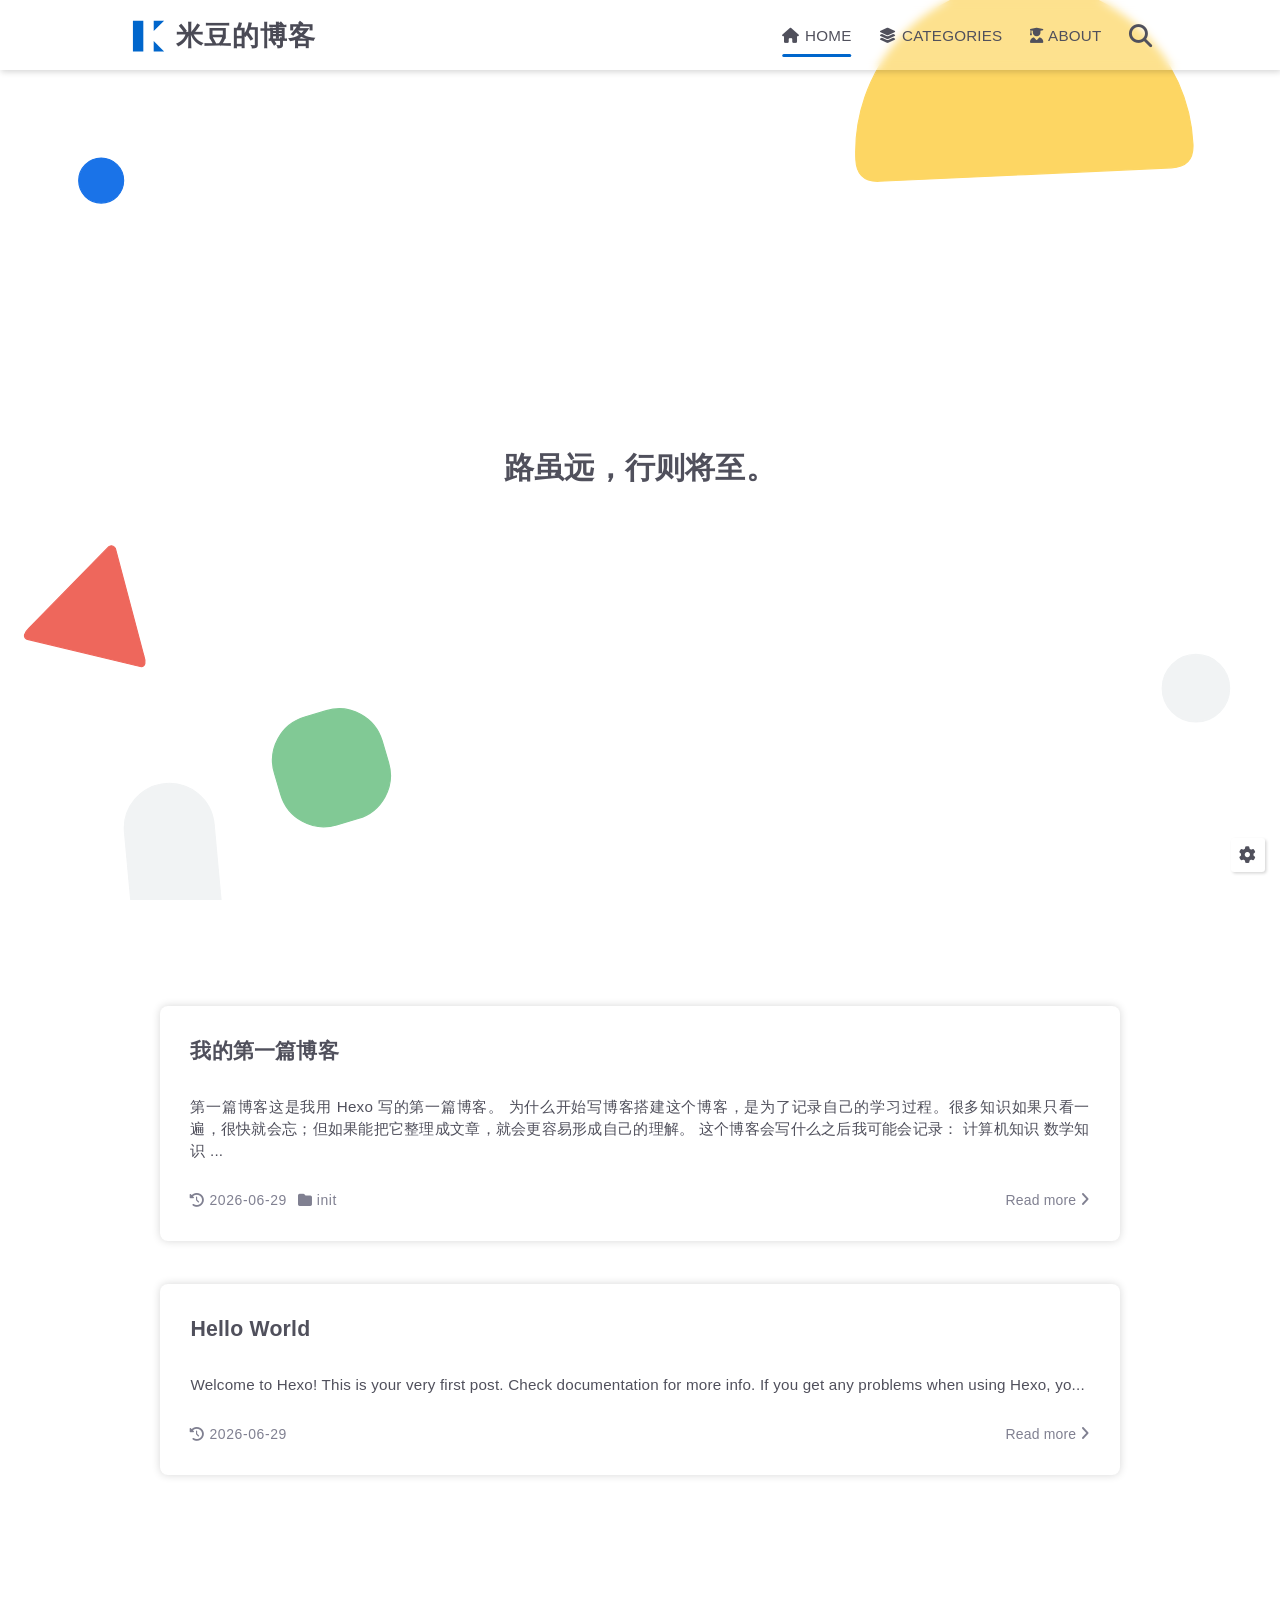
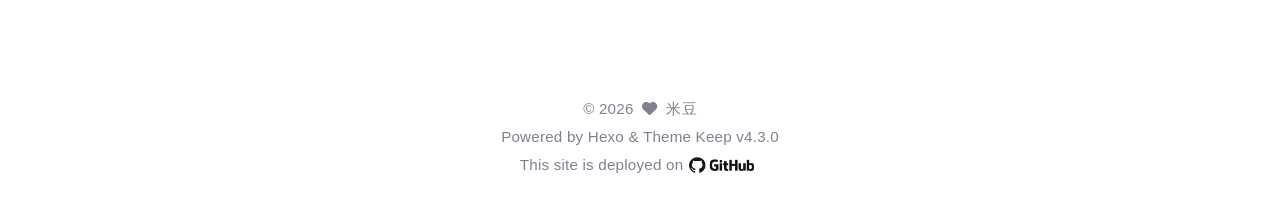
==== commit a59c37ea: "Site updated: 2026-06-29 14:04:55" ====
--- a/index.html
+++ b/index.html
@@ -250,6 +250,71 @@
                 <div class="home-post-item-bottom border-box">
                     
                     <h3 class="home-post-title border-box">
+                        <a href="/2026/06/29/%E7%AC%AC%E4%B8%80%E7%AF%87%E5%8D%9A%E5%AE%A2/">
+                            我的第一篇博客
+                        </a>
+                    </h3>
+
+                    <div class="home-post-content keep-markdown-body">
+                        
+                            第一篇博客这是我用 Hexo 写的第一篇博客。
+为什么开始写博客搭建这个博客，是为了记录自己的学习过程。很多知识如果只看一遍，很快就会忘；但如果能把它整理成文章，就会更容易形成自己的理解。
+这个博客会写什么之后我可能会记录：
+
+计算机知识
+数学知识
+...
+                        
+                    </div>
+
+                    
+
+<div class="post-meta-info-container border-box home">
+    <div class="post-meta-info border-box">
+        
+            <span class="meta-info-item border-box">
+                <i class="icon fa-solid fa-history"></i>&nbsp;<span class="home-post-history"
+                                                                                data-updated="Mon Jun 29 2026 14:03:31 GMT+0800"
+                >2026-06-29</span>
+            </span>
+        
+
+        
+
+        
+            <span class="meta-info-item post-category border-box"><i class="icon fas fa-folder"></i>&nbsp;
+                <ul class="post-category-ul">
+                    
+                            <li class="category-item"><a href="/categories/init/">init</a></li>
+                        
+                    
+                </ul>
+            </span>
+        
+
+        
+
+        
+        
+        
+        
+    </div>
+
+    
+        <a class="home-read-more" href="/2026/06/29/%E7%AC%AC%E4%B8%80%E7%AF%87%E5%8D%9A%E5%AE%A2/">Read more&nbsp;<i class="icon fas fa-angle-right"></i></a>
+    
+</div>
+
+                </div>
+            </li>
+        
+            <li class="home-post-item">
+
+                
+
+                <div class="home-post-item-bottom border-box">
+                    
+                    <h3 class="home-post-title border-box">
                         <a href="/2026/06/29/hello-world/">
                             Hello World
                         </a>
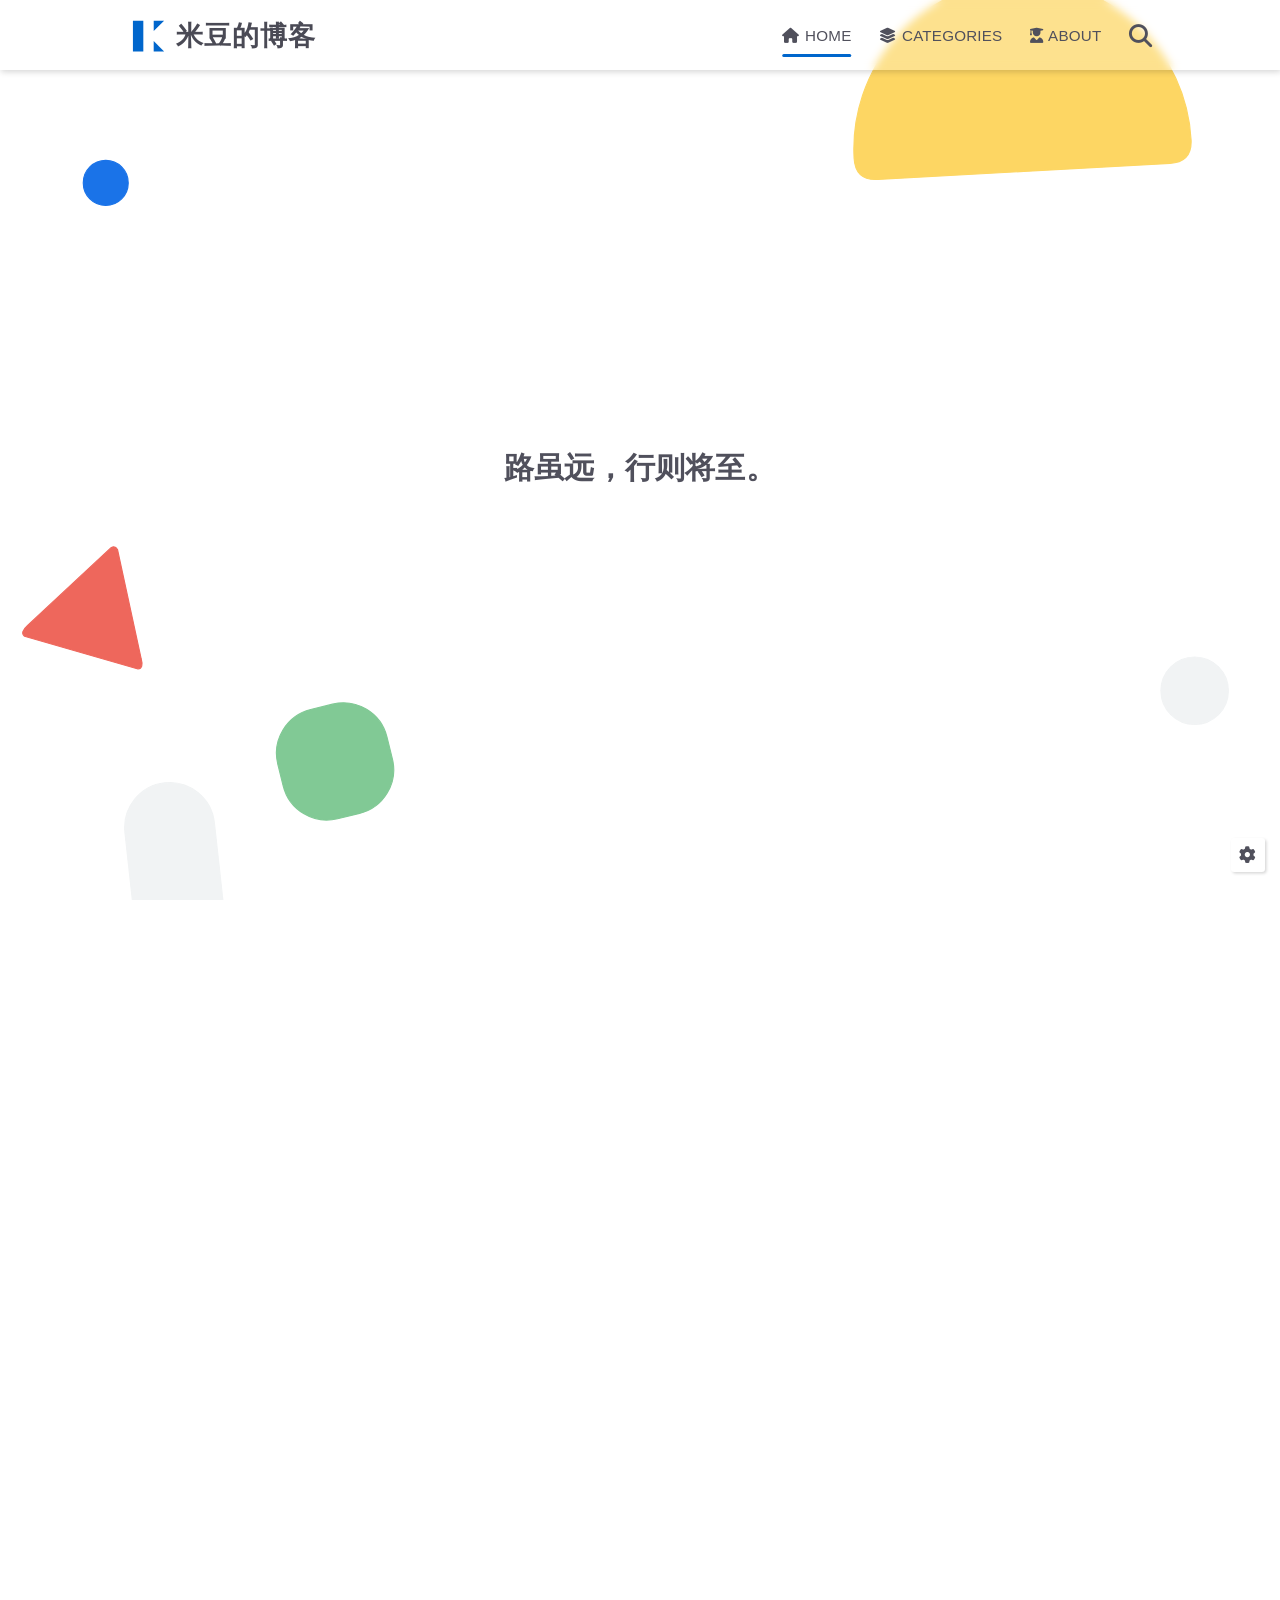
==== commit ec20b06b: "Site updated: 2026-06-29 14:09:36" ====
--- a/index.html
+++ b/index.html
@@ -251,19 +251,19 @@
                     
                     <h3 class="home-post-title border-box">
                         <a href="/2026/06/29/%E7%AC%AC%E4%B8%80%E7%AF%87%E5%8D%9A%E5%AE%A2/">
-                            我的第一篇博客
+                            第一篇博客
                         </a>
                     </h3>
 
                     <div class="home-post-content keep-markdown-body">
                         
-                            第一篇博客这是我用 Hexo 写的第一篇博客。
+                            这是我用 Hexo 写的第一篇博客。
 为什么开始写博客搭建这个博客，是为了记录自己的学习过程。很多知识如果只看一遍，很快就会忘；但如果能把它整理成文章，就会更容易形成自己的理解。
 这个博客会写什么之后我可能会记录：
 
 计算机知识
 数学知识
-...
+一些个人思...
                         
                     </div>
 
@@ -274,7 +274,7 @@
         
             <span class="meta-info-item border-box">
                 <i class="icon fa-solid fa-history"></i>&nbsp;<span class="home-post-history"
-                                                                                data-updated="Mon Jun 29 2026 14:03:31 GMT+0800"
+                                                                                data-updated="Mon Jun 29 2026 14:09:13 GMT+0800"
                 >2026-06-29</span>
             </span>
         
